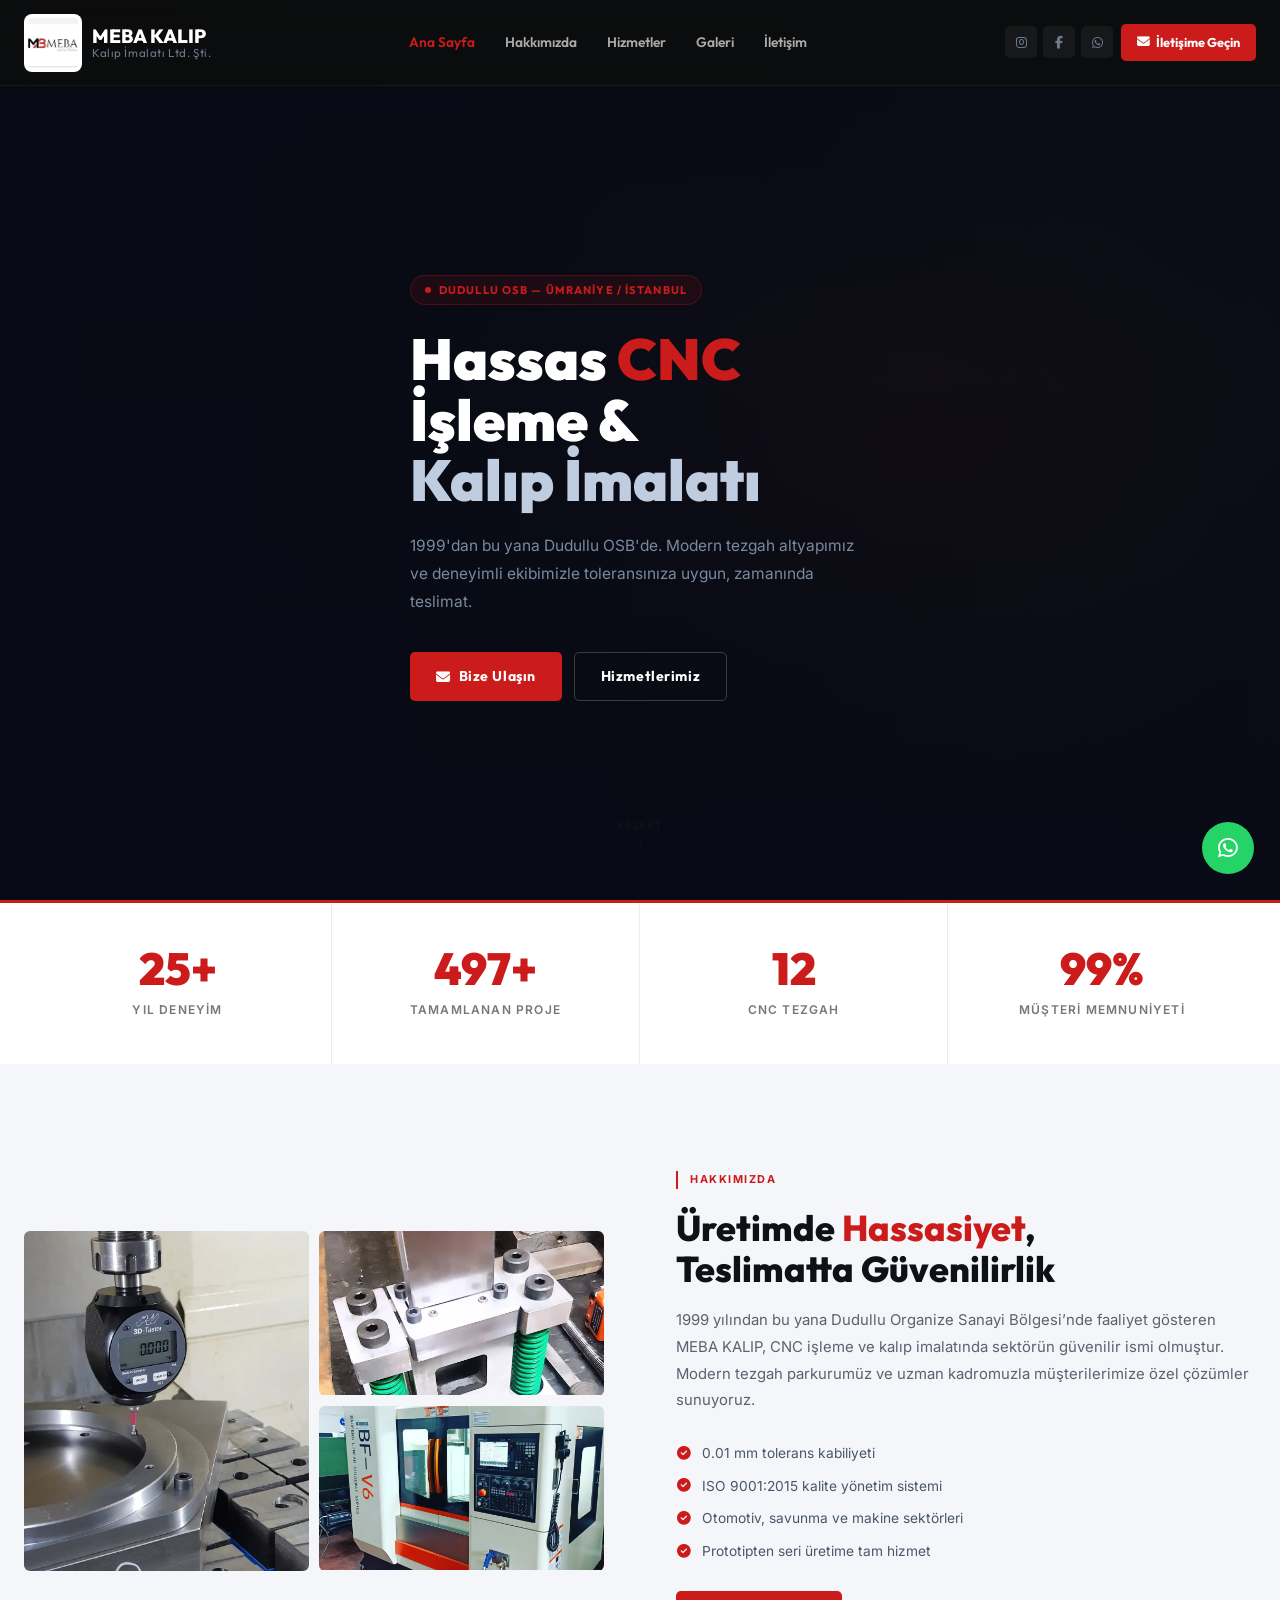
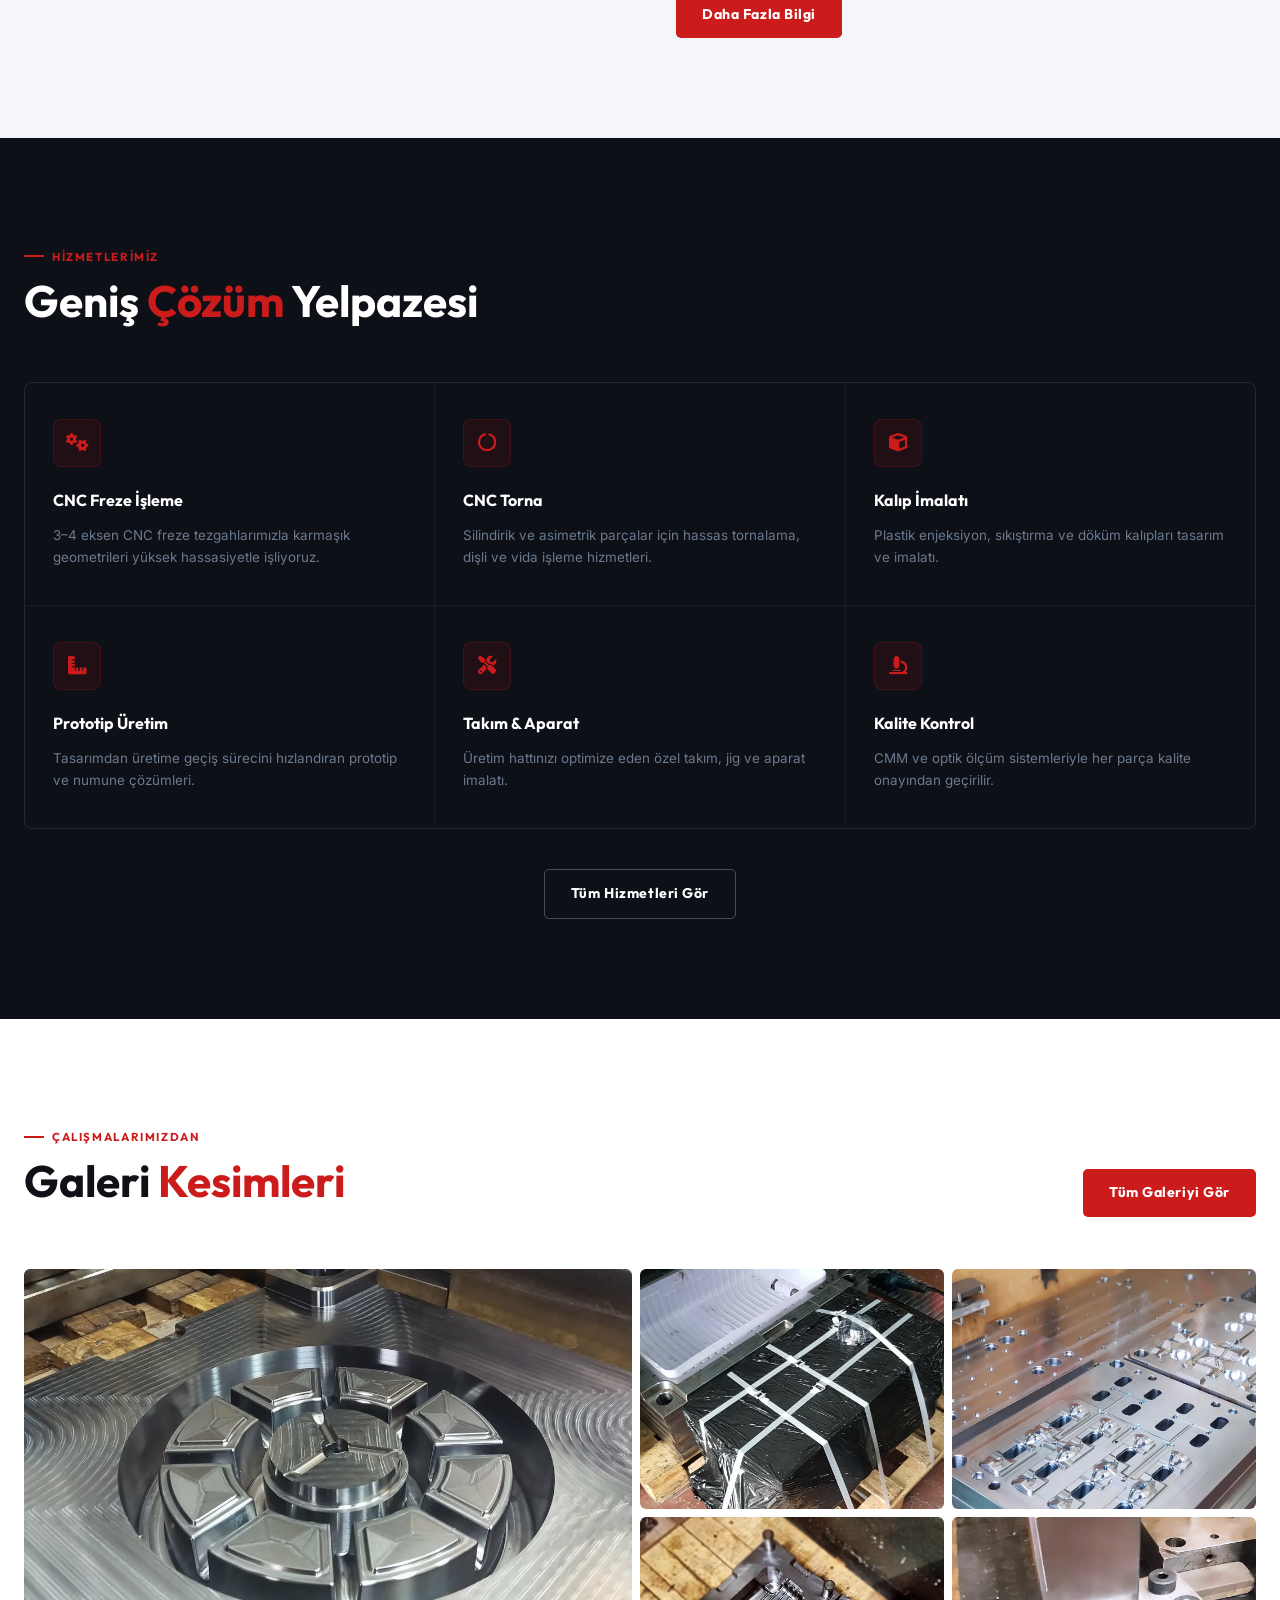
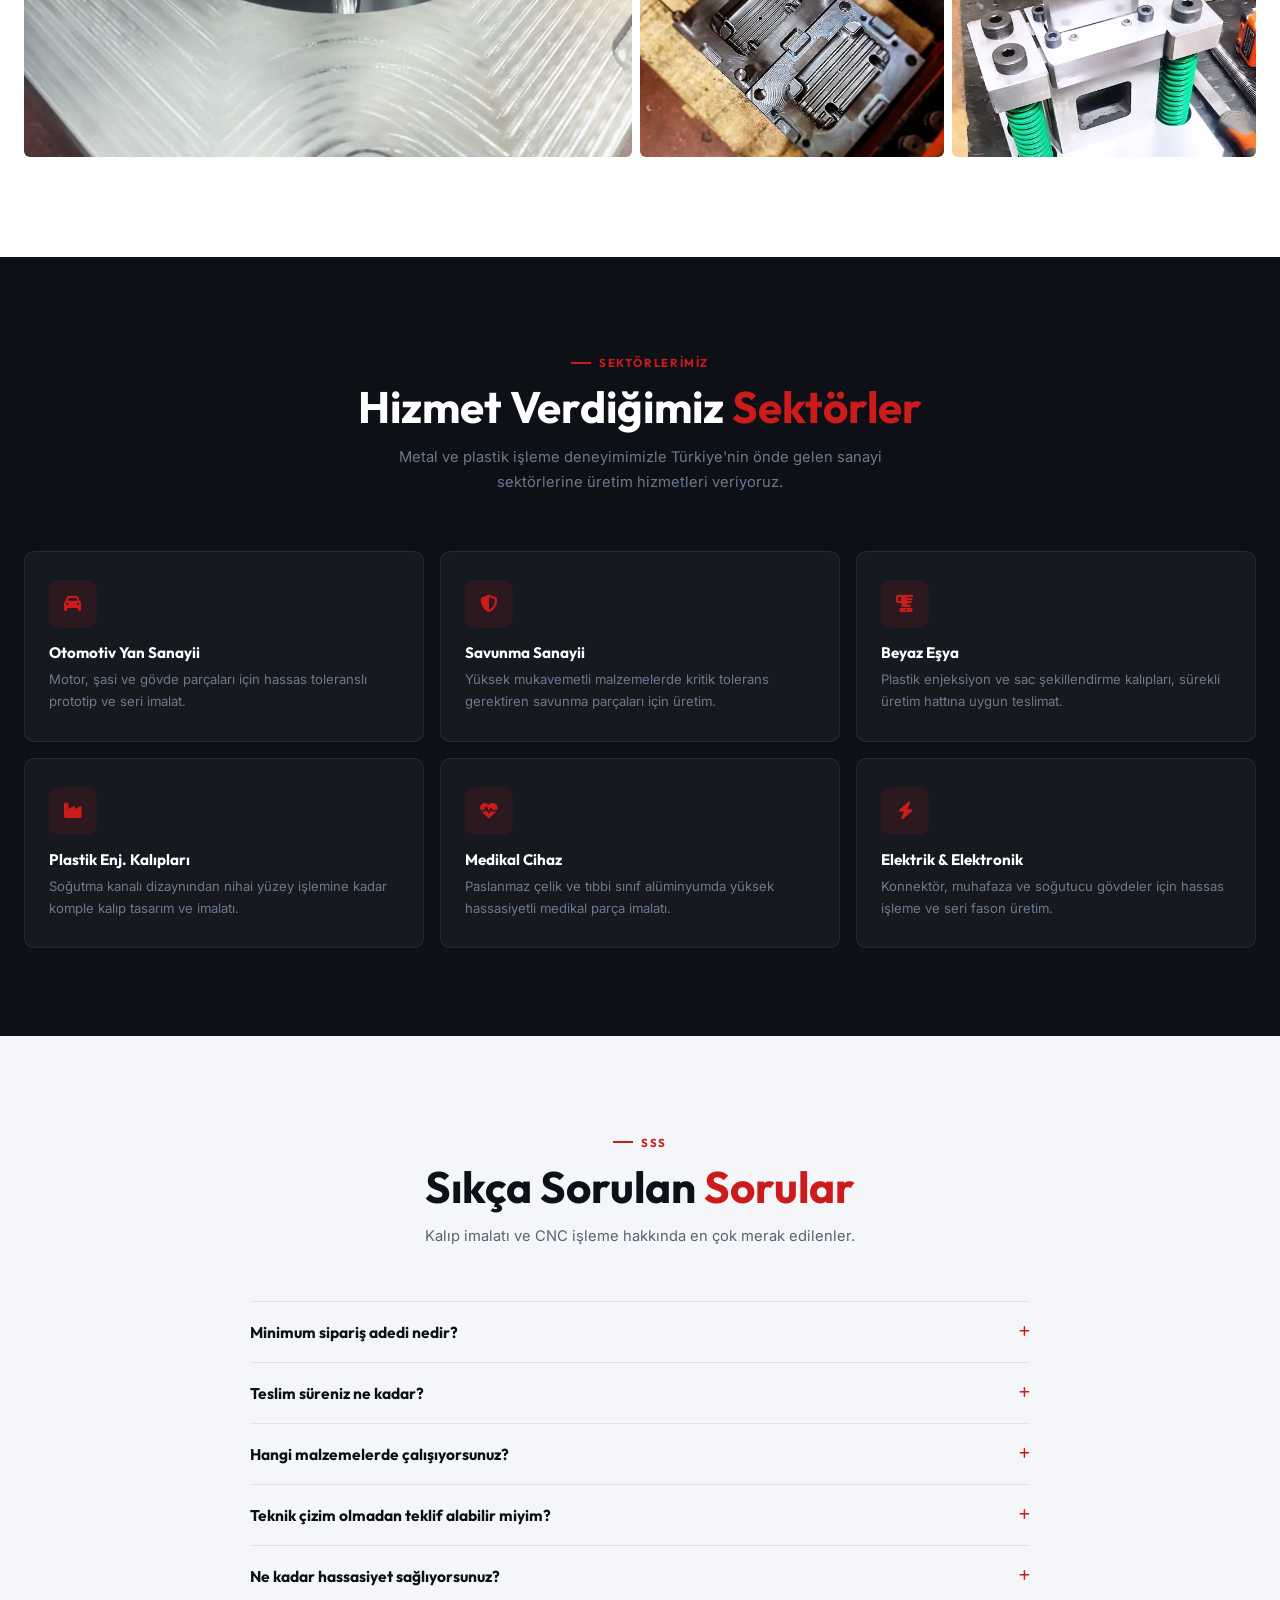
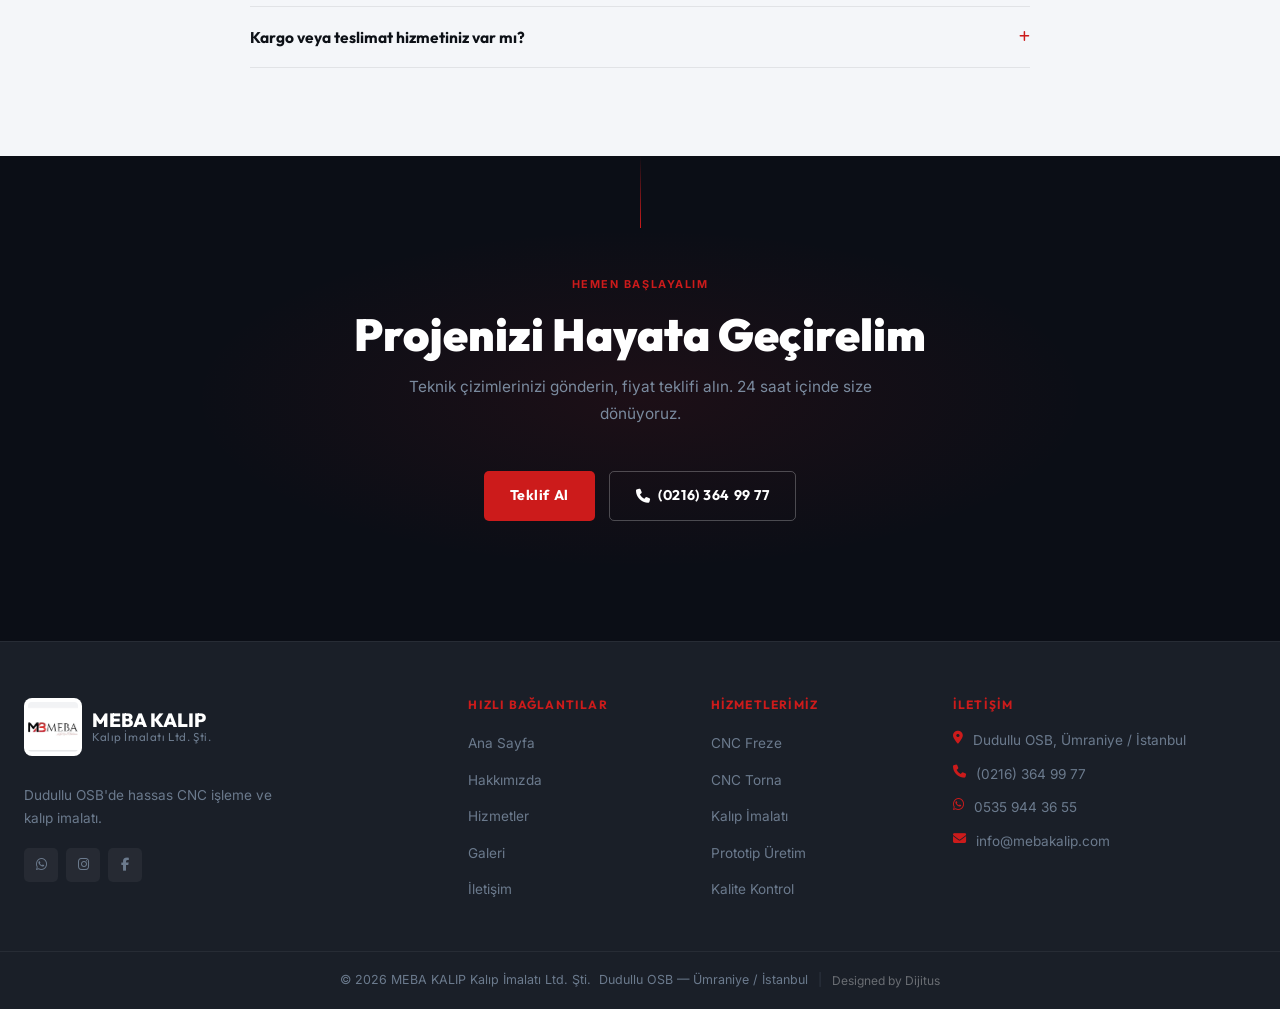
==== index.html @ a4644930 "CTA baslik: Hayata kelimesindeki em stili kaldirildi" ====
﻿<!DOCTYPE html>
<html lang="tr">
<head>
  <meta charset="UTF-8" />
  <meta name="viewport" content="width=device-width, initial-scale=1.0" />
  <title>MEBA KALIP &#8211; Kal&#305;p &#304;malat&#305; &amp; CNC &#304;&#351;leme</title>
  <meta name="description" content="İstanbul Dudullu OSB'de 1999'dan bu yana CNC frezeleme, kalıp imalatı, talaşlı imalat ve fason üretim. Mikron tolerans, hızlı teslimat. 0535 944 36 55" />
  <script type="application/ld+json">
  {
    "@context": "https://schema.org",
    "@type": "LocalBusiness",
    "name": "Meba Kalıp Makina İmalat San. ve Tic. Ltd. Şti.",
    "alternateName": "Meba Kalıp CNC",
    "url": "https://mebakalip.com",
    "telephone": ["+90-535-944-36-55", "+90-544-293-01-08", "+90-216-364-33-47"],
    "email": "teklif@mebakalip.com",
    "foundingDate": "1999",
    "description": "İstanbul Dudullu OSB'de 1999'dan bu yana CNC frezeleme, kalıp imalatı, talaşlı imalat ve fason üretim hizmetleri.",
    "address": {
      "@type": "PostalAddress",
      "streetAddress": "Dudullu O.S.B. Mh. İMES Sanayi Sitesi E Blok No:2/1",
      "addressLocality": "Ümraniye",
      "addressRegion": "İstanbul",
      "postalCode": "34775",
      "addressCountry": "TR"
    },
    "geo": {
      "@type": "GeoCoordinates",
      "latitude": 41.0010871,
      "longitude": 29.1585902
    },
    "openingHoursSpecification": [
      { "@type": "OpeningHoursSpecification", "dayOfWeek": ["Monday","Tuesday","Wednesday","Thursday","Friday"], "opens": "08:00", "closes": "18:00" },
      { "@type": "OpeningHoursSpecification", "dayOfWeek": "Saturday", "opens": "08:00", "closes": "13:00" }
    ],
    "sameAs": [
      "https://www.instagram.com/meba_kalip_cnc",
      "https://www.facebook.com/mebakalip"
    ],
    "hasMap": "https://www.google.com/maps?cid=8016668577839176922"
  }
  </script>
  <link rel="stylesheet" href="assets/style.css" />
  <link rel="stylesheet" href="https://cdnjs.cloudflare.com/ajax/libs/font-awesome/6.5.0/css/all.min.css" />
  <style>
    /* ===== HERO ===== */
    .hero {
      min-height: 100dvh;
      background: #0b0e16;
      display: flex; align-items: center;
      padding-top: var(--nav-h);
      position: relative; overflow: hidden;
    }
    .hero::before {
      content:''; position:absolute; inset:0;
      background: radial-gradient(ellipse 55% 60% at 70% 50%, rgba(204,27,27,0.07) 0%, transparent 65%);
      pointer-events: none;
    }
    .hero-inner {
      display: flex; flex-direction: column; align-items: flex-start;
      padding: 100px 0 110px;
      max-width: 680px;
    }
    .hero-badge {
      display: inline-flex; align-items: center; gap: 8px;
      padding: 5px 14px;
      background: rgba(204,27,27,0.1); border: 1px solid rgba(204,27,27,0.28);
      border-radius: 20px;
      font-family:'Outfit',sans-serif; font-size: 0.7rem; font-weight: 700;
      letter-spacing: 0.1em; text-transform: uppercase; color: var(--red);
      margin-bottom: 24px;
    }
    .hero-badge .dot {
      width: 6px; height: 6px; border-radius: 50%; background: var(--red);
      animation: pulse-dot 2s ease-in-out infinite;
    }
    @keyframes pulse-dot { 0%,100%{opacity:1;transform:scale(1);}50%{opacity:.4;transform:scale(.65);} }
    .hero-headline {
      font-family:'Outfit',sans-serif;
      font-size: clamp(2.5rem, 4.5vw, 3.8rem);
      font-weight: 900; line-height: 1.05;
      color: #fff; margin-bottom: 22px;
    }
    .hero-headline .hl { color: var(--red); }
    .hero-headline .hl2 { color: #c0cce0; }
    .hero-sub {
      color: #7a8a9e; font-size: 0.97rem; line-height: 1.8;
      max-width: 460px; margin-bottom: 36px;
    }
    .hero-actions { display: flex; gap: 12px; flex-wrap: wrap; }
    .hero-scroll {
      position:absolute; bottom:28px; left:50%; transform:translateX(-50%);
      display:flex; flex-direction:column; align-items:center; gap:6px;
      color: rgba(255,255,255,0.22); font-size:0.65rem; letter-spacing:.12em; text-transform:uppercase;
    }
    .hero-scroll::after {
      content:''; width:1px; height:32px;
      background:linear-gradient(to bottom, rgba(204,27,27,0.5), transparent);
      animation: grow-line 1.8s ease-in-out infinite;
    }
    @keyframes grow-line { 0%,100%{transform:scaleY(0);opacity:0;}50%{transform:scaleY(1);opacity:1;} }

    /* ===== VIDEO BACKGROUND ===== */
    .hero-video-bg {
      position: absolute; inset: 0; width: 100%; height: 100%;
      overflow: hidden; z-index: 0;
    }
    .hero-video-bg video {
      width: 100%; height: 100%; object-fit: cover; object-position: center;
      opacity: 0.38;
    }
    .hero-video-overlay {
      position: absolute; inset: 0; z-index: 1;
      background:
        linear-gradient(to right, rgba(7,10,20,0.82) 0%, rgba(7,10,20,0.55) 55%, rgba(7,10,20,0.25) 100%),
        linear-gradient(to bottom, rgba(7,10,20,0.4) 0%, transparent 40%, rgba(7,10,20,0.65) 100%);
    }
    .hero-inner {
      position: relative; z-index: 2;
    }

    /* ===== STATS (white bg) ===== */
    .stats-section {
      background: #fff;
      border-top: 3px solid var(--red);
      padding: 0;
    }
    .stats-row {
      display: grid; grid-template-columns: repeat(4,1fr);
    }
    .stat-box {
      padding: 44px 28px;
      border-right: 1px solid rgba(0,0,0,0.07);
      text-align: center; position: relative;
      transition: background 0.25s;
    }
    .stat-box:last-child { border-right: none; }
    .stat-box:hover { background: #fafafa; }
    .stat-box-num {
      font-family:'Outfit',sans-serif; font-size: 2.8rem; font-weight: 900;
      color: var(--red); line-height: 1; margin-bottom: 8px;
    }
    .stat-box-label { font-size: 0.75rem; text-transform: uppercase; letter-spacing: 0.1em; color: #777; font-weight: 600; }

    /* ===== ABOUT (light bg) ===== */
    .about-section { padding: 100px 0; background: #f4f6f9; }
    .about-grid {
      display: grid; grid-template-columns: 1fr 1fr;
      gap: 72px; align-items: center;
    }
    .about-photos {
      display: grid; grid-template-columns: 1fr 1fr; gap: 10px;
    }
    .about-photo-tall { grid-row: 1/3; border-radius: 6px; overflow: hidden; }
    .about-photo-sm   { border-radius: 6px; overflow: hidden; }
    .about-photos img { width:100%; height:100%; object-fit:cover; display:block; transition: transform 0.6s ease; }
    .about-photo-tall img { height: 340px; }
    .about-photo-sm   img { height: 164px; }
    .about-photos img:hover { transform: scale(1.04); }
    .about-tag {
      display: inline-block; font-size:.68rem; font-weight:700;
      letter-spacing:.14em; text-transform:uppercase; color:var(--red);
      border-left: 2px solid var(--red); padding-left:12px; margin-bottom:18px;
    }
    .about-h2 {
      font-family:'Outfit',sans-serif; font-size: clamp(1.7rem,2.8vw,2.4rem);
      font-weight:800; color:#0f1117; line-height:1.15; margin-bottom:18px;
    }
    .about-h2 em { color:var(--red); font-style:normal; }
    .about-desc { color:#5a6270; line-height:1.8; margin-bottom:28px; font-size:.93rem; }
    .about-facts { display:flex; flex-direction:column; gap:10px; }
    .about-fact {
      display:flex; align-items:center; gap:10px;
      font-size:.86rem; color:#4a5568;
    }
    .about-fact i { color:var(--red); width:16px; text-align:center; flex-shrink:0; }

    /* ===== SERVICES (dark) ===== */
    .services-section { padding: 100px 0; background: #0d1017; }
    .services-h { margin-bottom:56px; }
    .svc-grid {
      display: grid; grid-template-columns: repeat(3,1fr);
      gap: 1px; background: rgba(255,255,255,0.05);
      border: 1px solid rgba(255,255,255,0.05);
      border-radius: 8px; overflow: hidden;
    }
    .svc-card {
      background: #0d1017; padding: 36px 28px;
      transition: background 0.25s;
      position: relative; overflow: hidden;
    }
    .svc-card::after {
      content:''; position:absolute; bottom:0; left:0; right:0; height:2px;
      background: linear-gradient(90deg, var(--red), transparent);
      transform: scaleX(0); transform-origin:left; transition: transform 0.35s ease;
    }
    .svc-card:hover { background: #111520; }
    .svc-card:hover::after { transform: scaleX(1); }
    .svc-icon {
      width:48px; height:48px; border-radius:8px;
      background:rgba(204,27,27,0.1); border:1px solid rgba(204,27,27,0.2);
      display:flex; align-items:center; justify-content:center;
      color:var(--red); font-size:1.15rem; margin-bottom:20px;
      transition: background 0.25s, transform 0.25s;
    }
    .svc-card:hover .svc-icon { background:rgba(204,27,27,0.2); transform:scale(1.08); }
    .svc-title {
      font-family:'Outfit',sans-serif; font-size:1rem; font-weight:700;
      color:#fff; margin-bottom:10px;
    }
    .svc-desc { font-size:.84rem; color:#6b7a8d; line-height:1.7; }

    /* ===== GALLERY TEASER (white bg) ===== */
    .gallery-teaser { padding: 100px 0; background: #fff; }
    .gt-header {
      display:flex; justify-content:space-between; align-items:flex-end;
      flex-wrap:wrap; gap:16px; margin-bottom:48px;
    }
    .gt-grid {
      display: grid;
      grid-template-columns: 2fr 1fr 1fr;
      grid-template-rows: 240px 240px;
      gap: 8px;
    }
    .gt-item { overflow:hidden; border-radius:6px; cursor:pointer; position:relative; }
    .gt-item:first-child { grid-row: 1 / 3; }
    .gt-item img { width:100%; height:100%; object-fit:cover; display:block; transition: transform 0.6s cubic-bezier(.16,1,.3,1); }
    .gt-item:hover img { transform: scale(1.06); }
    .gt-overlay {
      position:absolute; inset:0;
      background:linear-gradient(to top, rgba(0,0,0,0.5) 0%, transparent 55%);
      opacity:0; transition:opacity .3s;
      display:flex; align-items:flex-end; padding:14px;
    }
    .gt-item:hover .gt-overlay { opacity:1; }
    .gt-overlay span { color:#fff; font-size:.76rem; font-weight:700; letter-spacing:.07em; text-transform:uppercase; }

    /* Lightbox */
    #lb { position:fixed; inset:0; background:rgba(0,0,0,0.93); z-index:9999; display:none; align-items:center; justify-content:center; }
    #lb.open { display:flex; }
    #lb img { max-width:90vw; max-height:88vh; border-radius:6px; box-shadow:0 24px 80px rgba(0,0,0,0.7); }
    #lb .lb-x { position:fixed; top:22px; right:26px; font-size:1.8rem; color:#fff; cursor:pointer; opacity:.7; line-height:1; transition:opacity .2s; }
    #lb .lb-x:hover { opacity:1; }

    /* ===== CTA ===== */
    .cta-section {
      padding: 120px 0;
      background: #0b0e16;
      text-align: center; position: relative; overflow: hidden;
    }
    .cta-section::before {
      content:''; position:absolute; inset:0;
      background: radial-gradient(ellipse 50% 50% at 50% 50%, rgba(204,27,27,0.09) 0%, transparent 70%);
    }
    .cta-line { position:absolute; top:0; left:50%; width:1px; height:72px; background:linear-gradient(to bottom, transparent, var(--red)); }
    .cta-inner { position:relative; z-index:2; }
    .cta-tag { font-size:.68rem; font-weight:700; letter-spacing:.14em; text-transform:uppercase; color:var(--red); display:block; margin-bottom:16px; }
    .cta-h2 { font-family:'Outfit',sans-serif; font-size:clamp(1.9rem,3.5vw,3rem); font-weight:900; color:#fff; line-height:1.1; margin-bottom:14px; }
    .cta-h2 em { color:#adbdcc; font-style:normal; }
    .cta-sub { color:#7a8a9e; font-size:.96rem; line-height:1.75; max-width:500px; margin:0 auto 44px; }
    .cta-btns { display:flex; gap:14px; justify-content:center; flex-wrap:wrap; }

    /* ===== SEKTÖRLER ===== */
    .sector-card {
      background: rgba(255,255,255,0.04); border: 1px solid rgba(255,255,255,0.07);
      border-radius: 10px; padding: 28px 24px; transition: all 0.25s;
    }
    .sector-card:hover { border-color: rgba(204,27,27,0.35); background: rgba(204,27,27,0.05); transform: translateY(-3px); }
    .sector-icon {
      width: 48px; height: 48px; border-radius: 10px;
      background: rgba(204,27,27,0.12); color: var(--red);
      display: flex; align-items: center; justify-content: center;
      font-size: 1.1rem; margin-bottom: 16px;
    }
    .sector-card h3 { font-family:'Outfit',sans-serif; font-size: 0.95rem; font-weight: 700; color: var(--white); margin-bottom: 8px; }
    .sector-card p { font-size: 0.82rem; color: var(--muted); line-height: 1.65; }

    /* ===== FAQ ===== */
    .faq-item { border-bottom: 1px solid rgba(0,0,0,0.08); }
    .faq-item:first-child { border-top: 1px solid rgba(0,0,0,0.08); }
    .faq-q {
      width: 100%; display: flex; justify-content: space-between; align-items: center;
      gap: 16px; padding: 20px 0; background: none; border: none; cursor: pointer;
      font-family:'Outfit',sans-serif; font-size: 0.97rem; font-weight: 700;
      color: #0d1117; text-align: left; transition: color 0.2s;
    }
    .faq-q:hover { color: var(--red); }
    .faq-q i { color: var(--red); font-size: 0.75rem; flex-shrink:0; transition: transform 0.25s; }
    .faq-q.open i { transform: rotate(45deg); }
    .faq-a { max-height: 0; overflow: hidden; transition: max-height 0.35s ease, padding 0.25s; }
    .faq-a.open { max-height: 200px; padding-bottom: 18px; }
    .faq-a p { font-size: 0.88rem; color: #5a6270; line-height: 1.75; margin: 0; }

    /* ===== RESPONSIVE ===== */
    @media (max-width: 1024px) {
      .hero-inner { grid-template-columns: 1fr; text-align:center; }
      .hero-sub { max-width:100%; }
      .hero-actions { justify-content:center; }
      .stats-row { grid-template-columns: repeat(2,1fr); }
      .stat-box:nth-child(2) { border-right: none; }
      .about-grid { grid-template-columns:1fr; gap:40px; }
      .svc-grid { grid-template-columns: repeat(2,1fr); }
      .gt-grid { grid-template-columns: 1fr 1fr; grid-template-rows: auto; }
      .gt-item:first-child { grid-row:auto; }
      .gt-item { height: 200px; }
      .sectors-grid { grid-template-columns: repeat(2,1fr) !important; }
    }
    @media (max-width: 640px) {
      .stats-row { grid-template-columns: 1fr 1fr; }
      .svc-grid { grid-template-columns:1fr; }
      .gt-grid { grid-template-columns:1fr; }
      .sectors-grid { grid-template-columns: 1fr !important; }
    }
  </style>
</head>
<body>

<!-- ===== NAVBAR ===== -->
<nav class="navbar" id="navbar">
  <div class="nav-inner">
    <a href="index.html" class="nav-logo">
      <img src="assets/logo.jpg" alt="MEBA KALIP" />
      <div class="nav-logo-text">MEBA KALIP<small>Kal&#305;p &#304;malat&#305; Ltd. &#350;ti.</small></div>
    </a>
    <div class="nav-menu">
      <a href="index.html" class="active">Ana Sayfa</a>
      <a href="hakkimizda.html">Hakk&#305;m&#305;zda</a>
      <a href="hizmetler.html">Hizmetler</a>
      <a href="galeri.html">Galeri</a>
      <a href="iletisim.html">&#304;leti&#351;im</a>
    </div>
    <div class="nav-right">
      <div class="nav-social">
        <a href="https://www.instagram.com/meba_kalip_cnc" target="_blank" rel="noopener"><i class="fab fa-instagram"></i></a>
        <a href="https://www.facebook.com/mebakalip" target="_blank" rel="noopener"><i class="fab fa-facebook-f"></i></a>
        <a href="https://wa.me/905359443655" target="_blank" rel="noopener"><i class="fab fa-whatsapp"></i></a>
      </div>
      <div class="nav-cta"><a href="iletisim.html"><i class="fas fa-envelope"></i> &#304;leti&#351;ime Ge&#231;in</a></div>
    </div>
    <button class="nav-hamburger" id="navHamburger"><span></span><span></span><span></span></button>
  </div>
</nav>
<nav class="nav-mobile" id="navMobile">
  <a href="index.html">Ana Sayfa</a>
  <a href="hakkimizda.html">Hakk&#305;m&#305;zda</a>
  <a href="hizmetler.html">Hizmetler</a>
  <a href="galeri.html">Galeri</a>
  <a href="iletisim.html">&#304;leti&#351;im</a>
  <a href="tel:+905359443655" style="color:var(--red);margin-top:8px;"><i class="fas fa-phone"></i> 0535 944 36 55</a>
</nav>

<!-- ===== HERO ===== -->
<section class="hero">
  <!-- Video background -->
  <div class="hero-video-bg">
    <video autoplay muted loop playsinline preload="auto">
      <source src="img/cnc_video.mp4" type="video/mp4">
    </video>
  </div>
  <div class="hero-video-overlay"></div>

  <div class="container">
    <div class="hero-inner fade-in">
      <div class="hero-badge"><span class="dot"></span> Dudullu OSB &mdash; &#220;mraniye / &#304;stanbul</div>
      <h1 class="hero-headline">
        Hassas <span class="hl">CNC</span><br>
        &#304;&#351;leme &amp;<br>
        <span class="hl2">Kal&#305;p &#304;malat&#305;</span>
      </h1>
      <p class="hero-sub">
        1999&apos;dan bu yana Dudullu OSB&apos;de. Modern tezgah altyap&#305;m&#305;z ve
        deneyimli ekibimizle tolerans&#305;n&#305;za uygun, zaman&#305;nda teslimat.
      </p>
      <div class="hero-actions">
        <a href="iletisim.html" class="btn btn-primary"><i class="fas fa-envelope"></i> Bize Ula&#351;&#305;n</a>
        <a href="hizmetler.html" class="btn btn-outline">Hizmetlerimiz</a>
      </div>
    </div>
  </div>
  <div class="hero-scroll">Ke&#351;fet</div>
</section>

<!-- ===== STATS ===== -->
<section class="stats-section">
  <div class="stats-row container" style="padding:0 24px;">
    <div class="stat-box fade-in">
      <div class="stat-box-num" data-target="25" data-suffix="+">25+</div>
      <div class="stat-box-label">Y&#305;l Deneyim</div>
    </div>
    <div class="stat-box fade-in stagger-1">
      <div class="stat-box-num" data-target="500" data-suffix="+">500+</div>
      <div class="stat-box-label">Tamamlanan Proje</div>
    </div>
    <div class="stat-box fade-in stagger-2">
      <div class="stat-box-num" data-target="12">12</div>
      <div class="stat-box-label">CNC Tezgah</div>
    </div>
    <div class="stat-box fade-in stagger-3">
      <div class="stat-box-num" data-target="100" data-suffix="%">100%</div>
      <div class="stat-box-label">M&#252;&#351;teri Memnuniyeti</div>
    </div>
  </div>
</section>

<!-- ===== ABOUT ===== -->
<section class="about-section">
  <div class="container">
    <div class="about-grid">
      <div class="about-photos slide-left">
        <div class="about-photo-tall">
          <img src="img/galeri/ig_2.webp" alt="MEBA KALIP Atölye" loading="lazy" />
        </div>
        <div class="about-photo-sm">
          <img src="img/galeri/ig_10.webp" alt="CNC Tezgah" loading="lazy" />
        </div>
        <div class="about-photo-sm">
          <img src="img/galeri/ig_25.webp" alt="Kalıp İmalatı" loading="lazy" />
        </div>
      </div>
      <div class="about-text slide-right">
        <span class="about-tag">Hakk&#305;m&#305;zda</span>
        <h2 class="about-h2">&#220;retimde <em>Hassasiyet</em>,<br>Teslimatta G&#252;venilirlik</h2>
        <p class="about-desc">
          1999 y&#305;l&#305;ndan bu yana Dudullu Organize Sanayi B&#246;lgesi&#8217;nde faaliyet g&#246;steren MEBA KALIP,
          CNC i&#351;leme ve kal&#305;p imalat&#305;nda sekt&#246;r&#252;n g&#252;venilir ismi olmu&#351;tur.
          Modern tezgah parkurum&#252;z ve uzman kadromuzla m&#252;&#351;terilerimize &#246;zel &#231;&#246;z&#252;mler sunuyoruz.
        </p>
        <div class="about-facts">
          <div class="about-fact"><i class="fa fa-check-circle"></i> 0.01 mm tolerans kabiliyeti</div>
          <div class="about-fact"><i class="fa fa-check-circle"></i> ISO 9001:2015 kalite y&#246;netim sistemi</div>
          <div class="about-fact"><i class="fa fa-check-circle"></i> Otomotiv, savunma ve makine sekt&#246;rleri</div>
          <div class="about-fact"><i class="fa fa-check-circle"></i> Prototipten seri &#252;retime tam hizmet</div>
        </div>
        <div style="margin-top:28px;">
          <a href="hakkimizda.html" class="btn btn-primary">Daha Fazla Bilgi</a>
        </div>
      </div>
    </div>
  </div>
</section>

<!-- ===== SERVICES ===== -->
<section class="services-section">
  <div class="container">
    <div class="services-h">
      <div class="section-label">Hizmetlerimiz</div>
      <h2 class="section-title">Geni&#351; <span>&#199;&#246;z&#252;m</span> Yelpazesi</h2>
    </div>
    <div class="svc-grid">
      <div class="svc-card slide-up">
        <div class="svc-icon"><i class="fa fa-cogs"></i></div>
        <div class="svc-title">CNC Freze &#304;&#351;leme</div>
        <p class="svc-desc">3&#8211;4 eksen CNC freze tezgahlar&#305;m&#305;zla karma&#351;&#305;k geometrileri y&#252;ksek hassasiyetle i&#351;liyoruz.</p>
      </div>
      <div class="svc-card slide-up stagger-1">
        <div class="svc-icon"><i class="fa fa-circle-notch"></i></div>
        <div class="svc-title">CNC Torna</div>
        <p class="svc-desc">Silindirik ve asimetrik par&#231;alar i&#231;in hassas tornalama, di&#351;li ve vida i&#351;leme hizmetleri.</p>
      </div>
      <div class="svc-card slide-up stagger-2">
        <div class="svc-icon"><i class="fa fa-cube"></i></div>
        <div class="svc-title">Kal&#305;p &#304;malat&#305;</div>
        <p class="svc-desc">Plastik enjeksiyon, s&#305;k&#305;&#351;t&#305;rma ve d&#246;k&#252;m kal&#305;plar&#305; tasar&#305;m ve imalat&#305;.</p>
      </div>
      <div class="svc-card slide-up stagger-3">
        <div class="svc-icon"><i class="fa fa-ruler-combined"></i></div>
        <div class="svc-title">Prototip &#220;retim</div>
        <p class="svc-desc">Tasar&#305;mdan &#252;retime ge&#231;i&#351; s&#252;recini h&#305;zland&#305;ran prototip ve numune &#231;&#246;z&#252;mleri.</p>
      </div>
      <div class="svc-card slide-up stagger-4">
        <div class="svc-icon"><i class="fa fa-tools"></i></div>
        <div class="svc-title">Tak&#305;m &amp; Aparat</div>
        <p class="svc-desc">&#220;retim hatt&#305;n&#305;z&#305; optimize eden &#246;zel tak&#305;m, jig ve aparat imalat&#305;.</p>
      </div>
      <div class="svc-card slide-up stagger-5">
        <div class="svc-icon"><i class="fa fa-microscope"></i></div>
        <div class="svc-title">Kalite Kontrol</div>
        <p class="svc-desc">CMM ve optik &#246;l&#231;&#252;m sistemleriyle her par&#231;a kalite onay&#305;ndan ge&#231;irilir.</p>
      </div>
    </div>
    <div style="margin-top:40px; text-align:center;">
      <a href="hizmetler.html" class="btn btn-outline" style="border-color:rgba(255,255,255,0.25);">T&#252;m Hizmetleri G&#246;r</a>
    </div>
  </div>
</section>

<!-- ===== GALLERY TEASER ===== -->
<section class="gallery-teaser">
  <div class="container">
    <div class="gt-header">
      <div class="slide-left">
        <div class="section-label" style="color:var(--red)">&#199;al&#305;&#351;malar&#305;m&#305;zdan</div>
        <h2 class="section-title" style="color:#0f1117;">Galeri <span>Kesimleri</span></h2>
      </div>
      <a href="galeri.html" class="btn btn-primary slide-right" style="margin-bottom:4px;">T&#252;m Galeriyi G&#246;r</a>
    </div>
    <div class="gt-grid">
      <div class="gt-item fade-in" onclick="openLb('img/galeri/ig_9.webp','CNC &#304;&#351;leme')">
        <img src="img/galeri/ig_9.webp" alt="CNC İşleme" loading="lazy" />
        <div class="gt-overlay"><span>CNC &#304;&#351;leme</span></div>
      </div>
      <div class="gt-item fade-in stagger-1" onclick="openLb('img/galeri/ig_4.webp','Kal&#305;p &#304;malat&#305;')">
        <img src="img/galeri/ig_4.webp" alt="Kalıp İmalatı" loading="lazy" />
        <div class="gt-overlay"><span>Kal&#305;p &#304;malat&#305;</span></div>
      </div>
      <div class="gt-item fade-in stagger-2" onclick="openLb('img/galeri/ig_6.webp','Torna')">
        <img src="img/galeri/ig_6.webp" alt="Torna" loading="lazy" />
        <div class="gt-overlay"><span>Torna &#304;&#351;leme</span></div>
      </div>
      <div class="gt-item fade-in stagger-3" onclick="openLb('img/galeri/ig_8.webp','Freze')">
        <img src="img/galeri/ig_8.webp" alt="Freze İşleme" loading="lazy" />
        <div class="gt-overlay"><span>Freze &#304;&#351;leme</span></div>
      </div>
      <div class="gt-item fade-in stagger-4" onclick="openLb('img/galeri/ig_10.webp','&#220;retim')">
        <img src="img/galeri/ig_10.webp" alt="Üretim" loading="lazy" />
        <div class="gt-overlay"><span>&#220;retim</span></div>
      </div>
    </div>
  </div>
</section>

<!-- Lightbox -->
<div id="lb" onclick="if(event.target===this)closeLb()">
  <span class="lb-x" onclick="closeLb()">&times;</span>
  <img id="lbImg" src="" alt="" />
</div>

<!-- ===== HİZMET VERDİĞİMİZ SEKTÖRLER ===== -->
<section style="padding:88px 0;background:#0d1017;">
  <div class="container">
    <div style="text-align:center;margin-bottom:56px;">
      <div class="section-label" style="justify-content:center;">Sektörlerimiz</div>
      <h2 class="section-title" style="margin-bottom:12px;">Hizmet Verdi&#287;imiz <span>Sekt&#246;rler</span></h2>
      <p style="color:var(--muted);max-width:520px;margin:0 auto;font-size:0.92rem;line-height:1.7;">Metal ve plastik i&#351;leme deneyimimizle Türkiye'nin önde gelen sanayi sektörlerine üretim hizmetleri veriyoruz.</p>
    </div>
    <div style="display:grid;grid-template-columns:repeat(3,1fr);gap:16px;" class="sectors-grid">
      <div class="sector-card slide-up">
        <div class="sector-icon"><i class="fas fa-car"></i></div>
        <h3>Otomotiv Yan Sanayii</h3>
        <p>Motor, &#351;asi ve g&#246;vde par&#231;alar&#305; i&#231;in hassas tole&shy;ransl&#305; prototip ve seri imalat.</p>
      </div>
      <div class="sector-card slide-up stagger-1">
        <div class="sector-icon"><i class="fas fa-shield-alt"></i></div>
        <h3>Savunma Sanayii</h3>
        <p>Y&#252;ksek mukavemetli malzemelerde kritik tolerans gerektiren savunma par&#231;alar&#305; i&#231;in &#252;retim.</p>
      </div>
      <div class="sector-card slide-up stagger-2">
        <div class="sector-icon"><i class="fas fa-blender"></i></div>
        <h3>Beyaz E&#351;ya</h3>
        <p>Plastik enjeksiyon ve sac &#351;ekillendirme kal&#305;plar&#305;, s&#252;rekli &#252;retim hatt&#305;na uygun teslimat.</p>
      </div>
      <div class="sector-card slide-up stagger-1">
        <div class="sector-icon"><i class="fas fa-industry"></i></div>
        <h3>Plastik Enj. Kal&#305;plar&#305;</h3>
        <p>So&#287;utma kanal&#305; dizayn&#305;ndan nihai y&#252;zey i&#351;lemine kadar komple kal&#305;p tasar&#305;m ve imalat&#305;.</p>
      </div>
      <div class="sector-card slide-up stagger-2">
        <div class="sector-icon"><i class="fas fa-heartbeat"></i></div>
        <h3>Medikal Cihaz</h3>
        <p>Paslanmaz &#231;elik ve t&#305;bbi s&#305;n&#305;f alüminyumda y&#252;ksek hassasiyetli medikal par&#231;a imalat&#305;.</p>
      </div>
      <div class="sector-card slide-up stagger-3">
        <div class="sector-icon"><i class="fas fa-bolt"></i></div>
        <h3>Elektrik &amp; Elektronik</h3>
        <p>Konnekt&#246;r, muhafaza ve so&#287;utucu g&#246;vdeler i&#231;in hassas i&#351;leme ve seri fason &#252;retim.</p>
      </div>
    </div>
  </div>
</section>

<!-- ===== SSS ===== -->
<section id="sss" style="padding:88px 0;background:#f4f6f9;">
  <div class="container">
    <div style="text-align:center;margin-bottom:52px;">
      <div class="section-label" style="justify-content:center;color:var(--red);">SSS</div>
      <h2 class="section-title" style="margin-bottom:12px;color:#0d1117;">S&#305;k&#231;a Sorulan <span>Sorular</span></h2>
      <p style="color:#5a6270;max-width:500px;margin:0 auto;font-size:0.92rem;line-height:1.7;">Kalıp imalatı ve CNC işleme hakkında en çok merak edilenler.</p>
    </div>
    <div style="max-width:780px;margin:0 auto;" class="faq-list">
      <div class="faq-item slide-up">
        <button class="faq-q" onclick="toggleFaq(this)">
          <span>Minimum sipari&#351; adedi nedir?</span>
          <i class="fas fa-plus"></i>
        </button>
        <div class="faq-a">
          <p>Minimum sipari&#351; adedimiz yoktur. Tek parça prototip siparişlerinden binlerce adetlik seri üretime kadar her hacimde hizmet veriyoruz. Küçük partilerde birim maliyet farklılık gösterebilir; fiyat teklifi için bizimle iletişime geçin.</p>
        </div>
      </div>
      <div class="faq-item slide-up stagger-1">
        <button class="faq-q" onclick="toggleFaq(this)">
          <span>Teslim s&#252;reniz ne kadar?</span>
          <i class="fas fa-plus"></i>
        </button>
        <div class="faq-a">
          <p>Teslim süresi parça karmaşıklığına ve miktarına göre değişir. Prototip ve tekil parçalarda genellikle 3–7 iş günü, seri üretimde 2–4 hafta hedefliyoruz. Acil siparişler için öncelikli üretim imkânımız mevcuttur.</p>
        </div>
      </div>
      <div class="faq-item slide-up stagger-2">
        <button class="faq-q" onclick="toggleFaq(this)">
          <span>Hangi malzemelerde &#231;al&#305;&#351;&#305;yorsunuz?</span>
          <i class="fas fa-plus"></i>
        </button>
        <div class="faq-a">
          <p>Başta çelik (C45, 1.2343, 1.2379), paslanmaz çelik (304, 316L), alüminyum alaşımları (6061, 7075) ve çeşitli plastikler (POM, PA66, PEEK) olmak üzere geniş bir malzeme yelpazesinde işleme yapabiliyoruz.</p>
        </div>
      </div>
      <div class="faq-item slide-up stagger-1">
        <button class="faq-q" onclick="toggleFaq(this)">
          <span>Teknik &#231;izim olmadan teklif alabilir miyim?</span>
          <i class="fas fa-plus"></i>
        </button>
        <div class="faq-a">
          <p>Evet. Numune, eskiz veya sözlü tanımlama ile de fiyat teklifi hazırlayabiliriz. Teknik resim isterseniz tasarım danışmanlığı da sunuyoruz. WhatsApp üzerinden fotoğraf veya taslak göndererek başlayabilirsiniz.</p>
        </div>
      </div>
      <div class="faq-item slide-up stagger-2">
        <button class="faq-q" onclick="toggleFaq(this)">
          <span>Ne kadar hassasiyet sa&#287;l&#305;yorsunuz?</span>
          <i class="fas fa-plus"></i>
        </button>
        <div class="faq-a">
          <p>CNC freze tezgâhlarımızda ±0,01 mm, hassas taşlama işlemlerinde ±0,005 mm tolerans sağlayabiliyoruz. Özel hassasiyet gerektiren uygulamalar için kalite kontrol süreci ve ölçüm raporu da sunulabilir.</p>
        </div>
      </div>
      <div class="faq-item slide-up stagger-3">
        <button class="faq-q" onclick="toggleFaq(this)">
          <span>Kargo veya teslimat hizmetiniz var m&#305;?</span>
          <i class="fas fa-plus"></i>
        </button>
        <div class="faq-a">
          <p>Türkiye genelinde kargo ile teslimat yapıyoruz. İstanbul içi büyük hacimli veya hassas parçalar için araçlı teslimat da organize edebiliyoruz. Fabrikamızdan elden teslim de mümkündür.</p>
        </div>
      </div>
    </div>
  </div>
</section>

<!-- ===== CTA ===== -->
<section class="cta-section">
  <div class="cta-line"></div>
  <div class="cta-inner container">
    <span class="cta-tag fade-in">Hemen Ba&#351;layal&#305;m</span>
    <h2 class="cta-h2 fade-in stagger-1">Projenizi Hayata Ge&#231;irelim</h2>
    <p class="cta-sub fade-in stagger-2">
      Teknik &#231;izimlerinizi g&#246;nderin, fiyat teklifi al&#305;n.
      24 saat i&#231;inde size d&#246;n&#252;yoruz.
    </p>
    <div class="cta-btns fade-in stagger-3">
      <a href="iletisim.html" class="btn btn-primary">Teklif Al</a>
      <a href="tel:+902163649977" class="btn btn-outline" style="border-color:rgba(255,255,255,0.25);">
        <i class="fas fa-phone"></i> (0216) 364 99 77
      </a>
    </div>
  </div>
</section>

<!-- ===== FOOTER ===== -->
<footer>
  <div class="container footer-grid">
    <div class="footer-brand">
      <a href="index.html" class="nav-logo" style="margin-bottom:14px; display:inline-flex;">
        <img src="assets/logo.jpg" alt="MEBA KALIP" />
        <div class="nav-logo-text">MEBA KALIP<small>Kal&#305;p &#304;malat&#305; Ltd. &#350;ti.</small></div>
      </a>
      <p>Dudullu OSB&apos;de hassas CNC i&#351;leme ve kal&#305;p imalat&#305;.</p>
      <div class="footer-social">
        <a href="https://wa.me/905359443655" target="_blank"><i class="fab fa-whatsapp"></i></a>
        <a href="https://www.instagram.com/meba_kalip_cnc" target="_blank"><i class="fab fa-instagram"></i></a>
        <a href="https://www.facebook.com/mebakalip" target="_blank"><i class="fab fa-facebook-f"></i></a>
      </div>
    </div>
    <div class="footer-col">
      <h4>H&#305;zl&#305; Ba&#287;lant&#305;lar</h4>
      <ul>
        <li><a href="index.html">Ana Sayfa</a></li>
        <li><a href="hakkimizda.html">Hakk&#305;m&#305;zda</a></li>
        <li><a href="hizmetler.html">Hizmetler</a></li>
        <li><a href="galeri.html">Galeri</a></li>
        <li><a href="iletisim.html">&#304;leti&#351;im</a></li>
      </ul>
    </div>
    <div class="footer-col">
      <h4>Hizmetlerimiz</h4>
      <ul>
        <li><a href="hizmetler.html">CNC Freze</a></li>
        <li><a href="hizmetler.html">CNC Torna</a></li>
        <li><a href="hizmetler.html">Kal&#305;p &#304;malat&#305;</a></li>
        <li><a href="hizmetler.html">Prototip &#220;retim</a></li>
        <li><a href="hizmetler.html">Kalite Kontrol</a></li>
      </ul>
    </div>
    <div class="footer-col">
      <h4>&#304;leti&#351;im</h4>
      <ul>
        <li>
          <div class="footer-contact-item">
            <i class="fas fa-map-marker-alt"></i>
            <span>Dudullu OSB, &#220;mraniye / &#304;stanbul</span>
          </div>
        </li>
        <li>
          <div class="footer-contact-item">
            <i class="fas fa-phone"></i>
            <span><a href="tel:+902163649977" style="color:inherit;">(0216) 364 99 77</a></span>
          </div>
        </li>
        <li>
          <div class="footer-contact-item">
            <i class="fab fa-whatsapp"></i>
            <span><a href="https://wa.me/905359443655" style="color:inherit;">0535 944 36 55</a></span>
          </div>
        </li>
        <li>
          <div class="footer-contact-item">
            <i class="fas fa-envelope"></i>
            <span><a href="mailto:info@mebakalip.com" style="color:inherit;">info@mebakalip.com</a></span>
          </div>
        </li>
      </ul>
    </div>
  </div>
  <div class="footer-bottom">
    <div class="container" style="display:flex;justify-content:space-between;align-items:center;flex-wrap:wrap;gap:8px;">
      <p>&copy; 2026 MEBA KALIP Kal&#305;p &#304;malat&#305; Ltd. &#350;ti.</p>
      <p style="display:flex;align-items:center;gap:10px;">
        <span>Dudullu OSB &#8212; &#220;mraniye / &#304;stanbul</span>
        <span style="opacity:0.25;">|</span>
        <a href="https://www.dijitus.com/" target="_blank" rel="noopener" style="color:rgba(255,255,255,0.35);font-size:0.75rem;transition:color 0.2s;" onmouseover="this.style.color='rgba(255,255,255,0.7)'" onmouseout="this.style.color='rgba(255,255,255,0.35)'">Designed by Dijitus</a>
      </p>
    </div>
  </div>
</footer>

<!-- WhatsApp float -->
<a href="https://wa.me/905359443655" target="_blank" class="whatsapp-float" aria-label="WhatsApp">
  <i class="fab fa-whatsapp"></i>
</a>

<script src="assets/script.js"></script>
<script>
  // Lightbox
  function openLb(src, alt) {
    document.getElementById('lbImg').src = src;
    document.getElementById('lbImg').alt = alt;
    document.getElementById('lb').classList.add('open');
    document.body.style.overflow = 'hidden';
  }
  function closeLb() {
    document.getElementById('lb').classList.remove('open');
    document.body.style.overflow = '';
  }
  document.addEventListener('keydown', e => { if(e.key==='Escape') closeLb(); });

  function toggleFaq(btn) {
    const item = btn.closest('.faq-item');
    const answer = item.querySelector('.faq-a');
    const isOpen = btn.classList.contains('open');
    // close all
    document.querySelectorAll('.faq-q.open').forEach(b => {
      b.classList.remove('open');
      b.closest('.faq-item').querySelector('.faq-a').classList.remove('open');
    });
    if (!isOpen) { btn.classList.add('open'); answer.classList.add('open'); }
  }
</script>

</body>
</html>
---- assets/style.css ----
/* ============================================================
   MEBA KALIP – Shared Styles
   Brand: Red #CC1B1B | Black #111111 | Steel #1E2530
   ============================================================ */

@import url('https://fonts.googleapis.com/css2?family=Outfit:wght@300;400;500;600;700;800;900&family=Inter:wght@400;500;600&display=swap');

*, *::before, *::after { box-sizing: border-box; margin: 0; padding: 0; }

:root {
  --red:       #CC1B1B;
  --red-dk:    #AA1414;
  --red-glow:  rgba(204,27,27,0.25);
  --black:     #0D0D0D;
  --steel:     #1A1F28;
  --steel2:    #222832;
  --steel3:    #2A3040;
  --muted:     #6B7A8D;
  --light:     #CBD5E1;
  --white:     #FFFFFF;
  --radius:    5px;
  --nav-h:     86px;
  --transition: 0.25s ease;
}

html { scroll-behavior: smooth; font-size: 16px; }
body { font-family: 'Inter', sans-serif; background: var(--black); color: var(--light); line-height: 1.65; -webkit-font-smoothing: antialiased; }
h1,h2,h3,h4,h5 { font-family: 'Outfit', sans-serif; font-weight: 700; line-height: 1.15; color: var(--white); }
a { color: inherit; text-decoration: none; }
img { display: block; max-width: 100%; }
ul { list-style: none; }

::-webkit-scrollbar { width: 4px; }
::-webkit-scrollbar-track { background: var(--black); }
::-webkit-scrollbar-thumb { background: var(--red); border-radius: 2px; }

/* ── Utils ── */
.container { max-width: 1280px; margin: 0 auto; padding: 0 24px; }
.section-label {
  display: inline-flex; align-items: center; gap: 8px;
  font-family: 'Outfit', sans-serif; font-size: 0.72rem; font-weight: 700;
  letter-spacing: 0.14em; text-transform: uppercase; color: var(--red); margin-bottom: 10px;
}
.section-label::before { content: ''; display: block; width: 20px; height: 2px; background: var(--red); }
.section-title { font-size: clamp(1.75rem, 4vw, 2.75rem); margin-bottom: 14px; }
.section-title span { color: var(--red); }
.section-desc { font-size: 1rem; color: var(--muted); max-width: 600px; line-height: 1.75; }
.divider { width: 40px; height: 3px; background: var(--red); margin: 16px 0 24px; }

.btn {
  display: inline-flex; align-items: center; gap: 8px;
  padding: 12px 26px; border-radius: var(--radius);
  font-family: 'Outfit', sans-serif; font-size: 0.88rem; font-weight: 700;
  letter-spacing: 0.04em; cursor: pointer; transition: all var(--transition); border: none;
}
.btn-primary { background: var(--red); color: var(--white); }
.btn-primary:hover { background: var(--red-dk); transform: translateY(-1px); box-shadow: 0 8px 24px var(--red-glow); }
.btn-outline { background: transparent; color: var(--white); border: 1.5px solid rgba(255,255,255,0.2); }
.btn-outline:hover { border-color: var(--red); color: var(--red); }

/* ── NAVBAR ── */
.navbar {
  position: fixed; top: 0; left: 0; right: 0; z-index: 1000;
  height: var(--nav-h); display: flex; align-items: center;
  background: rgba(13,13,13,0.9); backdrop-filter: blur(16px);
  border-bottom: 1px solid rgba(255,255,255,0.05);
  transition: box-shadow 0.3s;
}
.navbar.scrolled { box-shadow: 0 4px 32px rgba(0,0,0,0.7); border-bottom-color: rgba(204,27,27,0.2); }
.nav-inner { max-width: 1280px; margin: 0 auto; padding: 0 24px; width: 100%; display: flex; align-items: center; gap: 20px; }
.nav-logo { display: flex; align-items: center; gap: 10px; flex-shrink: 0; }
.nav-logo img { height: 58px; width: 58px; object-fit: contain; background: #fff; border-radius: 8px; padding: 4px;
}
.nav-logo-text { font-family: 'Outfit', sans-serif; font-weight: 800; font-size: 1.2rem; line-height: 1.1; color: var(--white); }
.nav-logo-text small { font-size: 0.72rem; font-weight: 400; color: var(--muted); letter-spacing: 0.05em; display: block; }
.nav-menu { display: flex; align-items: center; gap: 2px; margin: 0 auto; }
.nav-menu a {
  padding: 8px 14px; border-radius: var(--radius);
  font-family: 'Outfit', sans-serif; font-size: 0.86rem; font-weight: 600;
  color: rgba(255,255,255,0.65); transition: all var(--transition);
}
.nav-menu a:hover, .nav-menu a.active { color: var(--white); }
.nav-menu a.active { color: var(--red); }
.nav-right { display: flex; align-items: center; gap: 8px; flex-shrink: 0; }
.nav-social { display: flex; gap: 6px; }
.nav-social a {
  width: 32px; height: 32px; border-radius: var(--radius);
  display: flex; align-items: center; justify-content: center;
  background: rgba(255,255,255,0.05); color: var(--muted); font-size: 0.8rem;
  transition: all var(--transition);
}
.nav-social a:hover { background: var(--red); color: var(--white); }
.nav-cta a {
  display: inline-flex; align-items: center; gap: 6px;
  padding: 8px 16px; border-radius: var(--radius);
  font-family: 'Outfit', sans-serif; font-size: 0.8rem; font-weight: 700;
  background: var(--red); color: var(--white); transition: all var(--transition);
}
.nav-cta a:hover { background: var(--red-dk); }
.nav-hamburger { display: none; flex-direction: column; gap: 5px; cursor: pointer; padding: 6px; background: none; border: none; }
.nav-hamburger span { display: block; width: 22px; height: 2px; background: var(--white); border-radius: 2px; transition: all 0.3s; }
.nav-mobile {
  display: none; flex-direction: column;
  position: fixed; top: var(--nav-h); left: 0; right: 0;
  background: var(--steel); border-bottom: 1px solid rgba(255,255,255,0.06);
  padding: 16px 24px 24px; z-index: 999;
}
.nav-mobile.open { display: flex; }
.nav-mobile a { padding: 12px 0; font-family: 'Outfit', sans-serif; font-size: 1rem; font-weight: 600; color: rgba(255,255,255,0.8); border-bottom: 1px solid rgba(255,255,255,0.06); transition: color var(--transition); }
.nav-mobile a:last-child { border-bottom: none; }
.nav-mobile a:hover { color: var(--red); }

/* ── PAGE HEADER ── */
.page-header {
  padding-top: calc(var(--nav-h) + 56px); padding-bottom: 56px;
  background: #ffffff; position: relative; overflow: hidden;
  border-bottom: 3px solid var(--red);
}
.page-header::before {
  content: ''; position: absolute; inset: 0;
  background: radial-gradient(ellipse 50% 80% at 80% 50%, rgba(204,27,27,0.04) 0%, transparent 65%);
}
.breadcrumb { display: flex; align-items: center; gap: 8px; font-size: 0.78rem; color: #888; margin-bottom: 16px; }
.breadcrumb a { color: #666; }
.breadcrumb a:hover { color: var(--red); }
.breadcrumb span { color: var(--red); }
.page-header h1 { font-size: clamp(2rem, 5vw, 3.25rem); margin-bottom: 10px; color: #0d1117; }
.page-header p { font-size: 1rem; color: #5a6270; max-width: 540px; }

/* ── SECTION-LIGHT overrides for inner pages ── */
.section-light .cert-badge { background: #fff; border-color: rgba(0,0,0,0.08); color: #555; }
.section-light .cert-badge i { color: var(--red); }
.section-light .value-card { background: #fff; border-color: rgba(0,0,0,0.08); }
.section-light .value-card h3 { color: #0f1117; }
.section-light .value-card p { color: #5a6270; }
.section-light .value-icon { background: rgba(204,27,27,0.07); color: var(--red); }
.section-light .stats-bar { background: #f0f2f5; border-color: rgba(0,0,0,0.06); }
.section-light .stat-num { color: var(--red); }
.section-light .stat-item:not(:last-child)::after { background: rgba(0,0,0,0.08); }
.section-light .service-img { border-color: rgba(0,0,0,0.08); }
.section-light .service-block { border-color: rgba(0,0,0,0.06); }
.section-light .service-content h2 { color: #0f1117; }
.section-light .service-content h2 span { color: var(--red); }
.section-light .service-content p { color: #5a6270; }
.section-light .service-features li { color: #5a6270; }
.section-light .contact-card { background: #fff; border-color: rgba(0,0,0,0.08); }
.section-light .contact-card-label { color: #888; }
.section-light .contact-card-value { color: #0d1117; }
.section-light .contact-card-value a { color: #0d1117; }
.section-light .hours-box { background: #fff; border-color: rgba(0,0,0,0.08); }
.section-light .hours-box h4 { color: var(--red); }
.section-light .hours-row { border-color: rgba(0,0,0,0.06); }
.section-light .hours-day { color: #666; }
.section-light .hours-time { color: #0d1117; }
.section-light .social-btn { background: #fff; border-color: rgba(0,0,0,0.08); color: #555; }
.section-light .phone-btn { background: #fff; border-color: rgba(0,0,0,0.08); color: #0d1117; }
.section-light .map-box { border-color: rgba(0,0,0,0.1); }
.section-light .gallery-item { background: #f0f2f5; border-color: rgba(0,0,0,0.08); }
.section-light .gallery-item-overlay { background: linear-gradient(180deg, transparent 40%, rgba(0,0,0,0.7) 100%); }

/* ── STATS BAR ── */
.stats-bar { background: var(--steel); border-top: 1px solid rgba(255,255,255,0.06); padding: 28px 0; }
.stats-grid { display: grid; grid-template-columns: repeat(4, 1fr); text-align: center; }
.stat-item { padding: 0 20px; position: relative; }
.stat-item:not(:last-child)::after { content: ''; position: absolute; right: 0; top: 10%; height: 80%; width: 1px; background: rgba(255,255,255,0.08); }
.stat-num { font-family: 'Outfit', sans-serif; font-size: 2rem; font-weight: 800; color: var(--red); line-height: 1; }
.stat-label { font-size: 0.78rem; color: var(--muted); margin-top: 5px; }

/* ── CARD ── */
.card { background: var(--steel2); border: 1px solid rgba(255,255,255,0.06); border-radius: 8px; overflow: hidden; transition: all var(--transition); }
.card:hover { transform: translateY(-4px); border-color: rgba(204,27,27,0.3); box-shadow: 0 12px 40px rgba(0,0,0,0.4); }

/* ── FOOTER ── */
footer { background: var(--steel); border-top: 1px solid rgba(255,255,255,0.06); padding: 56px 0 0; }
.footer-grid { display: grid; grid-template-columns: 2fr 1fr 1fr 1.5fr; gap: 40px; padding-bottom: 40px; }
.footer-brand p { font-size: 0.85rem; color: var(--muted); line-height: 1.7; max-width: 280px; margin-top: 14px; }
.footer-social { display: flex; gap: 8px; margin-top: 18px; }
.footer-social a { width: 34px; height: 34px; border-radius: var(--radius); background: rgba(255,255,255,0.05); color: var(--muted); display: flex; align-items: center; justify-content: center; font-size: 0.82rem; transition: all var(--transition); }
.footer-social a:hover { background: var(--red); color: var(--white); }
.footer-col h4 { font-family: 'Outfit', sans-serif; font-size: 0.75rem; font-weight: 700; letter-spacing: 0.1em; text-transform: uppercase; color: var(--red); margin-bottom: 18px; }
.footer-col ul li { margin-bottom: 10px; }
.footer-col ul li a { font-size: 0.85rem; color: var(--muted); transition: color var(--transition); }
.footer-col ul li a:hover { color: var(--white); }
.footer-contact-item { display: flex; gap: 10px; align-items: flex-start; margin-bottom: 11px; }
.footer-contact-item i { color: var(--red); margin-top: 2px; font-size: 0.82rem; flex-shrink: 0; }
.footer-contact-item span { font-size: 0.85rem; color: var(--muted); }
.footer-bottom { border-top: 1px solid rgba(255,255,255,0.06); padding: 18px 0; display: flex; align-items: center; justify-content: space-between; font-size: 0.78rem; color: var(--muted); }

/* ── WHATSAPP FLOAT ── */
.whatsapp-float { position: fixed; bottom: 26px; right: 26px; z-index: 900; width: 52px; height: 52px; border-radius: 50%; background: #25D366; color: var(--white); display: flex; align-items: center; justify-content: center; font-size: 1.4rem; box-shadow: none; transition: all var(--transition); }
.whatsapp-float:hover { transform: scale(1.1); }

/* ── SCROLL ANIMATIONS ── */
.fade-in  { opacity: 0; transform: translateY(24px); transition: opacity 0.65s ease, transform 0.65s ease; }
.fade-in.visible  { opacity: 1; transform: none; }
.slide-left  { opacity: 0; transform: translateX(-36px); transition: opacity 0.65s ease, transform 0.65s ease; }
.slide-left.visible  { opacity: 1; transform: none; }
.slide-right { opacity: 0; transform: translateX(36px); transition: opacity 0.65s ease, transform 0.65s ease; }
.slide-right.visible { opacity: 1; transform: none; }
.slide-up { opacity: 0; transform: translateY(36px); transition: opacity 0.65s ease, transform 0.65s ease; }
.slide-up.visible { opacity: 1; transform: none; }
.stagger-1 { transition-delay: 0.1s; }
.stagger-2 { transition-delay: 0.2s; }
.stagger-3 { transition-delay: 0.3s; }
.stagger-4 { transition-delay: 0.4s; }
.stagger-5 { transition-delay: 0.5s; }
.stagger-6 { transition-delay: 0.6s; }

/* ── LIGHT / WHITE SECTIONS ── */
.section-light { background: #f4f6f9; }
.section-white { background: #ffffff; }
.section-light h1,.section-light h2,.section-light h3,.section-light h4,
.section-white h1,.section-white h2,.section-white h3,.section-white h4 { color: #0f1117; }
.section-light p,.section-light li,.section-white p,.section-white li { color: #555e6e; }
.section-light .section-desc,.section-white .section-desc { color: #5a6270; }
.section-light .section-label,.section-white .section-label { color: var(--red); }
.section-light .section-label::before,.section-white .section-label::before { background: var(--red); }
.section-light .stat-label,.section-white .stat-label { color: #666; }
.section-light .card,.section-white .card { background: #fff; border-color: rgba(0,0,0,0.07); }
.section-light .card:hover,.section-white .card:hover { border-color: rgba(204,27,27,0.25); }
.section-light .section-title span,.section-white .section-title span { color: var(--red); }
.section-light .muted,.section-white .muted { color: #666; }

/* ── RESPONSIVE ── */
@media (max-width: 1024px) {
  .footer-grid { grid-template-columns: 1fr 1fr; }
  .nav-menu, .nav-cta { display: none; }
  .nav-hamburger { display: flex; }
}
@media (max-width: 768px) {
  .stats-grid { grid-template-columns: repeat(2, 1fr); gap: 20px 0; }
  .stat-item:nth-child(2)::after { display: none; }
  .footer-grid { grid-template-columns: 1fr; gap: 28px; }
  .footer-bottom { flex-direction: column; gap: 6px; text-align: center; }
  .nav-social { display: none; }
}
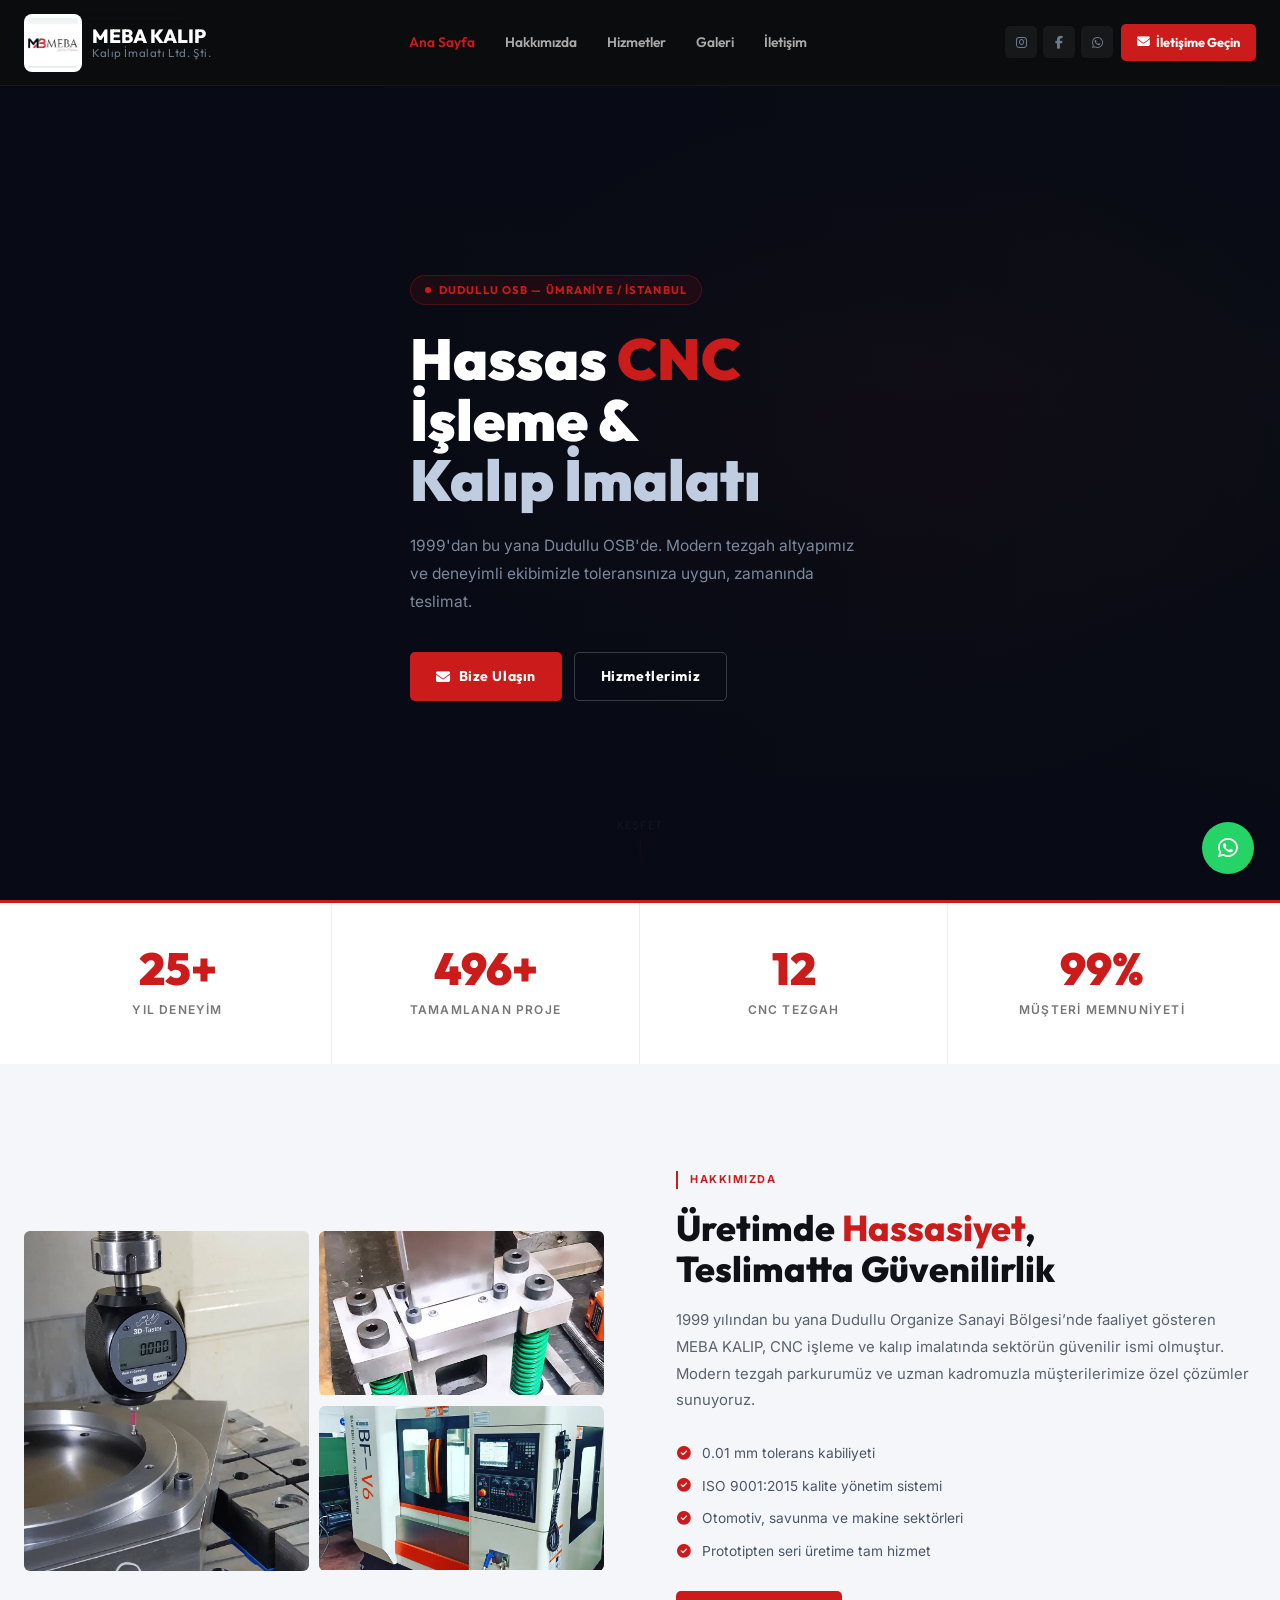
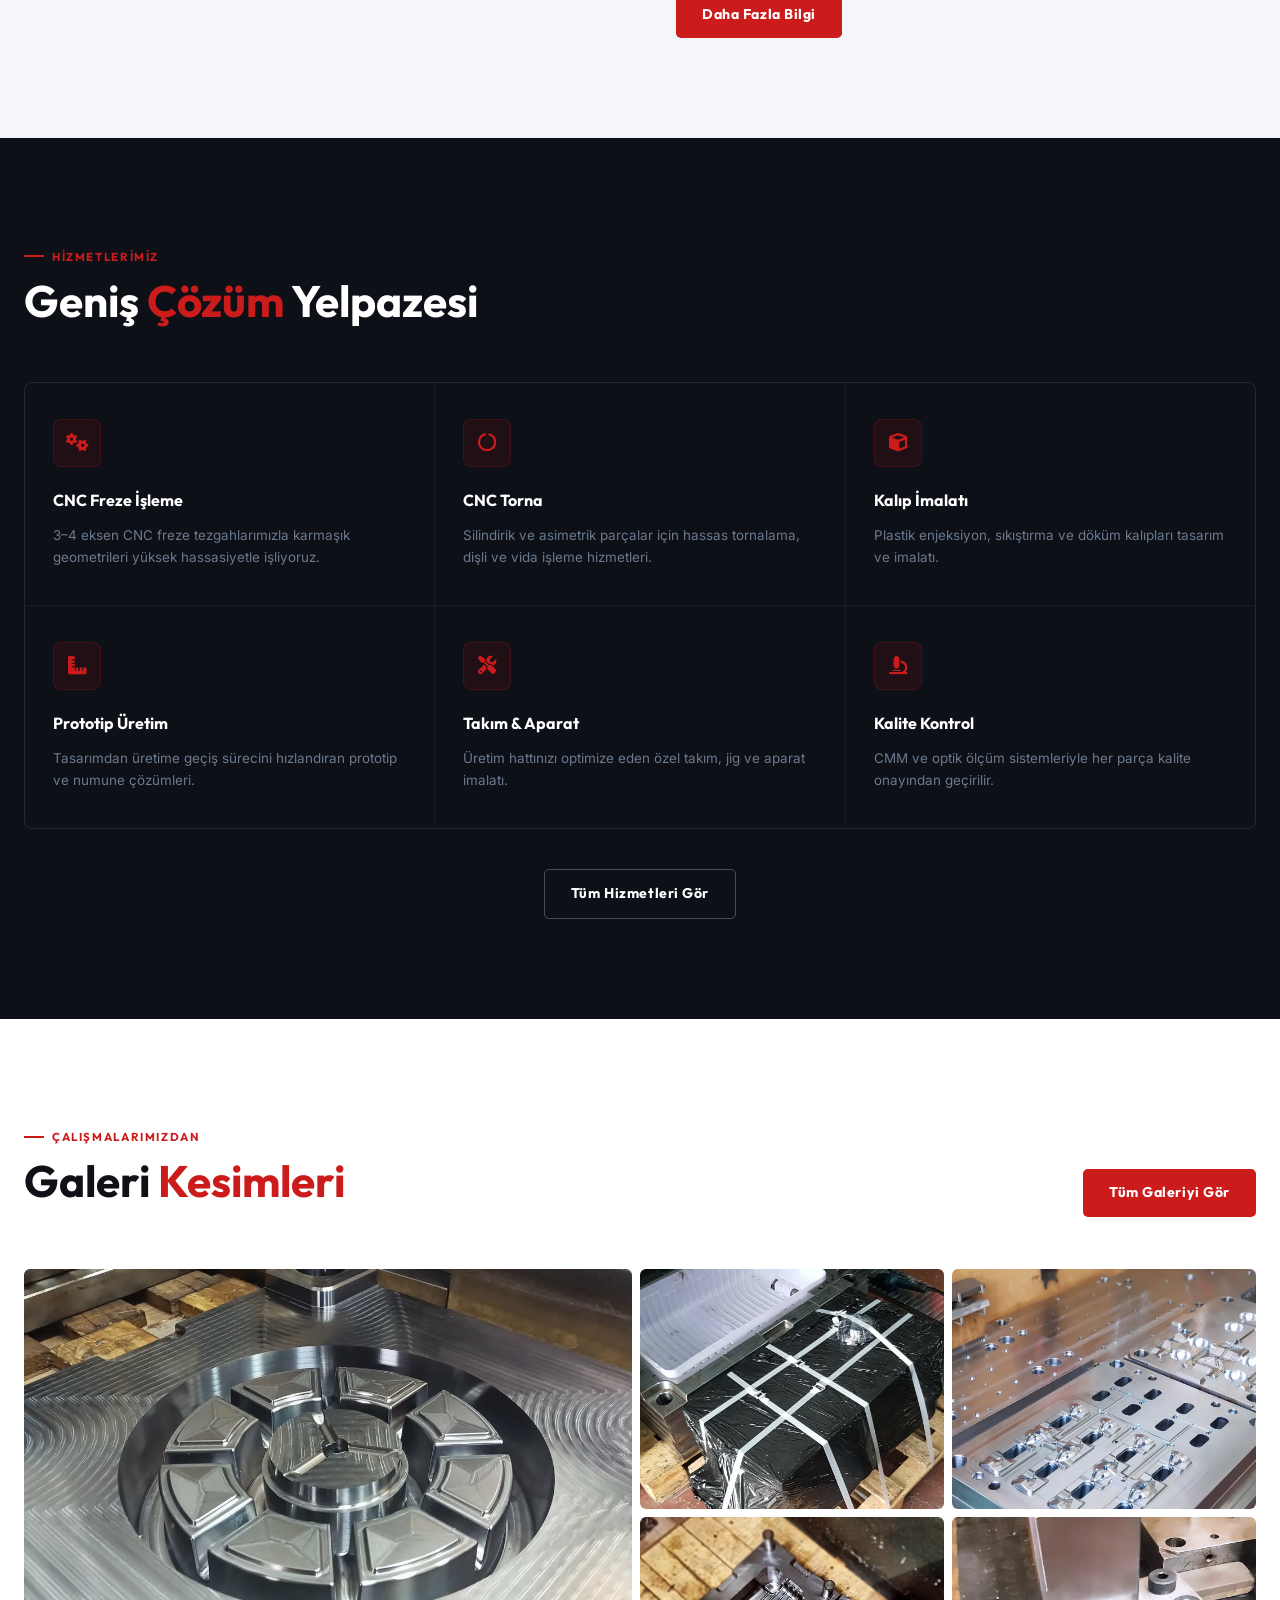
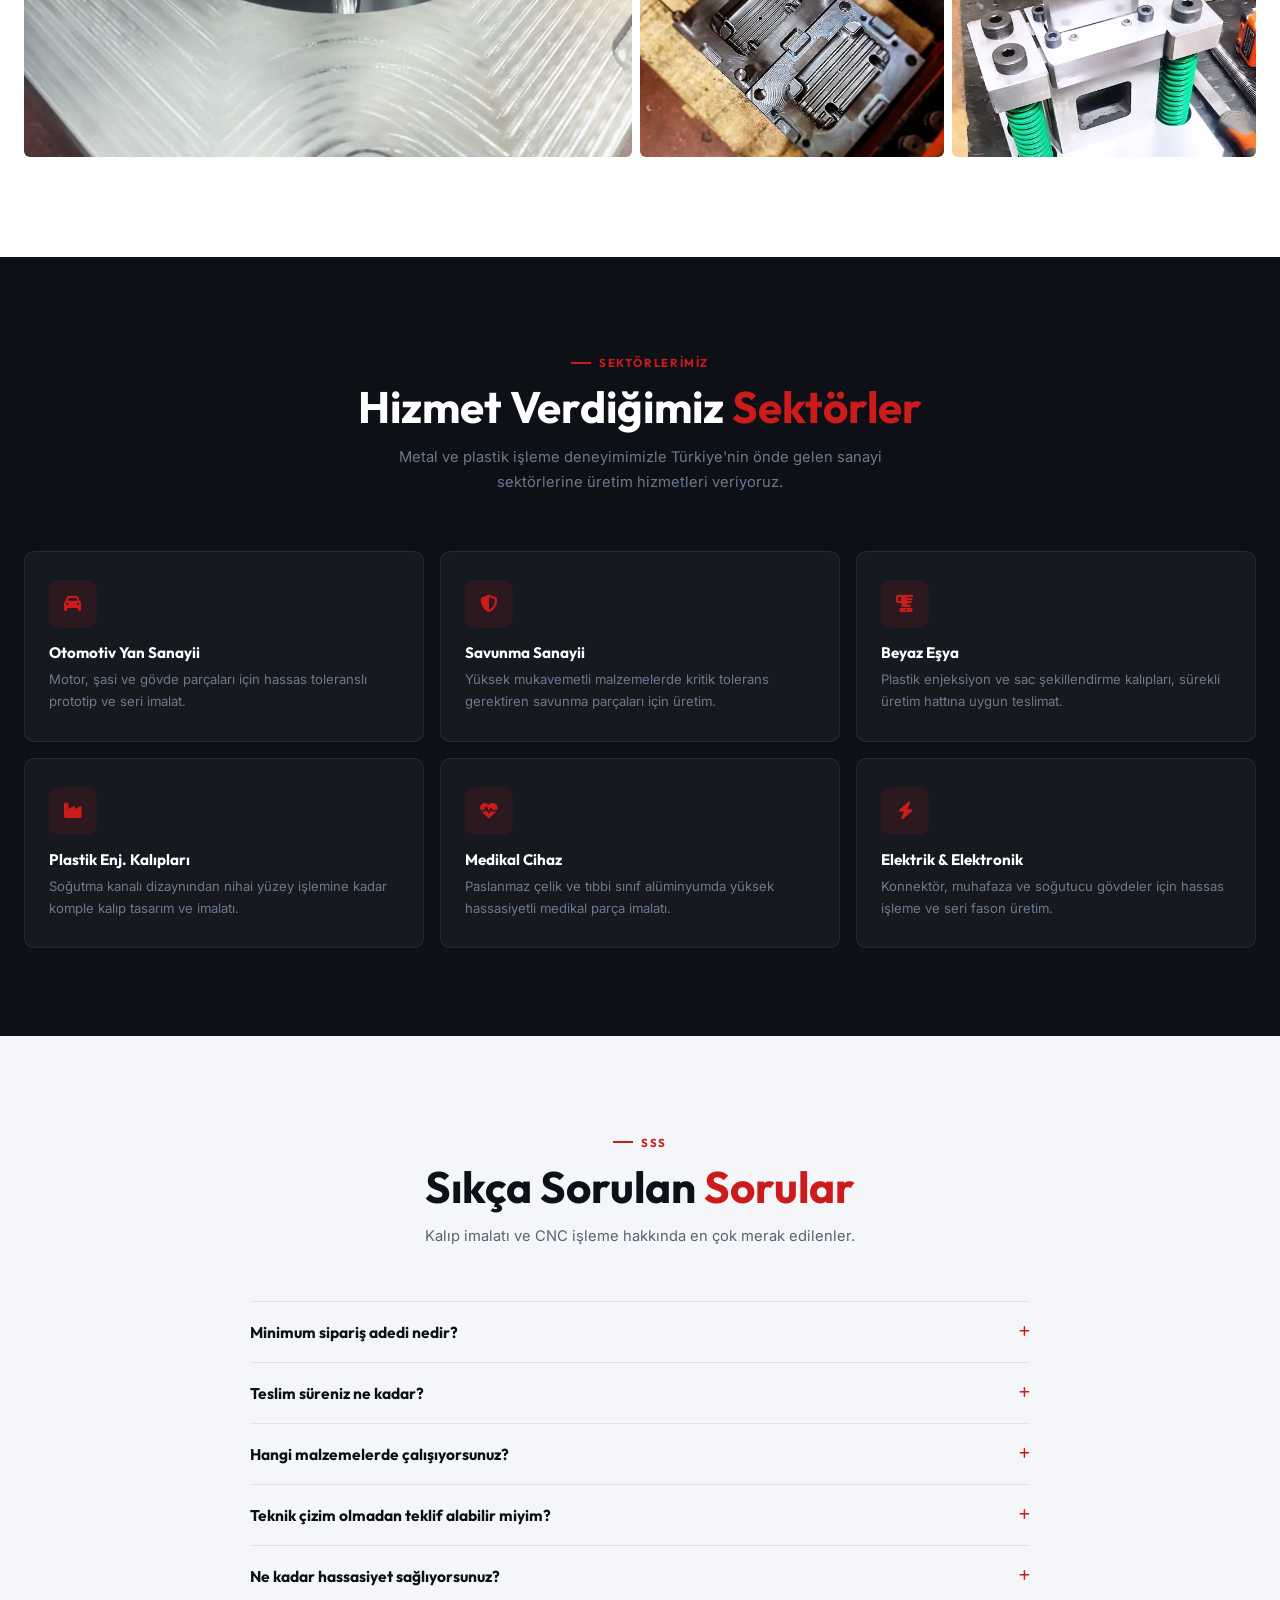
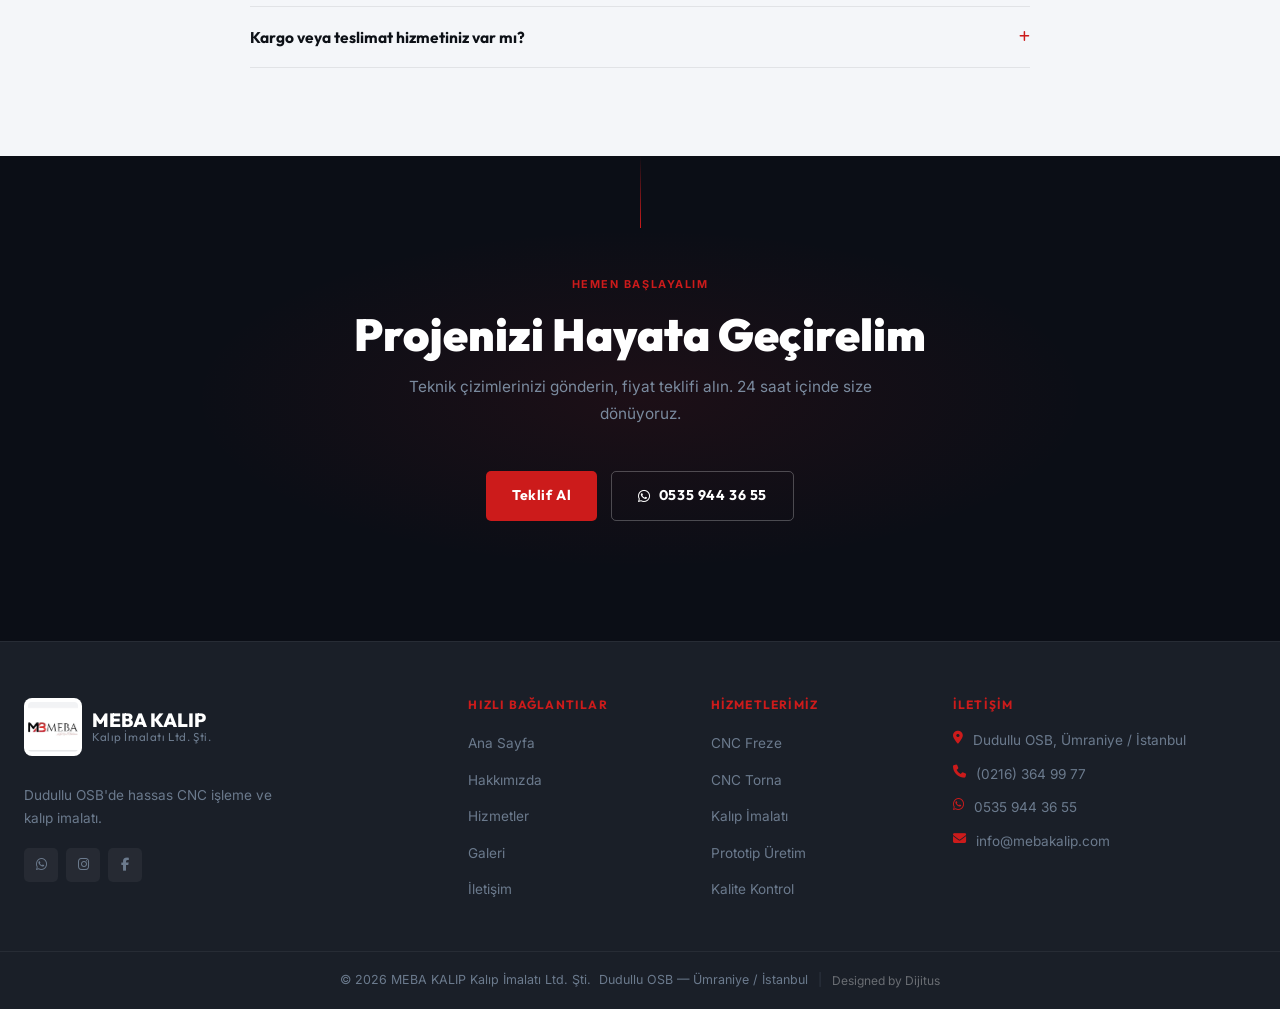
==== commit 2d4ba373: "CTA buton: telefon yerine WhatsApp butonu konuldu" ====
--- a/index.html
+++ b/index.html
@@ -647,8 +647,8 @@
     </p>
     <div class="cta-btns fade-in stagger-3">
       <a href="iletisim.html" class="btn btn-primary">Teklif Al</a>
-      <a href="tel:+902163649977" class="btn btn-outline" style="border-color:rgba(255,255,255,0.25);">
-        <i class="fas fa-phone"></i> (0216) 364 99 77
+      <a href="https://wa.me/905359443655" target="_blank" class="btn btn-outline" style="border-color:rgba(255,255,255,0.25);">
+        <i class="fab fa-whatsapp"></i> 0535 944 36 55
       </a>
     </div>
   </div>
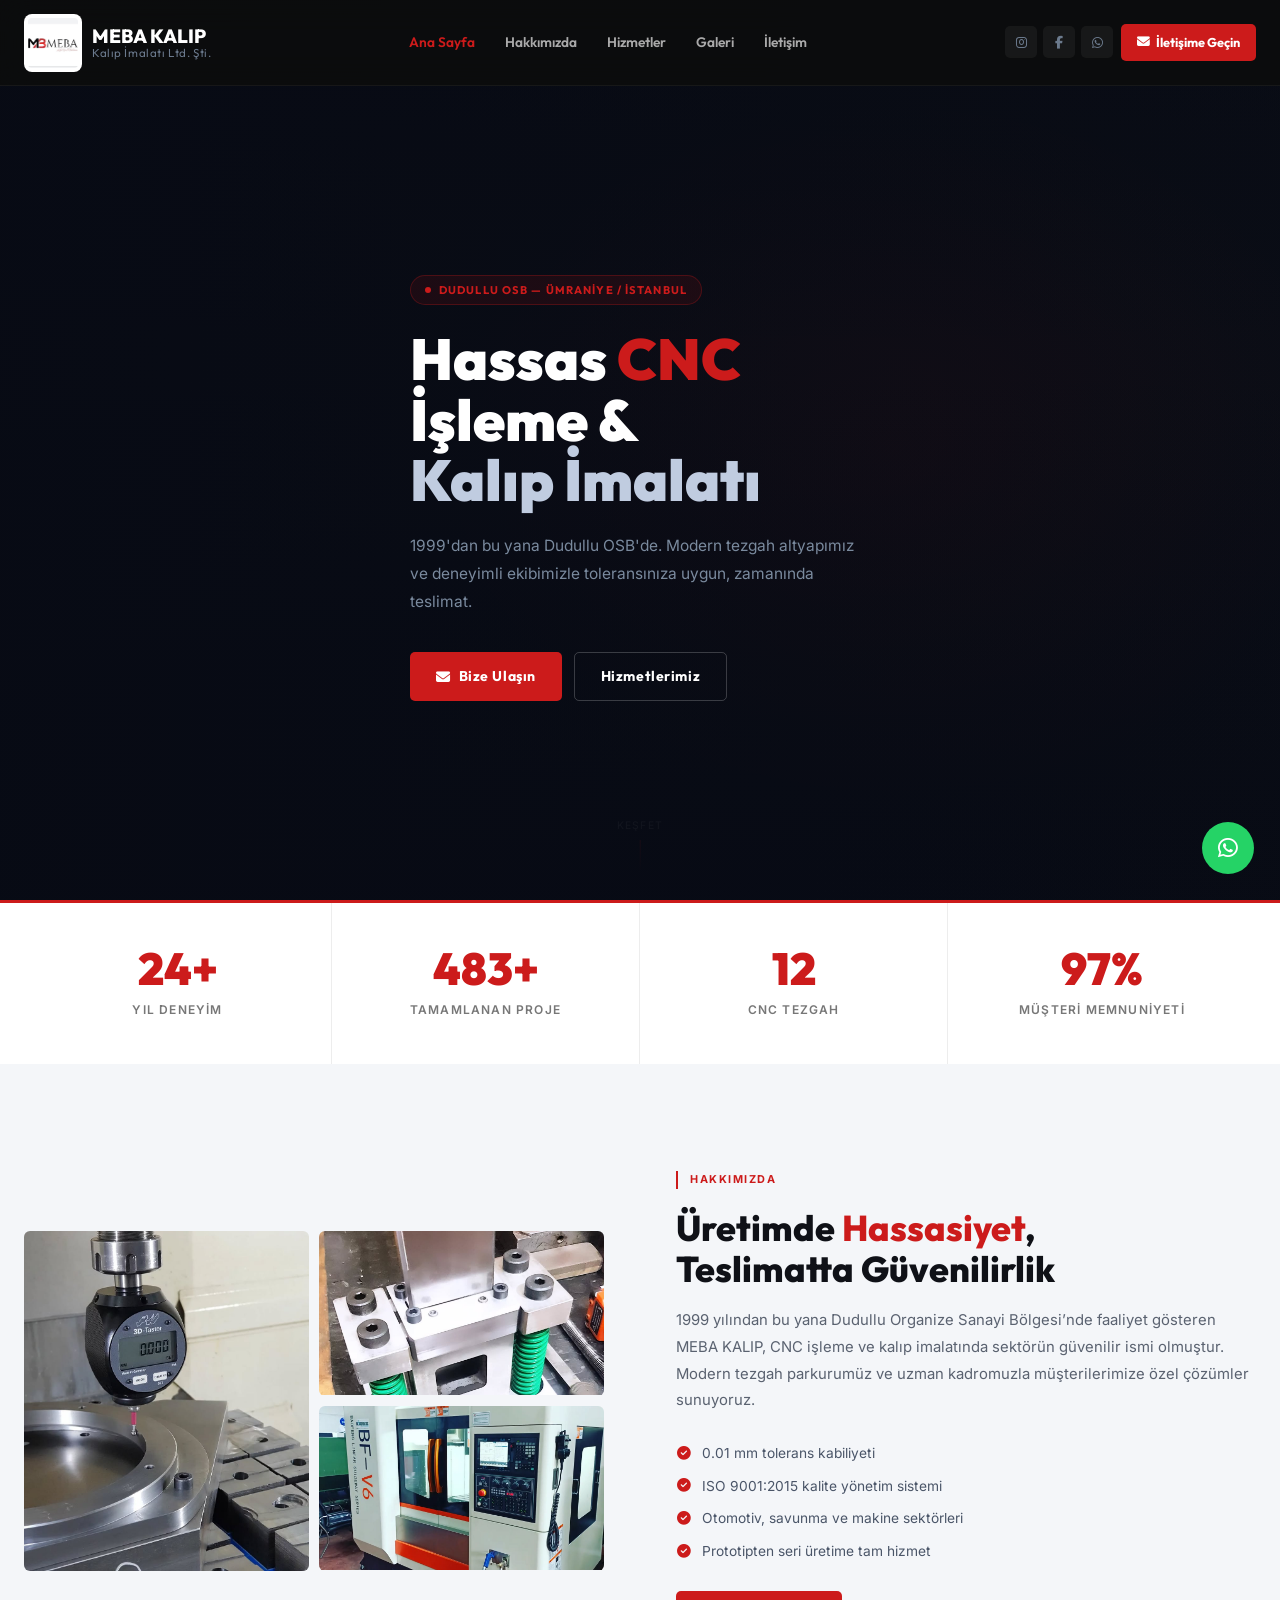
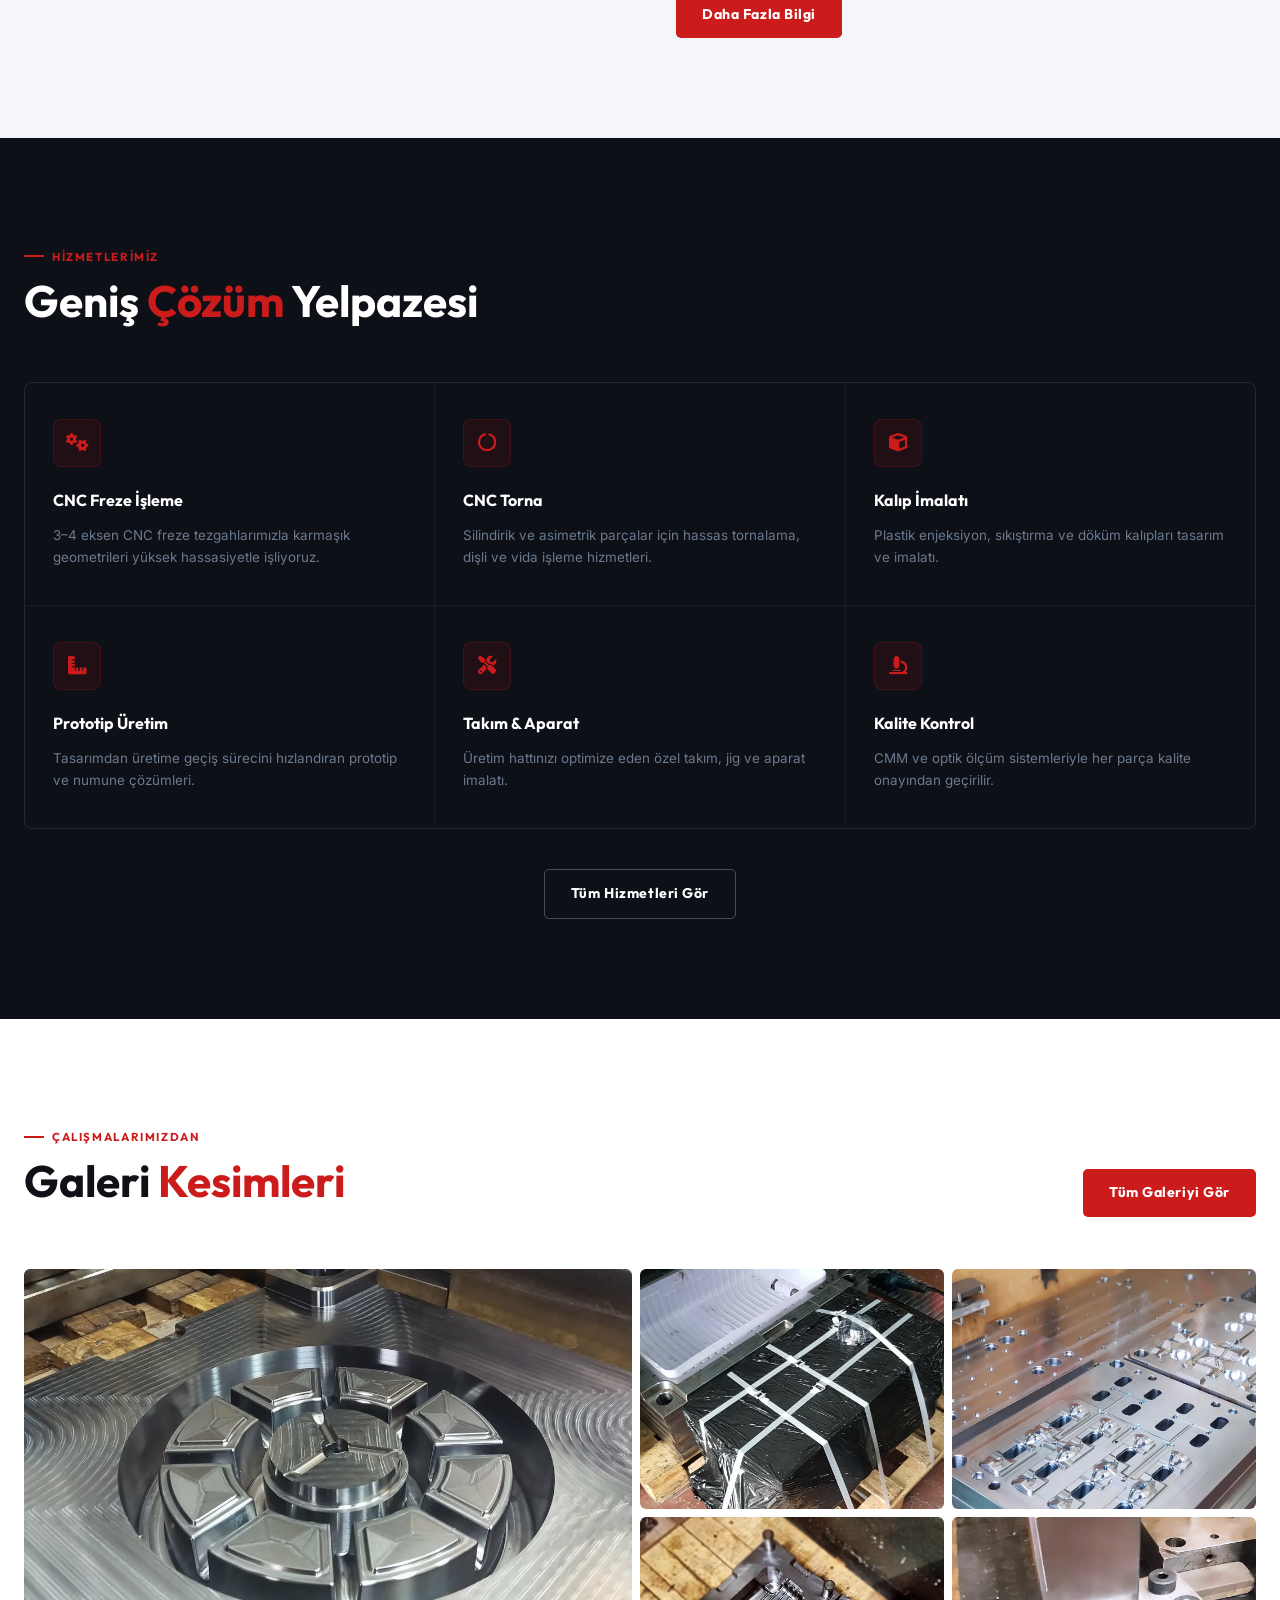
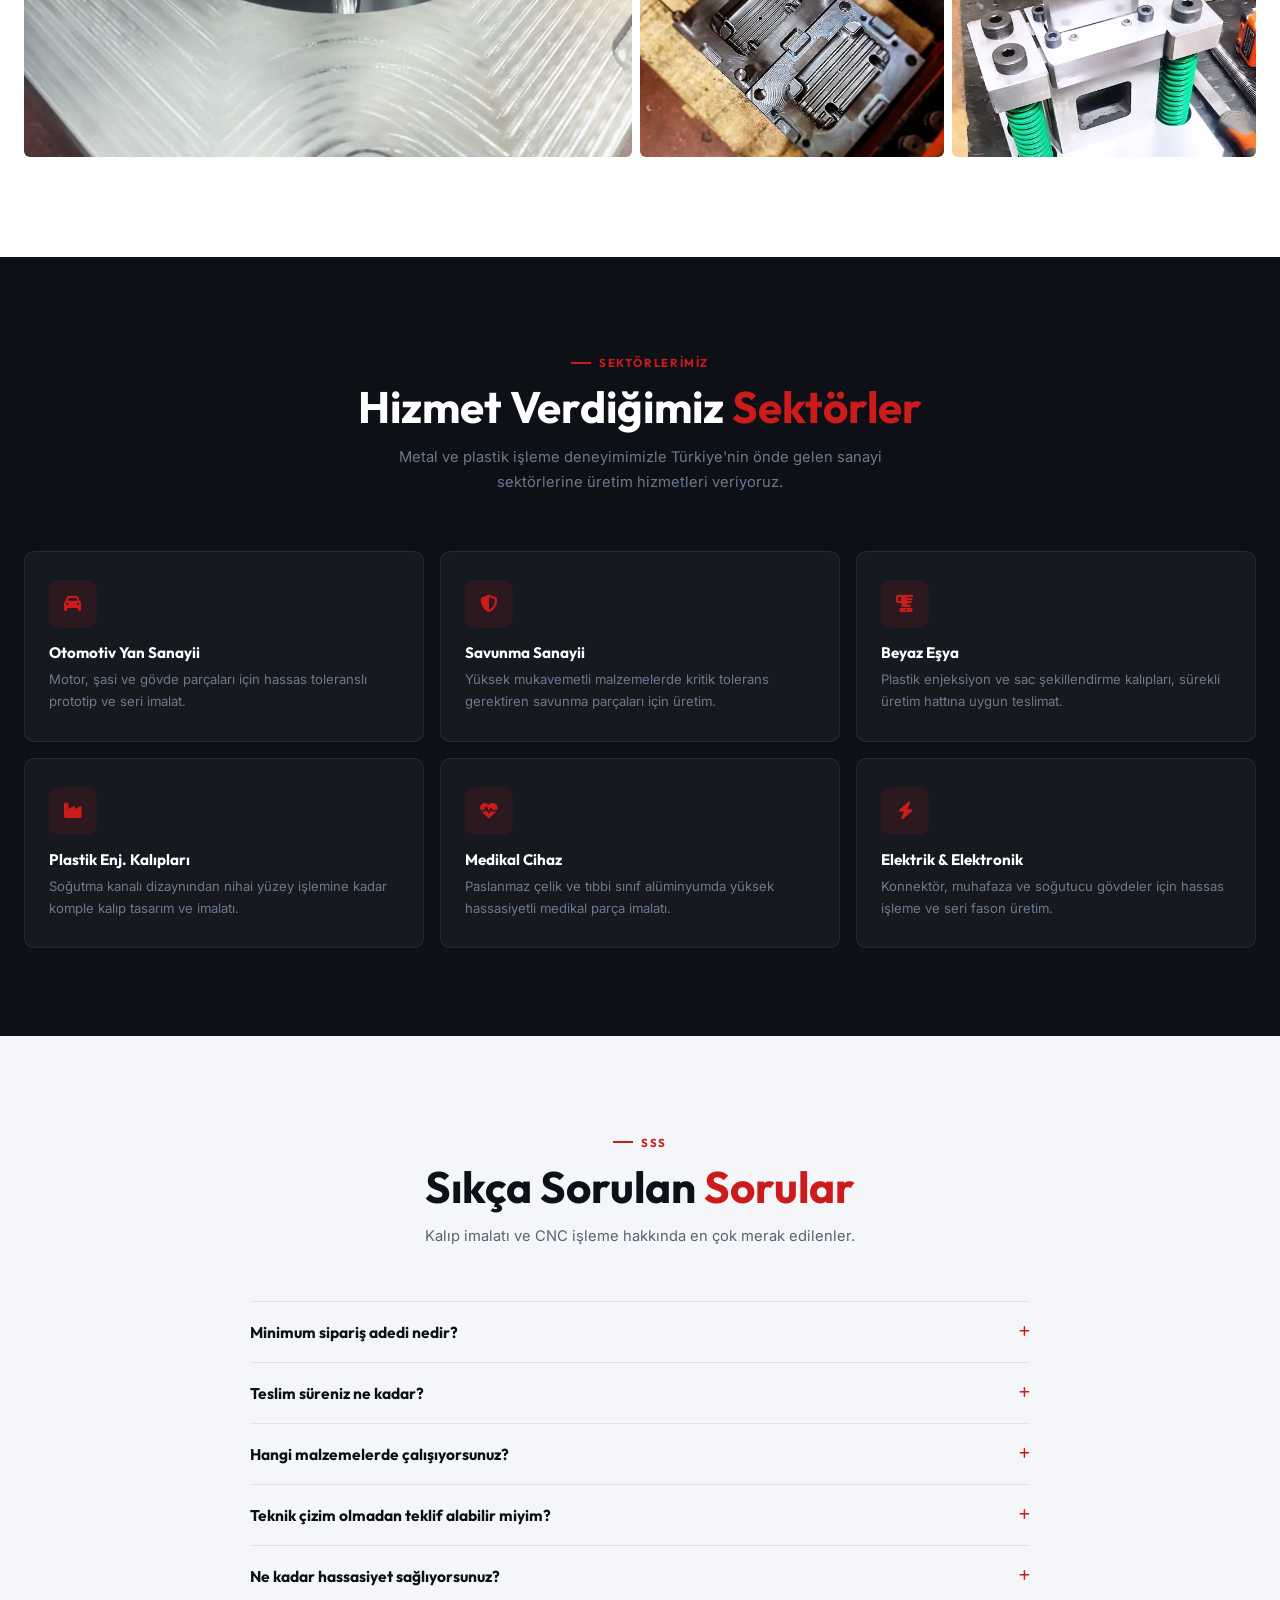
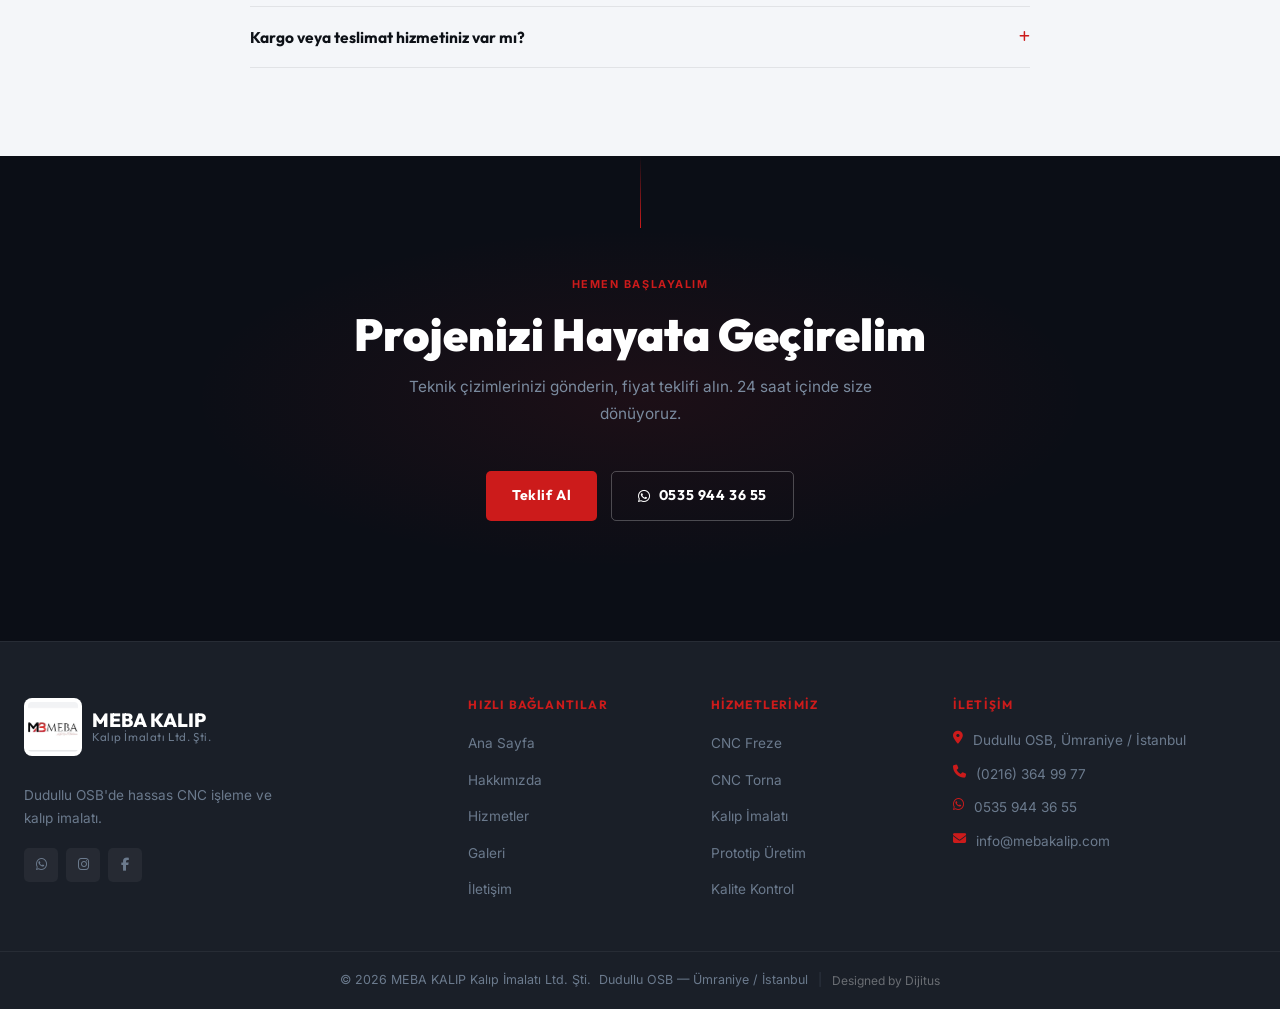
==== commit 7db32933: "SEO+Perf: sitemap, robots, 404, breadcrumb schema, Google Fonts preconnect, @import kaldirildi" ====
--- a/index.html
+++ b/index.html
@@ -40,8 +40,11 @@
     "hasMap": "https://www.google.com/maps?cid=8016668577839176922"
   }
   </script>
+  <link rel="preconnect" href="https://fonts.googleapis.com" />
+  <link rel="preconnect" href="https://fonts.gstatic.com" crossorigin />
+  <link rel="stylesheet" href="https://fonts.googleapis.com/css2?family=Outfit:wght@300;400;500;600;700;800;900&family=Inter:wght@400;500;600&display=swap" />
   <link rel="stylesheet" href="assets/style.css" />
-  <link rel="stylesheet" href="https://cdnjs.cloudflare.com/ajax/libs/font-awesome/6.5.0/css/all.min.css" />
+  <link rel="stylesheet" href="https://cdnjs.cloudflare.com/ajax/libs/font-awesome/6.5.0/css/all.min.css" integrity="sha512-Avb2QiuDEEvB4bZJYdft2mNjVShBftLdPG8FJ0V7irTLQ8Uo0qcPxh4Plq7G5tGm0rU+1SPhVotteLpBERwTkw==" crossorigin="anonymous" referrerpolicy="no-referrer" />
   <style>
     /* ===== HERO ===== */
     .hero {
--- a/assets/style.css
+++ b/assets/style.css
@@ -3,7 +3,7 @@
    Brand: Red #CC1B1B | Black #111111 | Steel #1E2530
    ============================================================ */
 
-@import url('https://fonts.googleapis.com/css2?family=Outfit:wght@300;400;500;600;700;800;900&family=Inter:wght@400;500;600&display=swap');
+/* Google Fonts — HTML <head>'de preconnect + <link> ile yükleniyor, burada @import yok */
 
 *, *::before, *::after { box-sizing: border-box; margin: 0; padding: 0; }
 
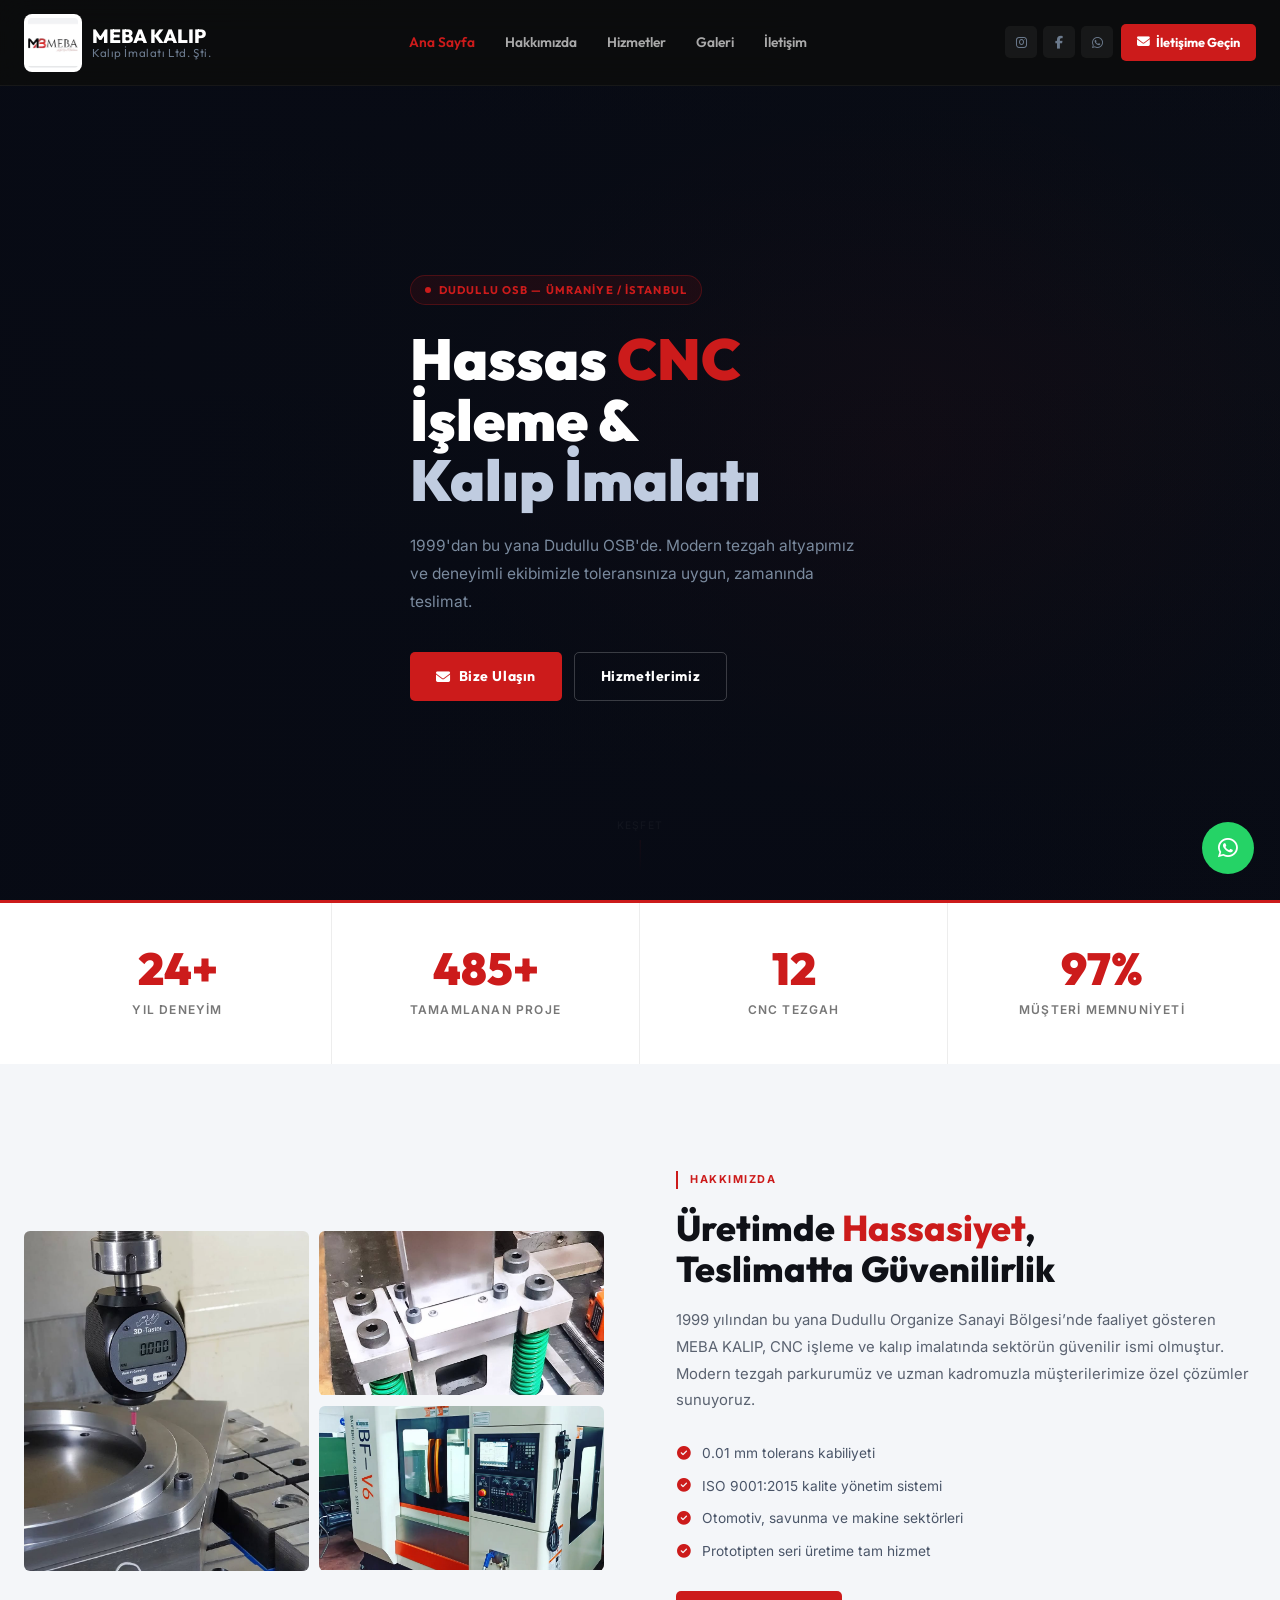
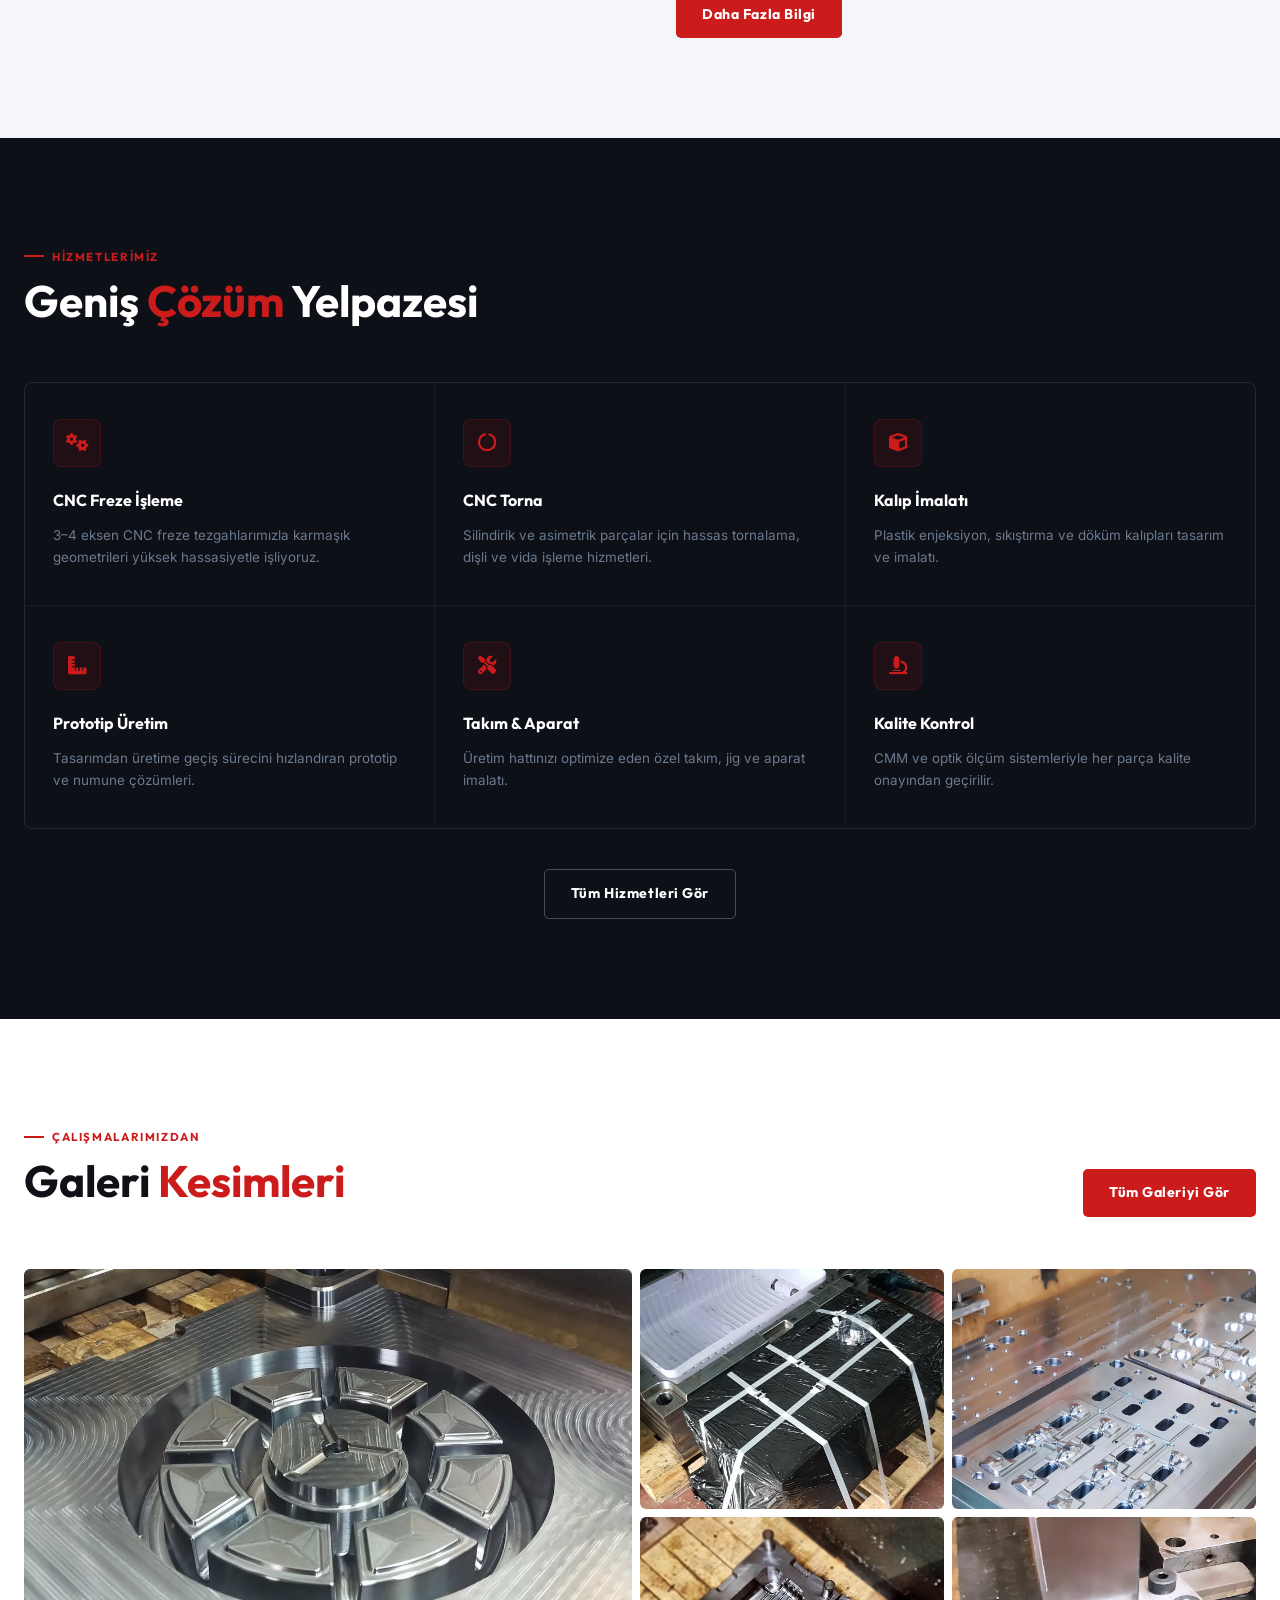
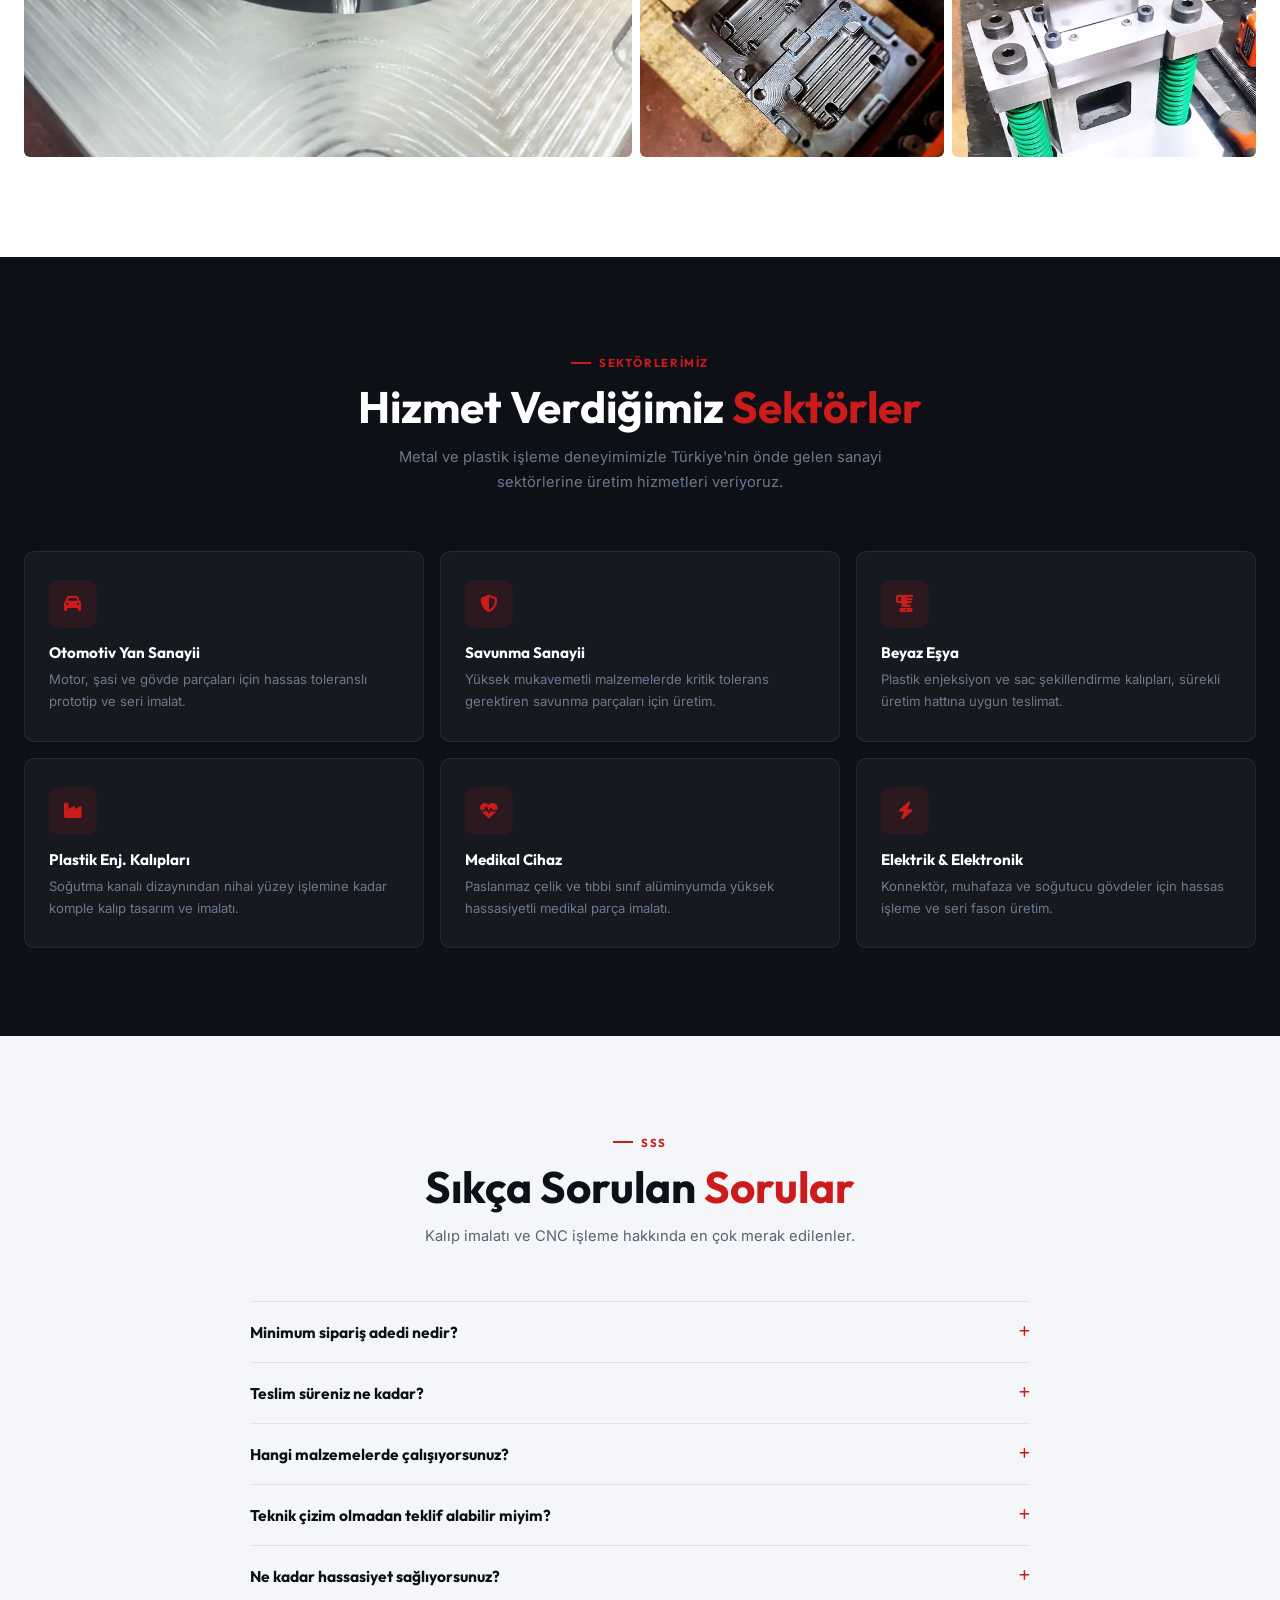
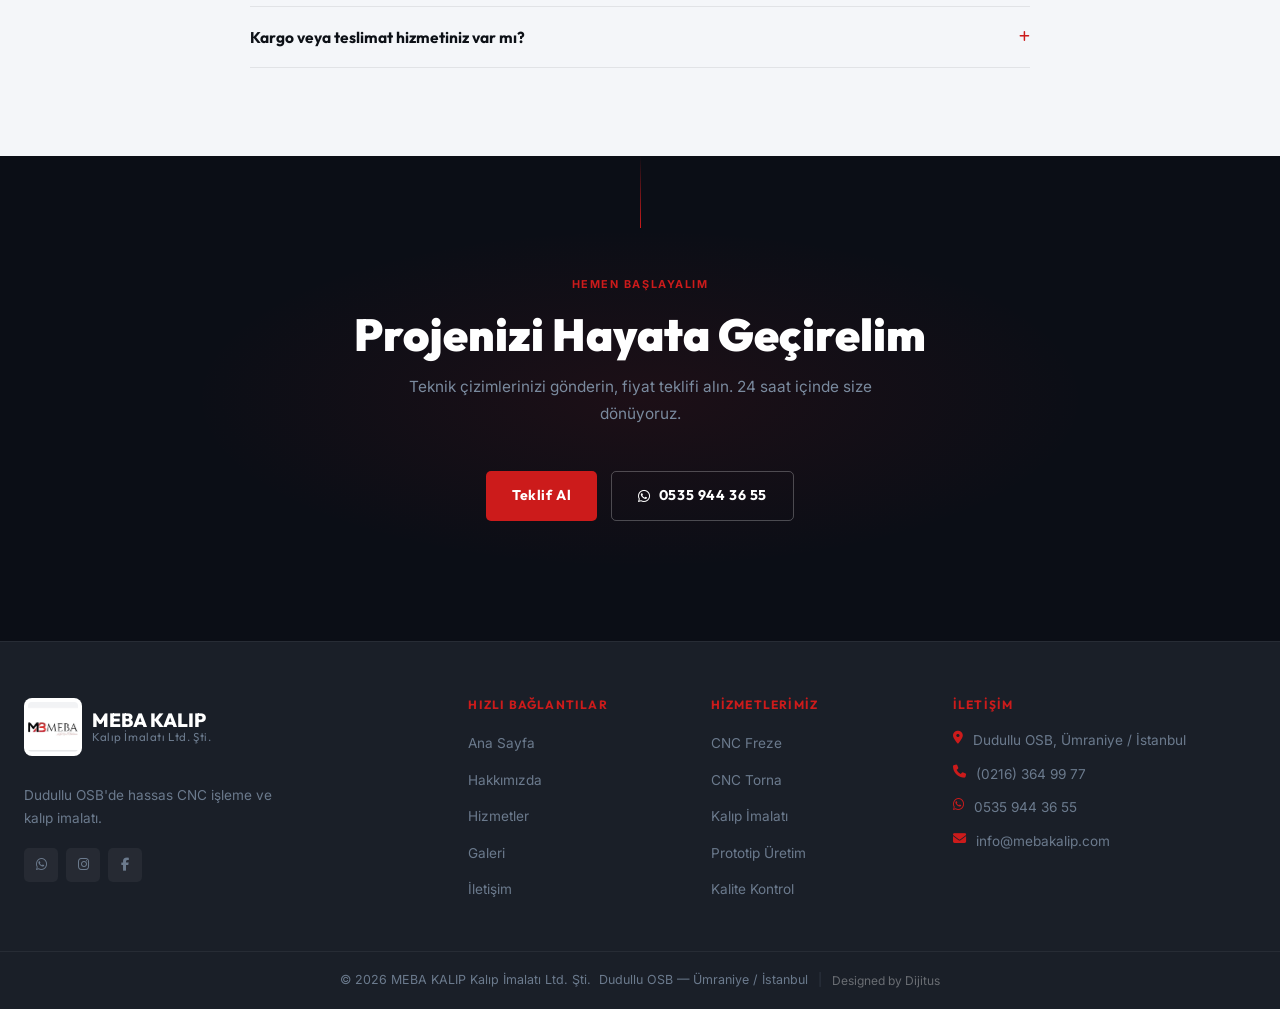
==== commit 61c8daf5: "A11y+Perf+SEO: ARIA labels, focus trap, form ids, FAQ schema, critical CSS inline, async stylesheet," ====
--- a/index.html
+++ b/index.html
@@ -2,6 +2,7 @@
 <html lang="tr">
 <head>
   <meta charset="UTF-8" />
+  <meta name="theme-color" content="#CC1B1B" />
   <meta name="viewport" content="width=device-width, initial-scale=1.0" />
   <title>MEBA KALIP &#8211; Kal&#305;p &#304;malat&#305; &amp; CNC &#304;&#351;leme</title>
   <meta name="description" content="İstanbul Dudullu OSB'de 1999'dan bu yana CNC frezeleme, kalıp imalatı, talaşlı imalat ve fason üretim. Mikron tolerans, hızlı teslimat. 0535 944 36 55" />
@@ -40,10 +41,34 @@
     "hasMap": "https://www.google.com/maps?cid=8016668577839176922"
   }
   </script>
+  <style id="critical">
+  *,*::before,*::after{box-sizing:border-box;margin:0;padding:0}
+  :root{--red:#CC1B1B;--red-dk:#AA1414;--red-glow:rgba(204,27,27,0.25);--black:#0D0D0D;--steel:#1A1F28;--steel2:#222832;--steel3:#2A3040;--muted:#6B7A8D;--light:#CBD5E1;--white:#fff;--radius:5px;--nav-h:86px;--transition:0.25s ease}
+  html{scroll-behavior:smooth;font-size:16px}
+  body{font-family:'Inter',sans-serif;background:#0D0D0D;color:#CBD5E1;line-height:1.65;-webkit-font-smoothing:antialiased}
+  h1,h2,h3,h4,h5{font-family:'Outfit',sans-serif;font-weight:700;line-height:1.15;color:#fff}
+  a{color:inherit;text-decoration:none}img{display:block;max-width:100%}ul{list-style:none}
+  .container{max-width:1280px;margin:0 auto;padding:0 24px}
+  .navbar{position:fixed;top:0;left:0;right:0;z-index:1000;height:86px;display:flex;align-items:center;background:rgba(13,13,13,0.9);backdrop-filter:blur(16px);border-bottom:1px solid rgba(255,255,255,0.05);transition:box-shadow .3s}
+  .nav-inner{max-width:1280px;margin:0 auto;padding:0 24px;width:100%;display:flex;align-items:center;gap:20px}
+  .nav-logo{display:flex;align-items:center;gap:10px;flex-shrink:0}
+  .nav-logo img{height:58px;width:58px;object-fit:contain;background:#fff;border-radius:8px;padding:4px}
+  .nav-logo-text{font-family:'Outfit',sans-serif;font-weight:800;font-size:1.2rem;line-height:1.1;color:#fff}
+  .nav-logo-text small{font-size:.72rem;font-weight:400;color:#6B7A8D;letter-spacing:.05em;display:block}
+  .nav-menu{display:flex;align-items:center;gap:2px;margin:0 auto}
+  .nav-menu a{padding:8px 14px;border-radius:5px;font-family:'Outfit',sans-serif;font-size:.86rem;font-weight:600;color:rgba(255,255,255,.65);transition:all .25s ease}
+  .nav-menu a:hover,.nav-menu a.active{color:#fff}.nav-menu a.active{color:#CC1B1B}
+  .nav-cta a{display:inline-flex;align-items:center;gap:6px;padding:8px 16px;border-radius:5px;font-family:'Outfit',sans-serif;font-size:.8rem;font-weight:700;background:#CC1B1B;color:#fff;transition:all .25s ease}
+  .nav-hamburger{display:none;flex-direction:column;gap:5px;cursor:pointer;padding:6px;background:none;border:none}
+  .nav-hamburger span{display:block;width:22px;height:2px;background:#fff;border-radius:2px;transition:all .3s}
+  .btn{display:inline-flex;align-items:center;gap:8px;padding:12px 26px;border-radius:5px;font-family:'Outfit',sans-serif;font-size:.88rem;font-weight:700;cursor:pointer;transition:all .25s ease;border:none}
+  .btn-primary{background:#CC1B1B;color:#fff}.btn-outline{background:transparent;color:#fff;border:1.5px solid rgba(255,255,255,.2)}
+  </style>
   <link rel="preconnect" href="https://fonts.googleapis.com" />
   <link rel="preconnect" href="https://fonts.gstatic.com" crossorigin />
   <link rel="stylesheet" href="https://fonts.googleapis.com/css2?family=Outfit:wght@300;400;500;600;700;800;900&family=Inter:wght@400;500;600&display=swap" />
-  <link rel="stylesheet" href="assets/style.css" />
+  <link rel="preload" href="assets/style.css" as="style" onload="this.onload=null;this.rel='stylesheet'" />
+  <noscript><link rel="stylesheet" href="assets/style.css" /></noscript>
   <link rel="stylesheet" href="https://cdnjs.cloudflare.com/ajax/libs/font-awesome/6.5.0/css/all.min.css" integrity="sha512-Avb2QiuDEEvB4bZJYdft2mNjVShBftLdPG8FJ0V7irTLQ8Uo0qcPxh4Plq7G5tGm0rU+1SPhVotteLpBERwTkw==" crossorigin="anonymous" referrerpolicy="no-referrer" />
   <style>
     /* ===== HERO ===== */
@@ -315,6 +340,20 @@
       .sectors-grid { grid-template-columns: 1fr !important; }
     }
   </style>
+  <script type="application/ld+json">
+  {
+    "@context": "https://schema.org",
+    "@type": "FAQPage",
+    "mainEntity": [
+      { "@type": "Question", "name": "Minimum sipariş adedi nedir?", "acceptedAnswer": { "@type": "Answer", "text": "Minimum sipariş adedimiz yoktur. Tek parça prototip siparişlerinden binlerce adetlik seri üretime kadar her hacimde hizmet veriyoruz." } },
+      { "@type": "Question", "name": "Teslim süreniz ne kadar?", "acceptedAnswer": { "@type": "Answer", "text": "Prototip ve tekil parçalarda genellikle 3–7 iş günü, seri üretimde 2–4 hafta hedefliyoruz. Acil siparişler için öncelikli üretim imkânımız mevcuttur." } },
+      { "@type": "Question", "name": "Hangi malzemelerde çalışıyorsunuz?", "acceptedAnswer": { "@type": "Answer", "text": "Çelik (C45, 1.2343, 1.2379), paslanmaz çelik (304, 316L), alüminyum alaşımları (6061, 7075) ve çeşitli plastikler (POM, PA66, PEEK) başta olmak üzere geniş bir malzeme yelpazesinde çalışıyoruz." } },
+      { "@type": "Question", "name": "Teknik çizim olmadan teklif alabilir miyim?", "acceptedAnswer": { "@type": "Answer", "text": "Evet. Numune, eskiz veya sözlü tanımlama ile de fiyat teklifi hazırlayabiliriz. WhatsApp üzerinden fotoğraf veya taslak göndererek başlayabilirsiniz." } },
+      { "@type": "Question", "name": "Ne kadar hassasiyet sağlıyorsunuz?", "acceptedAnswer": { "@type": "Answer", "text": "CNC freze tezgâhlarımızda ±0,01 mm, hassas taşlama işlemlerinde ±0,005 mm tolerans sağlayabiliyoruz." } },
+      { "@type": "Question", "name": "Kargo veya teslimat hizmetiniz var mı?", "acceptedAnswer": { "@type": "Answer", "text": "Türkiye genelinde kargo ile teslimat yapıyoruz. İstanbul içi büyük hacimli veya hassas parçalar için araçlı teslimat da organize edebiliyoruz." } }
+    ]
+  }
+  </script>
 </head>
 <body>
 
@@ -524,7 +563,7 @@
 
 <!-- Lightbox -->
 <div id="lb" onclick="if(event.target===this)closeLb()">
-  <span class="lb-x" onclick="closeLb()">&times;</span>
+  <span class="lb-x" aria-label="Kapat" role="button" tabindex="0" onclick="closeLb()">&times;</span>
   <img id="lbImg" src="" alt="" />
 </div>
 
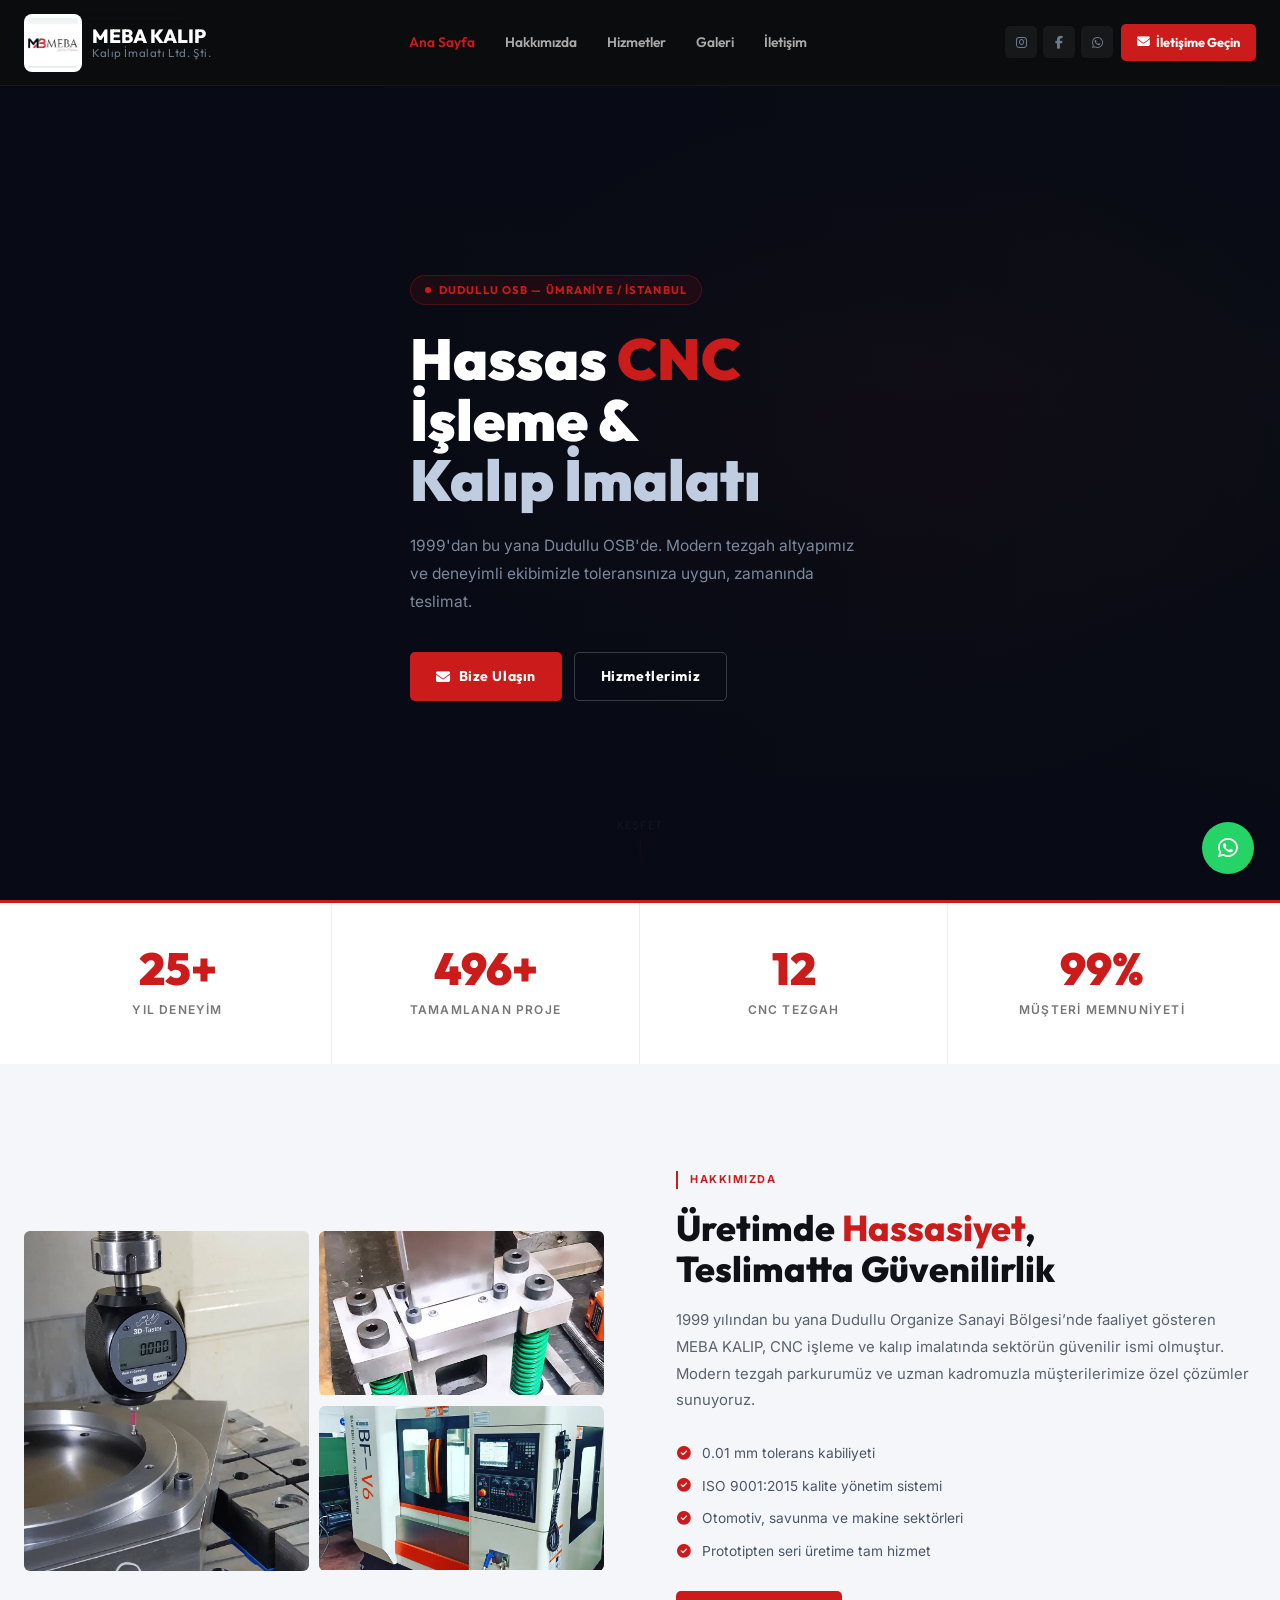
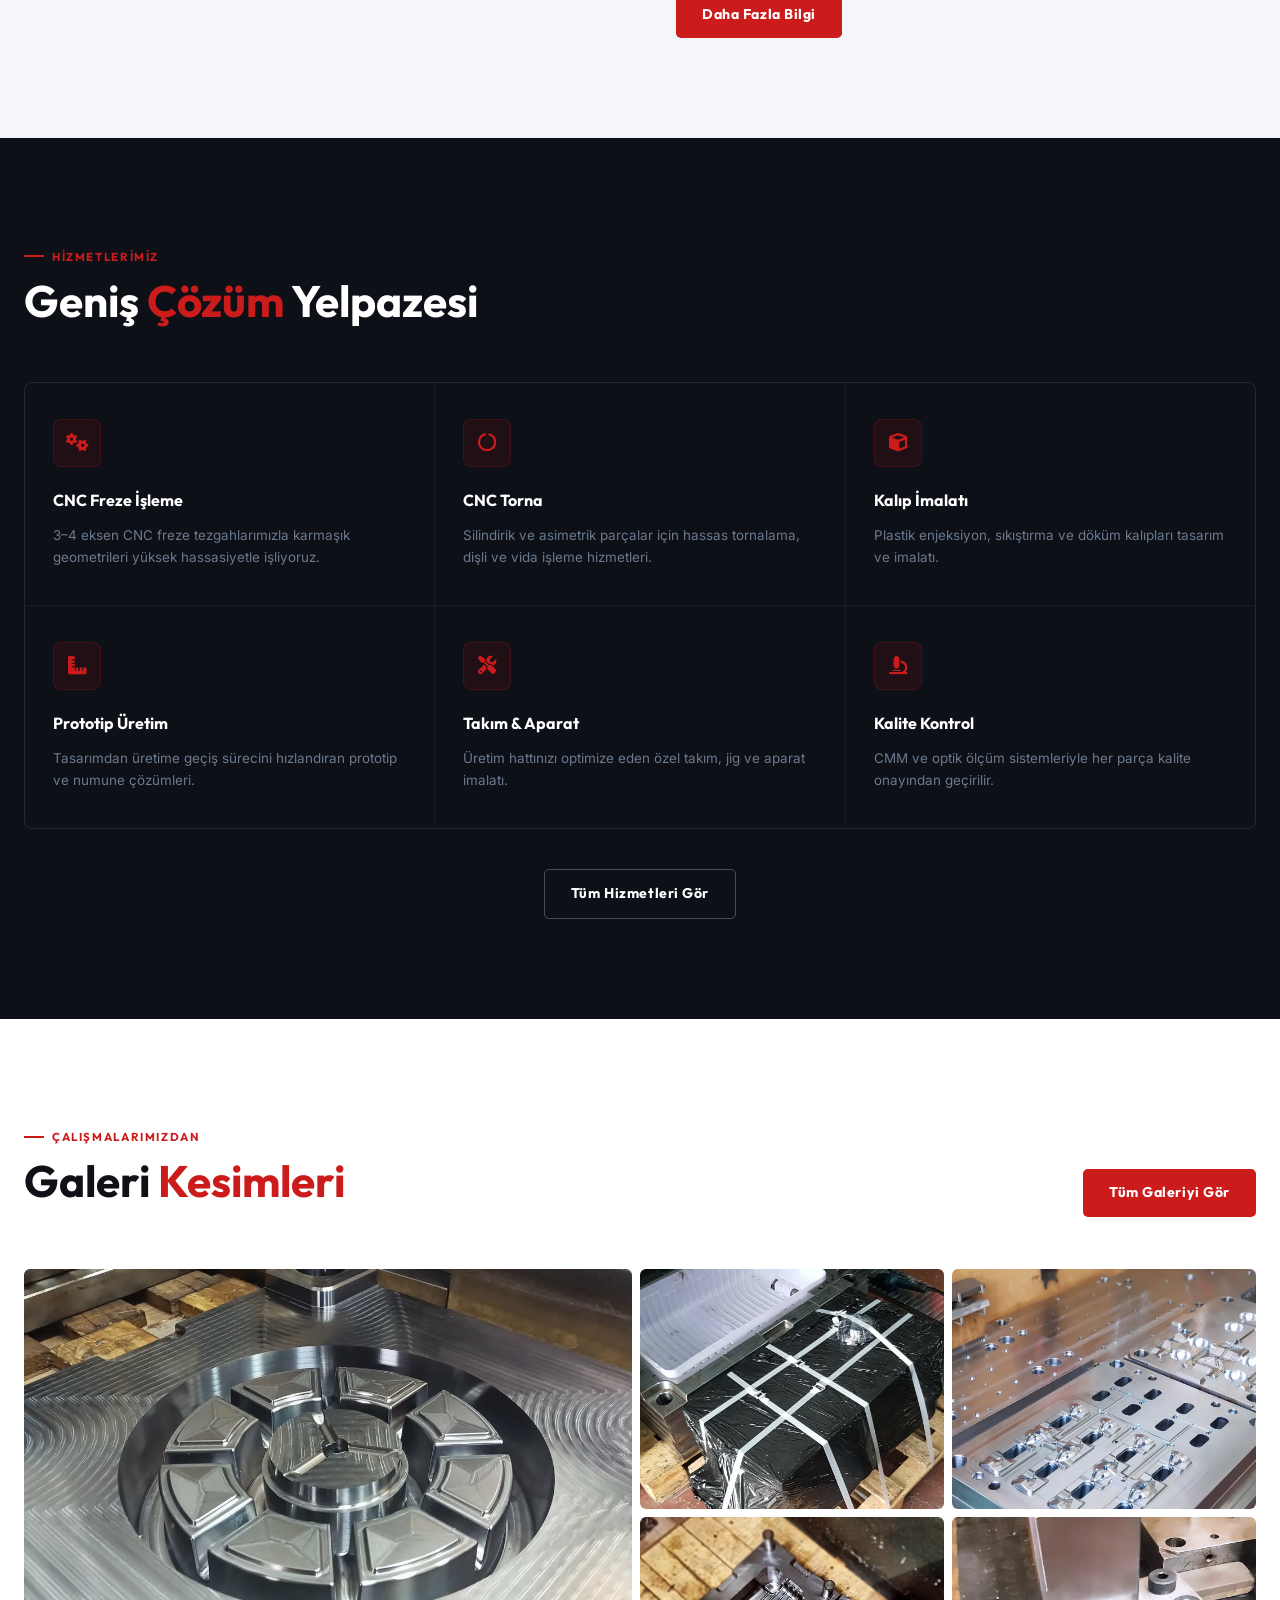
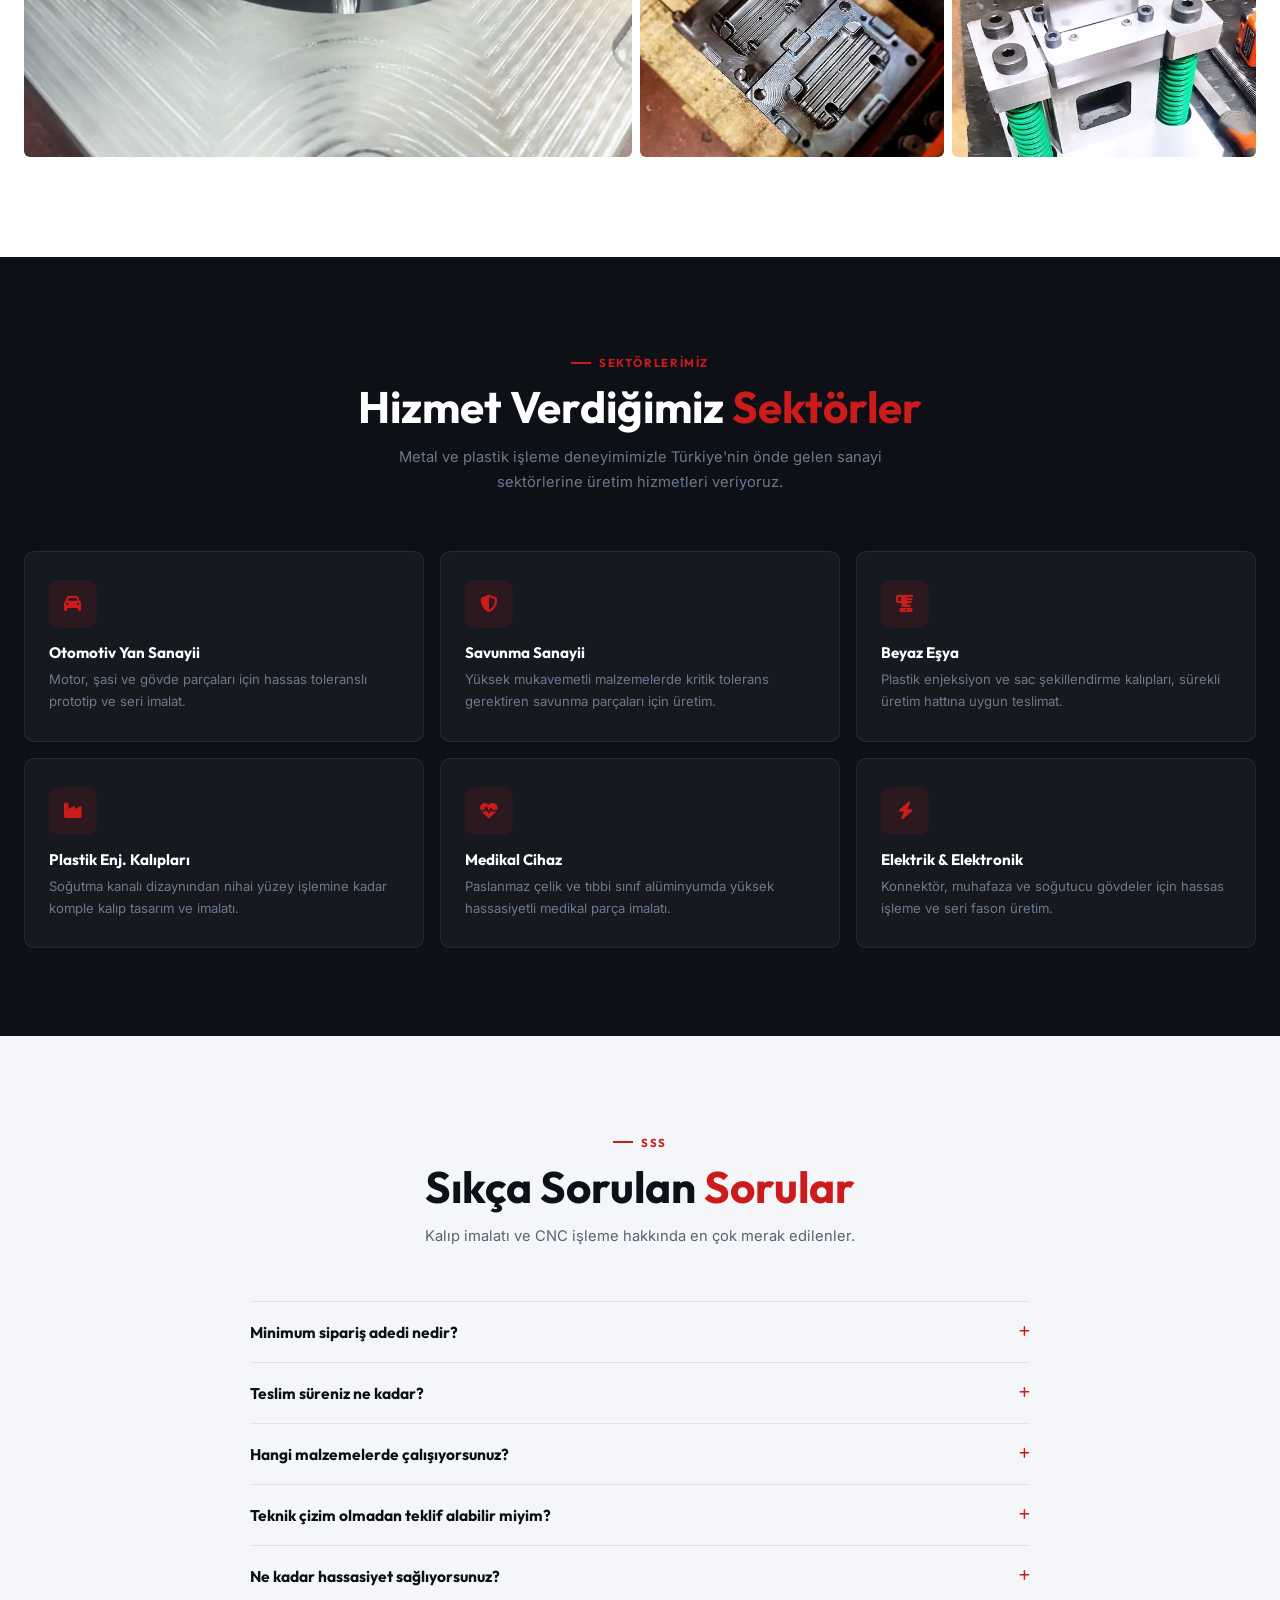
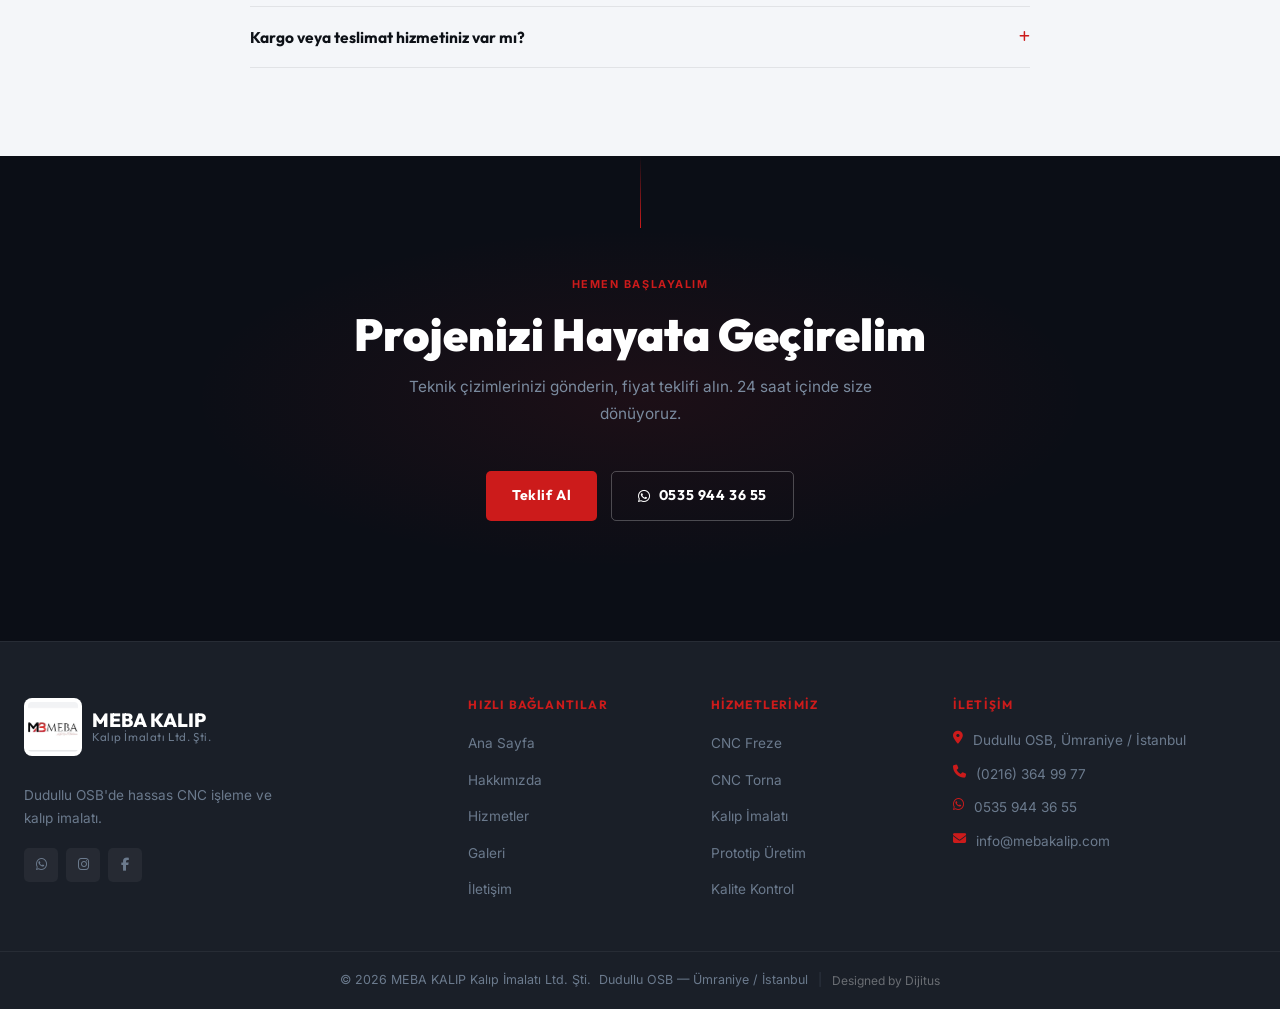
==== commit bf67387b: "fix: FAQ accordion çift event handler sorunu giderildi onclick=toggleFaq attribute'ları kaldırıldı; " ====
--- a/index.html
+++ b/index.html
@@ -620,7 +620,7 @@
     </div>
     <div style="max-width:780px;margin:0 auto;" class="faq-list">
       <div class="faq-item slide-up">
-        <button class="faq-q" onclick="toggleFaq(this)">
+        <button class="faq-q">
           <span>Minimum sipari&#351; adedi nedir?</span>
           <i class="fas fa-plus"></i>
         </button>
@@ -629,7 +629,7 @@
         </div>
       </div>
       <div class="faq-item slide-up stagger-1">
-        <button class="faq-q" onclick="toggleFaq(this)">
+        <button class="faq-q">
           <span>Teslim s&#252;reniz ne kadar?</span>
           <i class="fas fa-plus"></i>
         </button>
@@ -638,7 +638,7 @@
         </div>
       </div>
       <div class="faq-item slide-up stagger-2">
-        <button class="faq-q" onclick="toggleFaq(this)">
+        <button class="faq-q">
           <span>Hangi malzemelerde &#231;al&#305;&#351;&#305;yorsunuz?</span>
           <i class="fas fa-plus"></i>
         </button>
@@ -647,7 +647,7 @@
         </div>
       </div>
       <div class="faq-item slide-up stagger-1">
-        <button class="faq-q" onclick="toggleFaq(this)">
+        <button class="faq-q">
           <span>Teknik &#231;izim olmadan teklif alabilir miyim?</span>
           <i class="fas fa-plus"></i>
         </button>
@@ -656,7 +656,7 @@
         </div>
       </div>
       <div class="faq-item slide-up stagger-2">
-        <button class="faq-q" onclick="toggleFaq(this)">
+        <button class="faq-q">
           <span>Ne kadar hassasiyet sa&#287;l&#305;yorsunuz?</span>
           <i class="fas fa-plus"></i>
         </button>
@@ -665,7 +665,7 @@
         </div>
       </div>
       <div class="faq-item slide-up stagger-3">
-        <button class="faq-q" onclick="toggleFaq(this)">
+        <button class="faq-q">
           <span>Kargo veya teslimat hizmetiniz var m&#305;?</span>
           <i class="fas fa-plus"></i>
         </button>
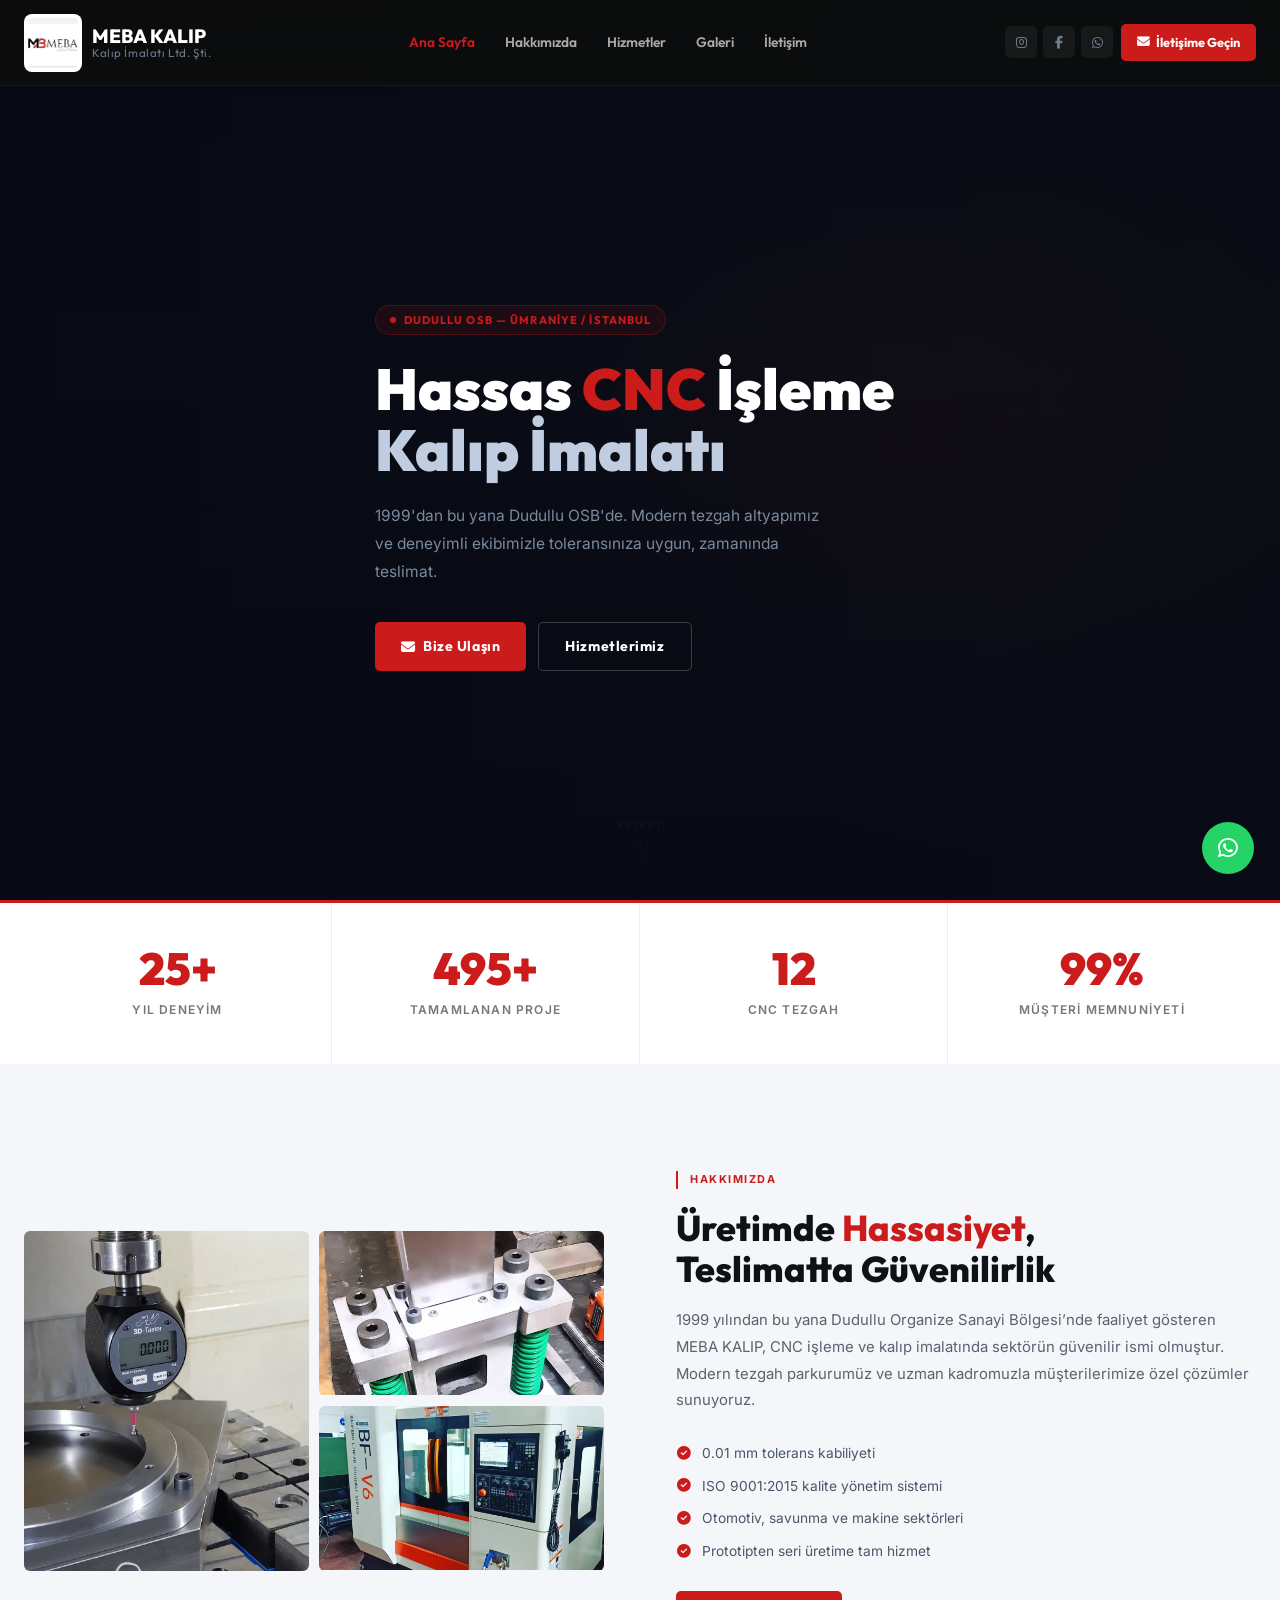
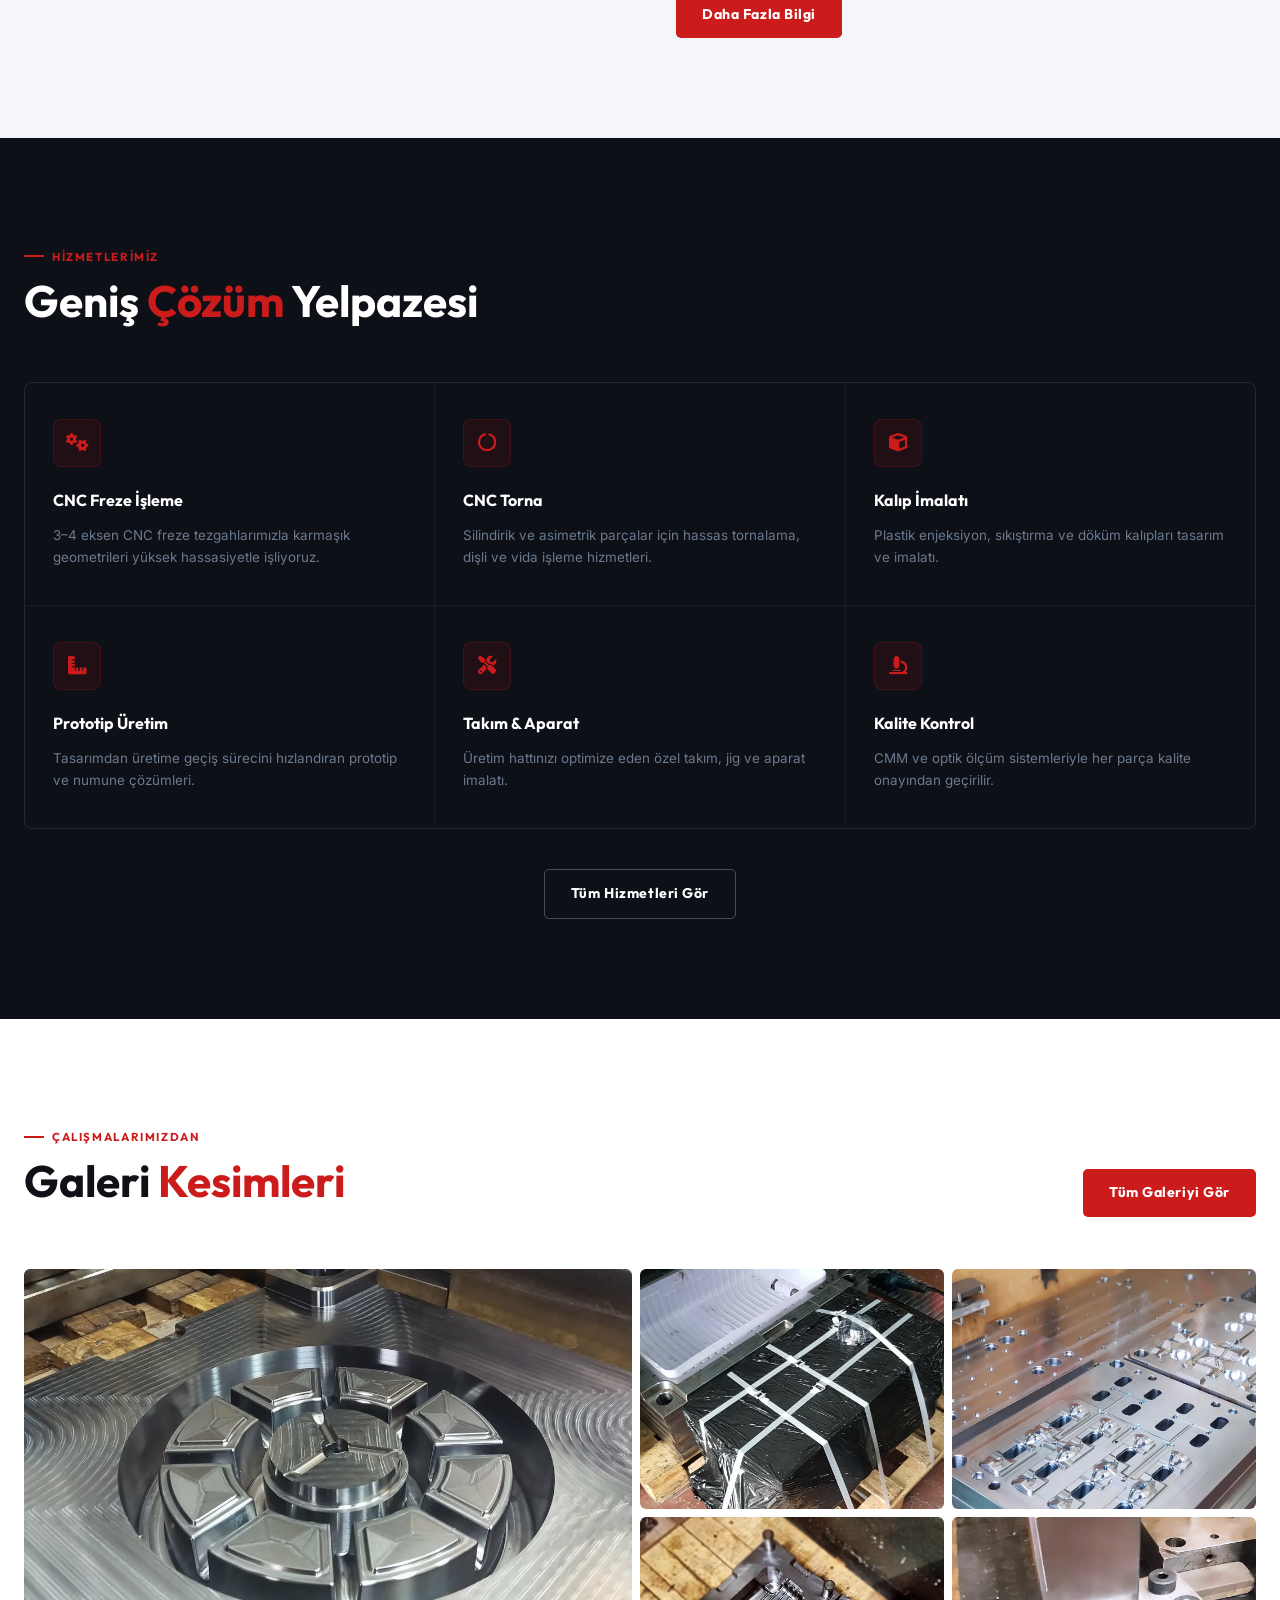
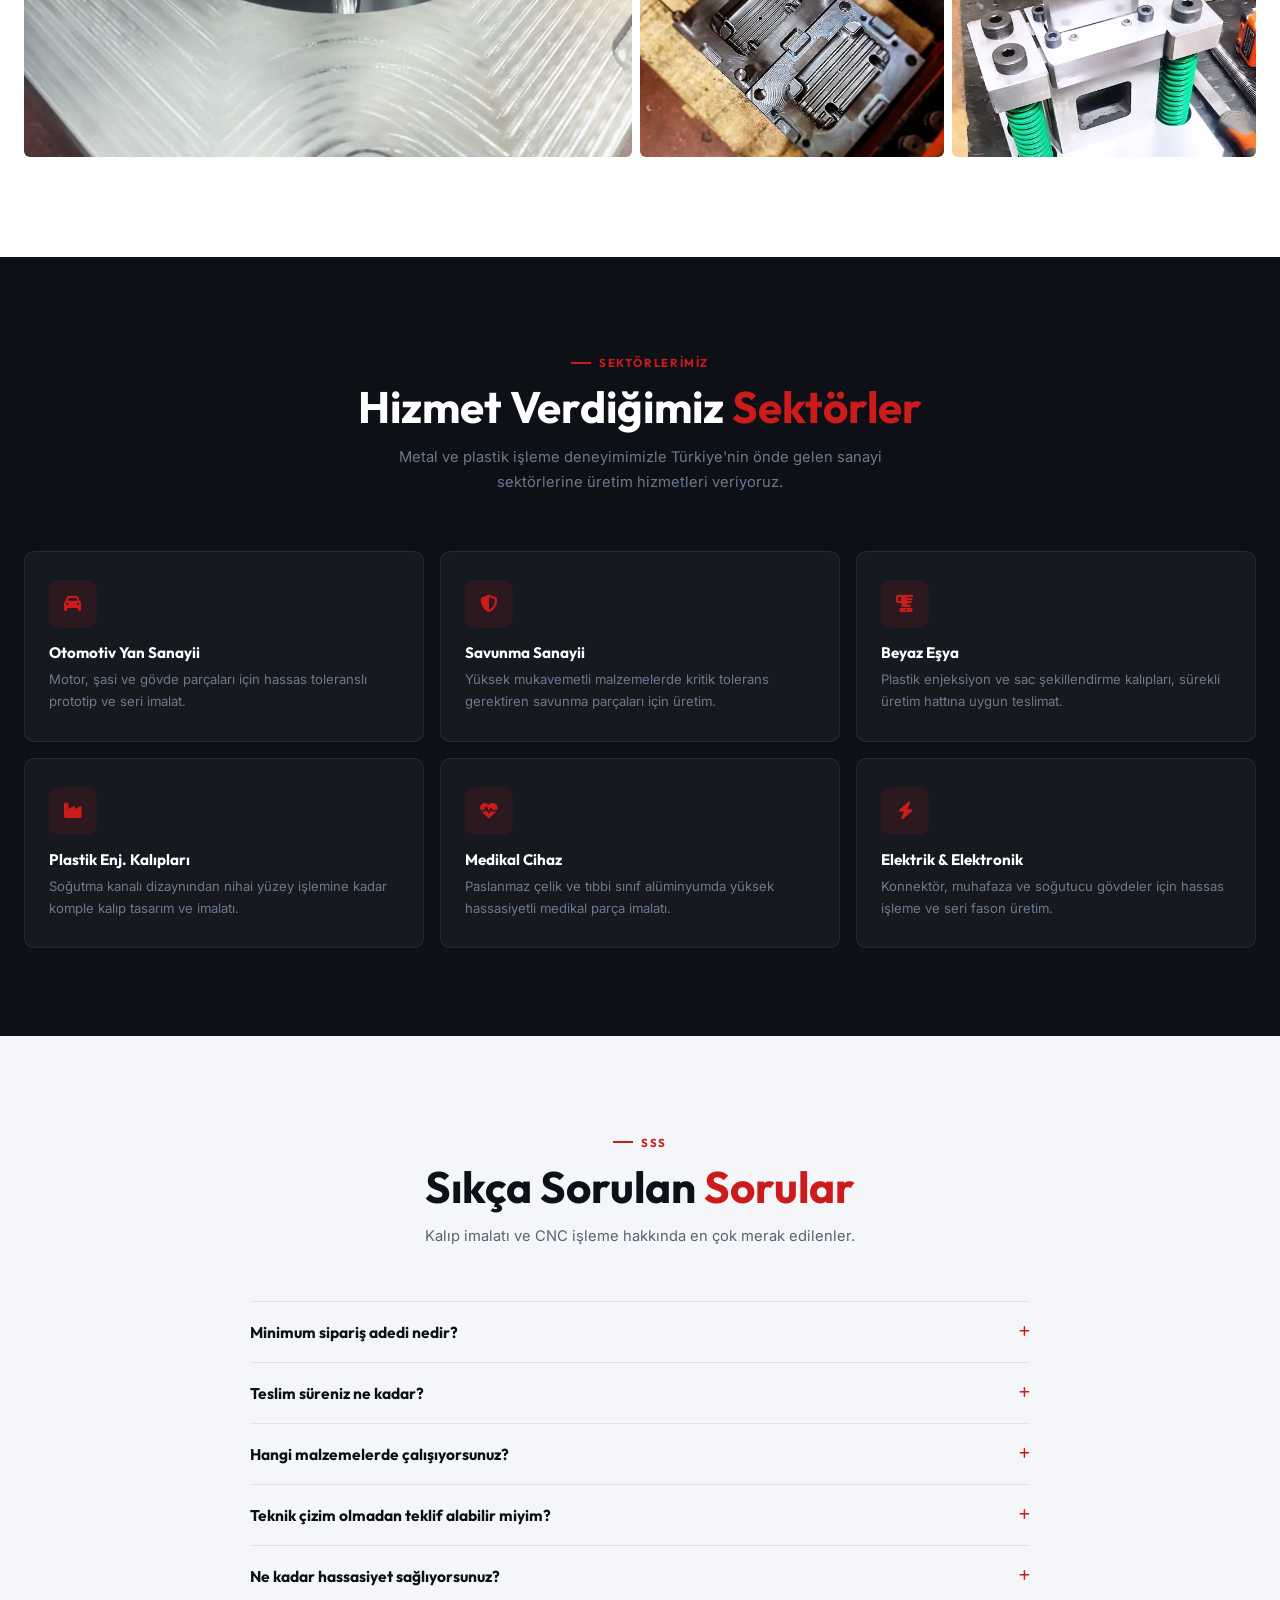
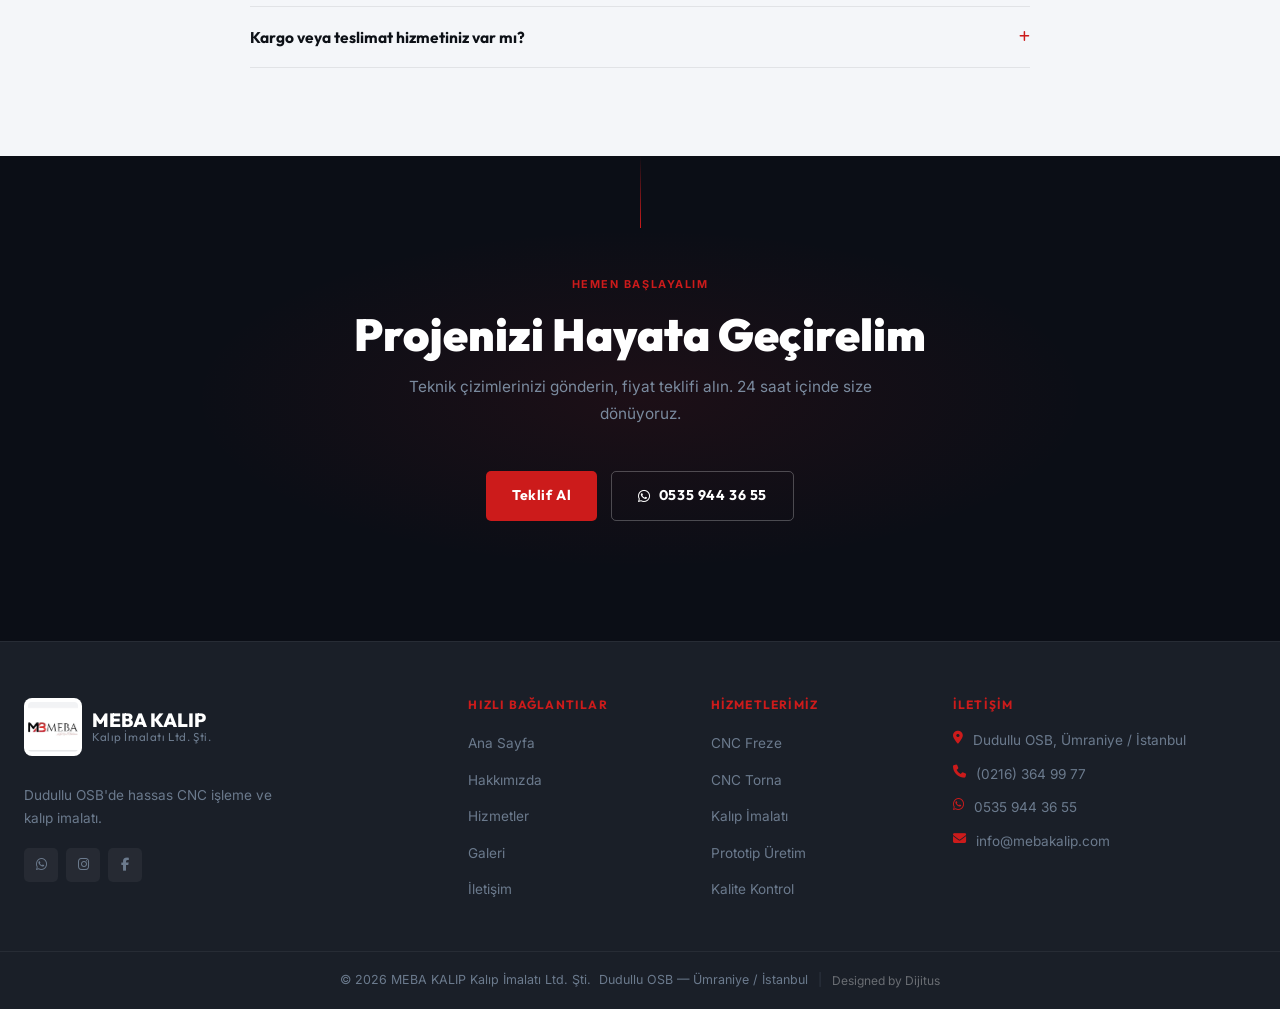
==== commit 01430e13: "design: hero başlık düzenlendi, & kaldırıldı, hafif sola kaydırıldı Co-Authored-By: Claude Sonnet 4." ====
--- a/index.html
+++ b/index.html
@@ -87,7 +87,8 @@
     .hero-inner {
       display: flex; flex-direction: column; align-items: flex-start;
       padding: 100px 0 110px;
-      max-width: 680px;
+      max-width: 760px;
+      margin-left: -12px;
     }
     .hero-badge {
       display: inline-flex; align-items: center; gap: 8px;
@@ -405,8 +406,7 @@
     <div class="hero-inner fade-in">
       <div class="hero-badge"><span class="dot"></span> Dudullu OSB &mdash; &#220;mraniye / &#304;stanbul</div>
       <h1 class="hero-headline">
-        Hassas <span class="hl">CNC</span><br>
-        &#304;&#351;leme &amp;<br>
+        Hassas <span class="hl">CNC</span> &#304;&#351;leme<br>
         <span class="hl2">Kal&#305;p &#304;malat&#305;</span>
       </h1>
       <p class="hero-sub">
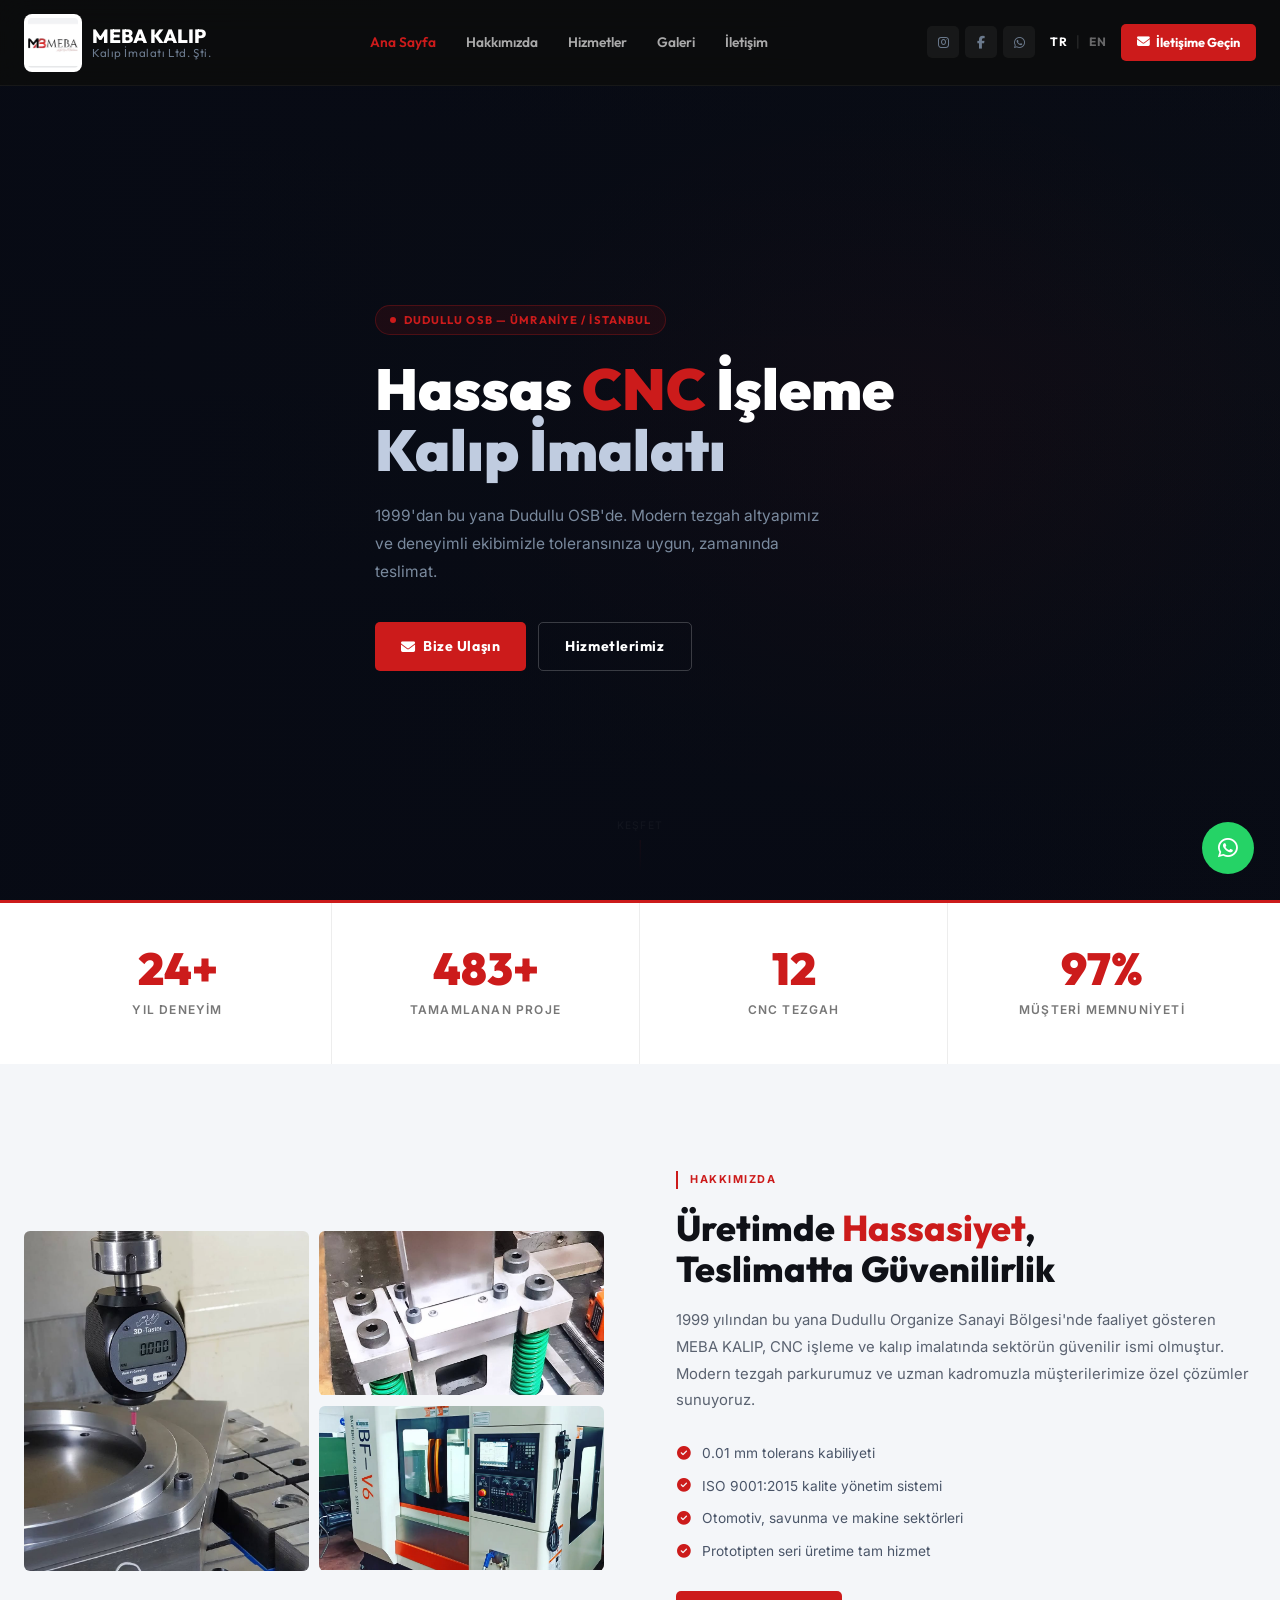
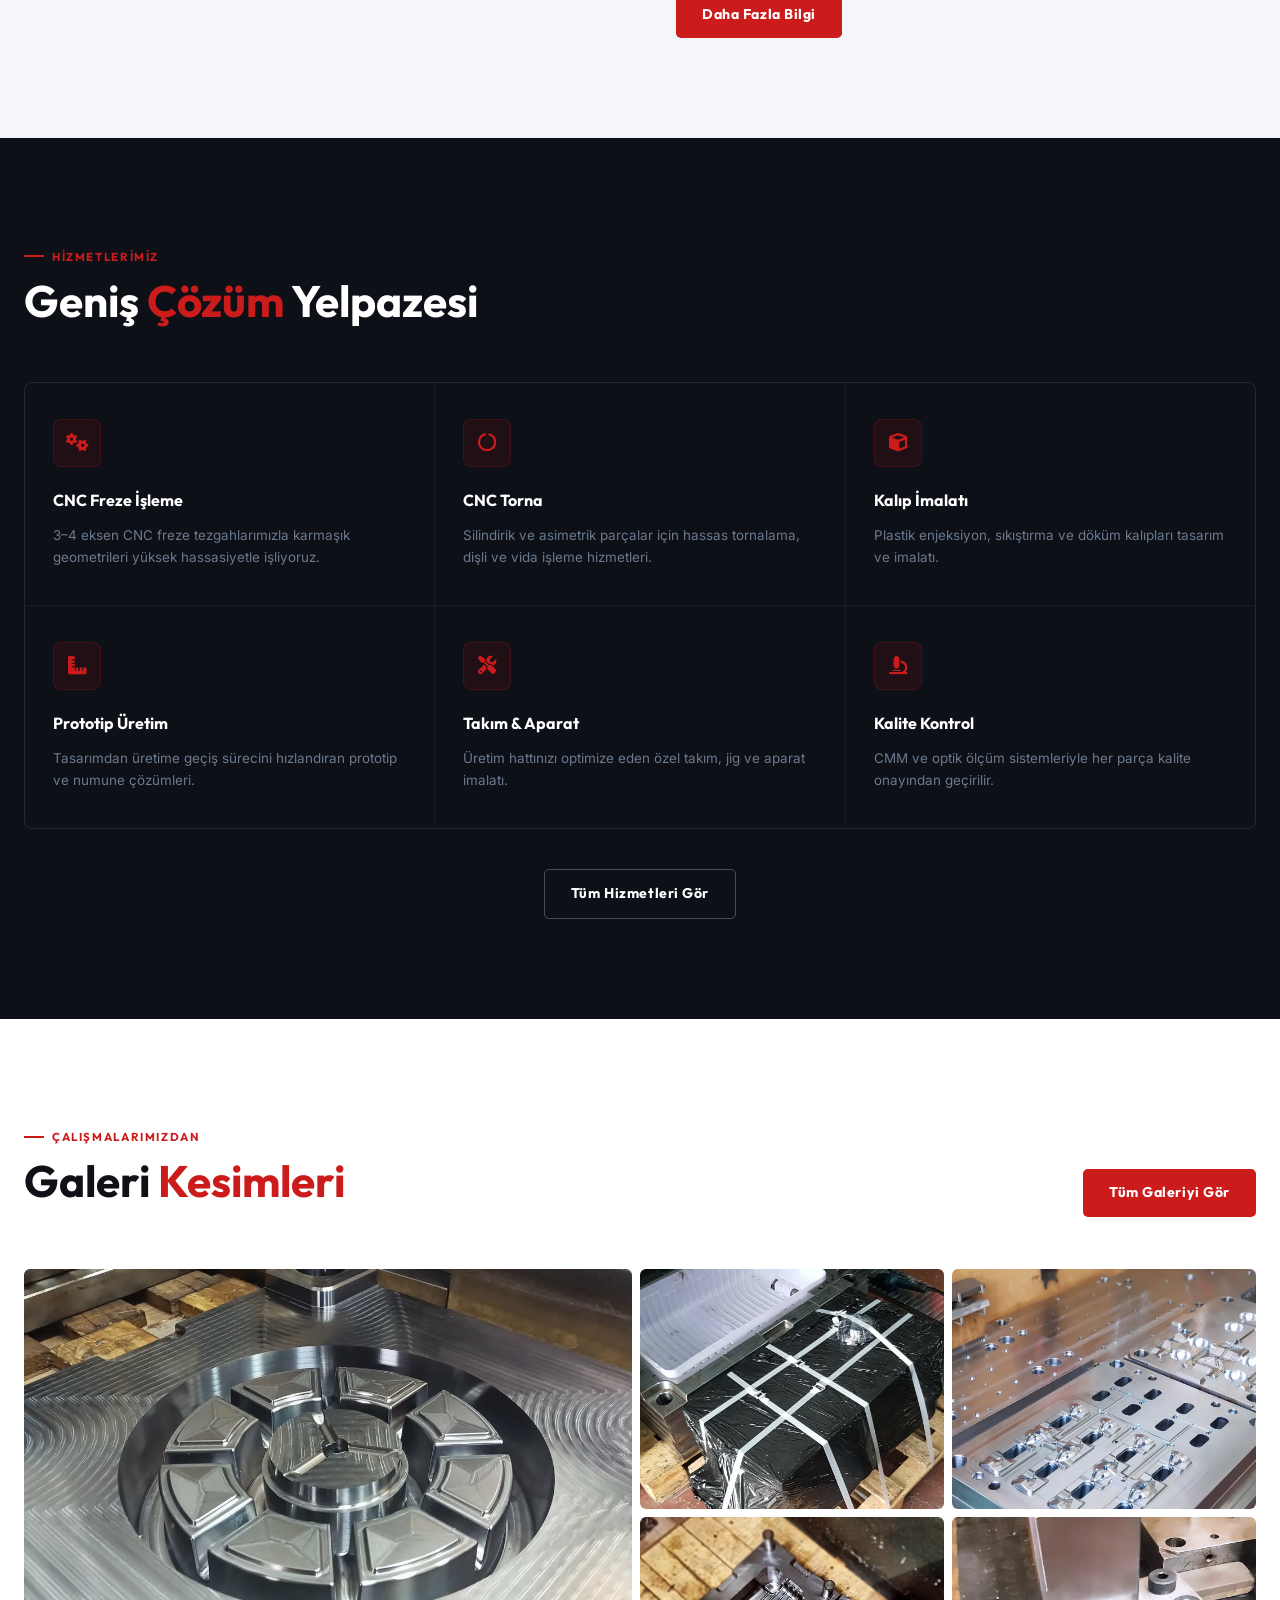
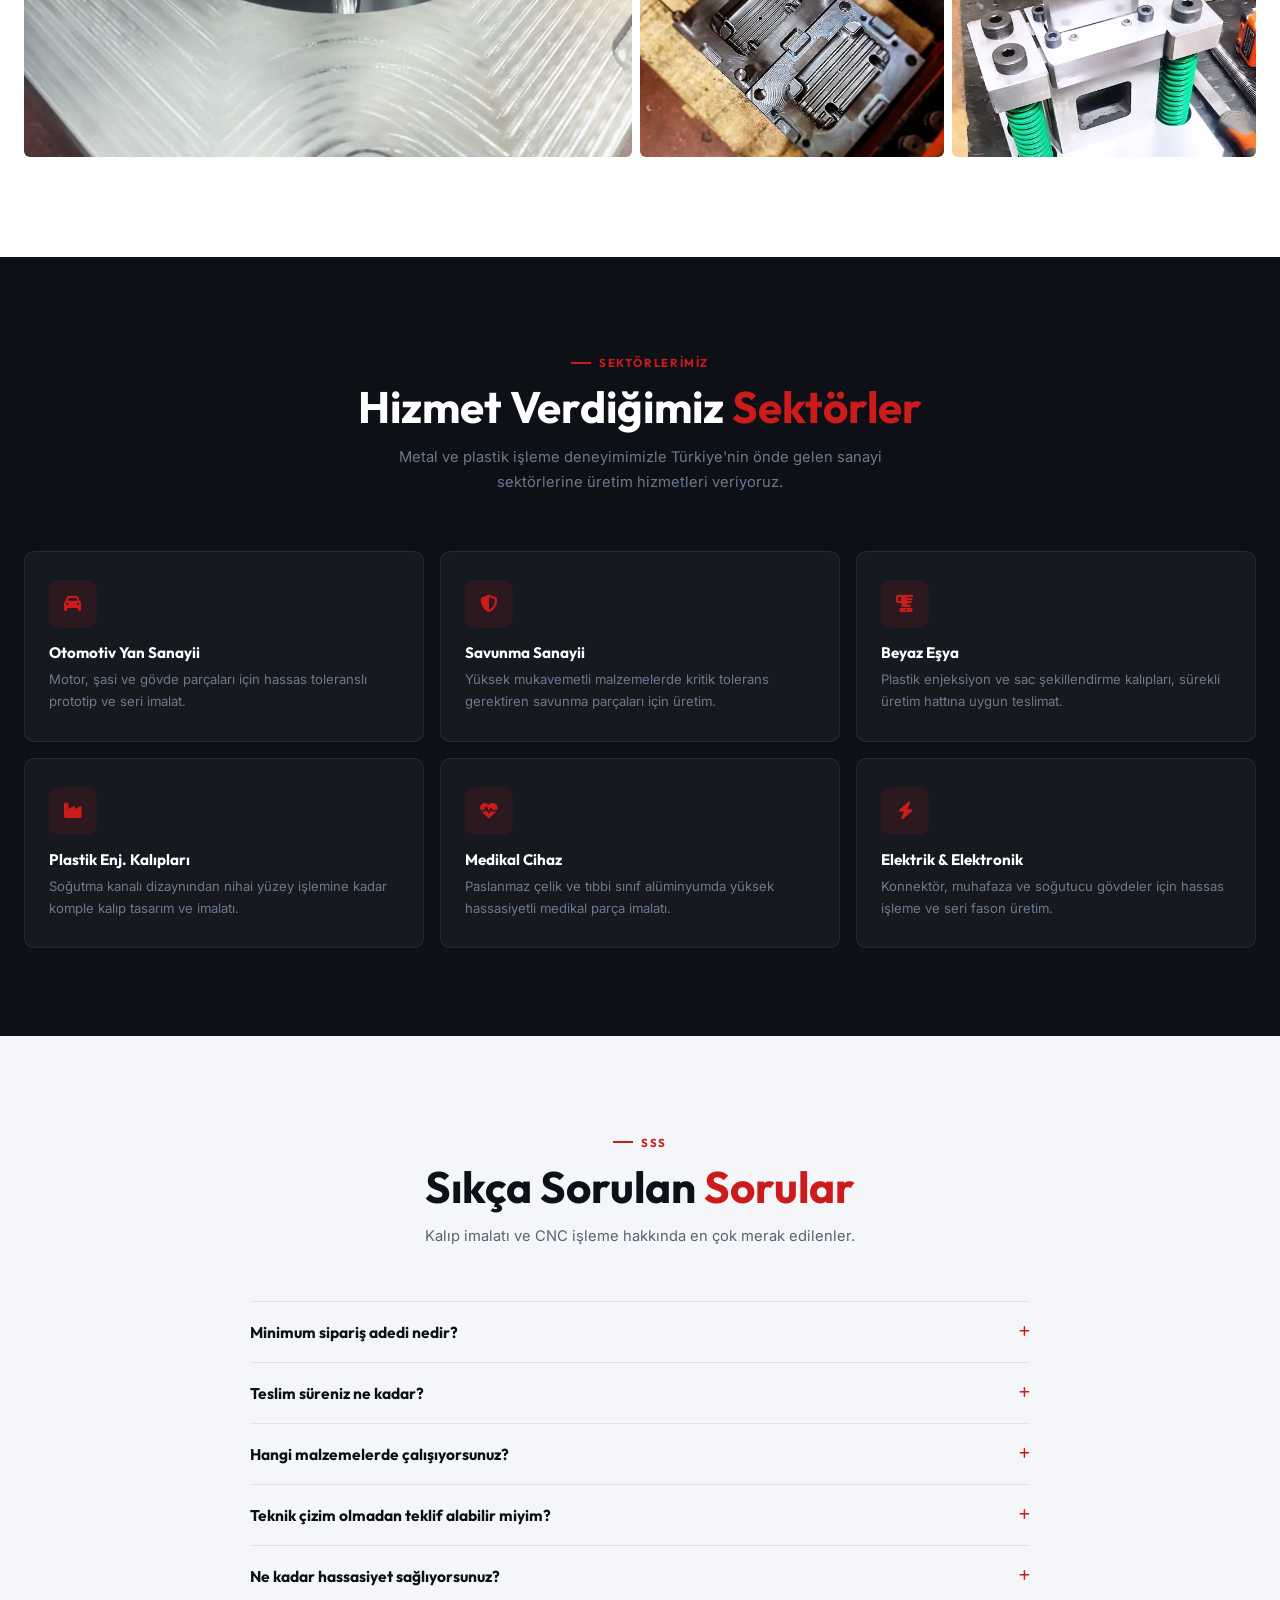
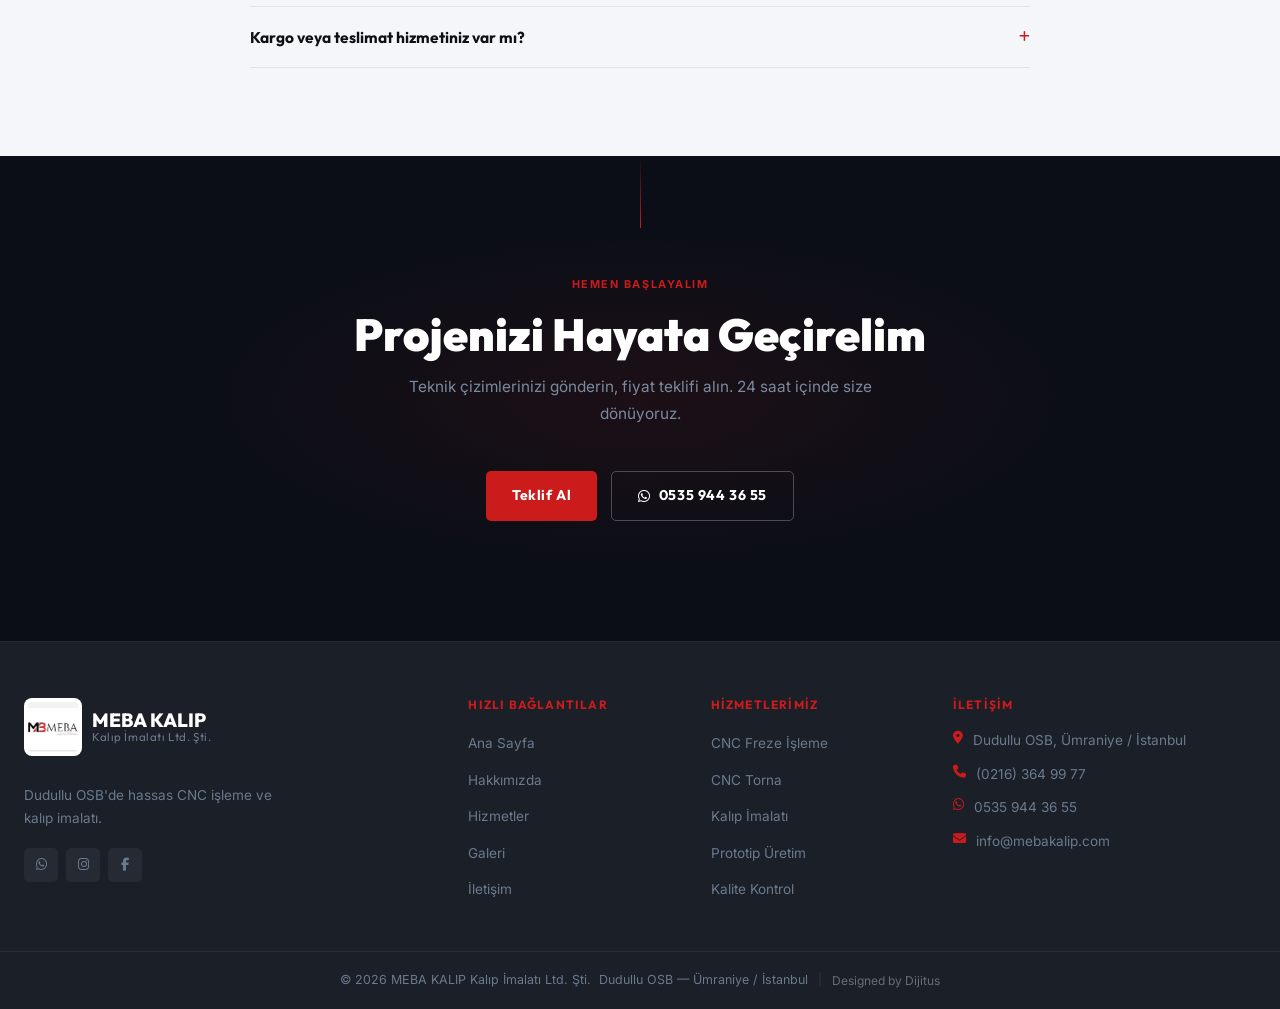
==== commit 72f3e192: "feat: add TR/EN language toggle with full i18n support - Add lang-toggle to desktop navbar (nav-righ" ====
--- a/index.html
+++ b/index.html
@@ -366,11 +366,11 @@
       <div class="nav-logo-text">MEBA KALIP<small>Kal&#305;p &#304;malat&#305; Ltd. &#350;ti.</small></div>
     </a>
     <div class="nav-menu">
-      <a href="index.html" class="active">Ana Sayfa</a>
-      <a href="hakkimizda.html">Hakk&#305;m&#305;zda</a>
-      <a href="hizmetler.html">Hizmetler</a>
-      <a href="galeri.html">Galeri</a>
-      <a href="iletisim.html">&#304;leti&#351;im</a>
+      <a href="index.html" class="active" data-i18n="nav.home">Ana Sayfa</a>
+      <a href="hakkimizda.html" data-i18n="nav.about">Hakkımızda</a>
+      <a href="hizmetler.html" data-i18n="nav.services">Hizmetler</a>
+      <a href="galeri.html" data-i18n="nav.gallery">Galeri</a>
+      <a href="iletisim.html" data-i18n="nav.contact">İletişim</a>
     </div>
     <div class="nav-right">
       <div class="nav-social">
@@ -378,18 +378,28 @@
         <a href="https://www.facebook.com/mebakalip" target="_blank" rel="noopener"><i class="fab fa-facebook-f"></i></a>
         <a href="https://wa.me/905359443655" target="_blank" rel="noopener"><i class="fab fa-whatsapp"></i></a>
       </div>
-      <div class="nav-cta"><a href="iletisim.html"><i class="fas fa-envelope"></i> &#304;leti&#351;ime Ge&#231;in</a></div>
+      <div class="lang-toggle">
+        <button class="lang-btn" data-lang="tr" onclick="setLang('tr')">TR</button>
+        <span class="lang-sep">|</span>
+        <button class="lang-btn" data-lang="en" onclick="setLang('en')">EN</button>
+      </div>
+      <div class="nav-cta"><a href="iletisim.html"><i class="fas fa-envelope"></i> <span data-i18n="nav.cta">İletişime Geçin</span></a></div>
     </div>
     <button class="nav-hamburger" id="navHamburger"><span></span><span></span><span></span></button>
   </div>
 </nav>
-<nav class="nav-mobile" id="navMobile">
-  <a href="index.html">Ana Sayfa</a>
-  <a href="hakkimizda.html">Hakk&#305;m&#305;zda</a>
-  <a href="hizmetler.html">Hizmetler</a>
-  <a href="galeri.html">Galeri</a>
-  <a href="iletisim.html">&#304;leti&#351;im</a>
+<nav class="nav-mobile" id="navMobile" data-mobile-nav="1">
+  <a href="index.html"><span style="display:none"></span></a>
+  <a href="hakkimizda.html" data-i18n="nav.about">Hakkımızda</a>
+  <a href="hizmetler.html" data-i18n="nav.services">Hizmetler</a>
+  <a href="galeri.html" data-i18n="nav.gallery">Galeri</a>
+  <a href="iletisim.html" data-i18n="nav.contact">İletişim</a>
   <a href="tel:+905359443655" style="color:var(--red);margin-top:8px;"><i class="fas fa-phone"></i> 0535 944 36 55</a>
+  <div class="lang-toggle lang-toggle--mobile">
+    <button class="lang-btn" data-lang="tr" onclick="setLang('tr')">TR</button>
+    <span class="lang-sep">|</span>
+    <button class="lang-btn" data-lang="en" onclick="setLang('en')">EN</button>
+  </div>
 </nav>
 
 <!-- ===== HERO ===== -->
@@ -404,22 +414,16 @@
 
   <div class="container">
     <div class="hero-inner fade-in">
-      <div class="hero-badge"><span class="dot"></span> Dudullu OSB &mdash; &#220;mraniye / &#304;stanbul</div>
-      <h1 class="hero-headline">
-        Hassas <span class="hl">CNC</span> &#304;&#351;leme<br>
-        <span class="hl2">Kal&#305;p &#304;malat&#305;</span>
-      </h1>
-      <p class="hero-sub">
-        1999&apos;dan bu yana Dudullu OSB&apos;de. Modern tezgah altyap&#305;m&#305;z ve
-        deneyimli ekibimizle tolerans&#305;n&#305;za uygun, zaman&#305;nda teslimat.
-      </p>
+      <div class="hero-badge"><span class="dot"></span> <span data-i18n="hero.badge">Dudullu OSB — Ümraniye / İstanbul</span></div>
+      <h1 class="hero-headline" data-i18n-html="hero.h1">Hassas <span class="hl">CNC</span> İşleme<br><span class="hl2">Kalıp İmalatı</span></h1>
+      <p class="hero-sub" data-i18n="hero.sub">1999'dan bu yana Dudullu OSB'de. Modern tezgah altyapımız ve deneyimli ekibimizle toleransınıza uygun, zamanında teslimat.</p>
       <div class="hero-actions">
-        <a href="iletisim.html" class="btn btn-primary"><i class="fas fa-envelope"></i> Bize Ula&#351;&#305;n</a>
-        <a href="hizmetler.html" class="btn btn-outline">Hizmetlerimiz</a>
-      </div>
-    </div>
-  </div>
-  <div class="hero-scroll">Ke&#351;fet</div>
+        <a href="iletisim.html" class="btn btn-primary"><i class="fas fa-envelope"></i> <span data-i18n="hero.btn1">Bize Ulaşın</span></a>
+        <a href="hizmetler.html" class="btn btn-outline" data-i18n="hero.btn2">Hizmetlerimiz</a>
+      </div>
+    </div>
+  </div>
+  <div class="hero-scroll" data-i18n="hero.scroll">Keşfet</div>
 </section>
 
 <!-- ===== STATS ===== -->
@@ -427,19 +431,19 @@
   <div class="stats-row container" style="padding:0 24px;">
     <div class="stat-box fade-in">
       <div class="stat-box-num" data-target="25" data-suffix="+">25+</div>
-      <div class="stat-box-label">Y&#305;l Deneyim</div>
+      <div class="stat-box-label" data-i18n="stat.years">Yıl Deneyim</div>
     </div>
     <div class="stat-box fade-in stagger-1">
       <div class="stat-box-num" data-target="500" data-suffix="+">500+</div>
-      <div class="stat-box-label">Tamamlanan Proje</div>
+      <div class="stat-box-label" data-i18n="stat.projects" data-i18n="stat.projects">Tamamlanan Proje</div>
     </div>
     <div class="stat-box fade-in stagger-2">
       <div class="stat-box-num" data-target="12">12</div>
-      <div class="stat-box-label">CNC Tezgah</div>
+      <div class="stat-box-label" data-i18n="stat.machines" data-i18n="stat.machines">CNC Tezgah</div>
     </div>
     <div class="stat-box fade-in stagger-3">
       <div class="stat-box-num" data-target="100" data-suffix="%">100%</div>
-      <div class="stat-box-label">M&#252;&#351;teri Memnuniyeti</div>
+      <div class="stat-box-label" data-i18n="stat.satisfaction">Müşteri Memnuniyeti</div>
     </div>
   </div>
 </section>
@@ -460,21 +464,17 @@
         </div>
       </div>
       <div class="about-text slide-right">
-        <span class="about-tag">Hakk&#305;m&#305;zda</span>
-        <h2 class="about-h2">&#220;retimde <em>Hassasiyet</em>,<br>Teslimatta G&#252;venilirlik</h2>
-        <p class="about-desc">
-          1999 y&#305;l&#305;ndan bu yana Dudullu Organize Sanayi B&#246;lgesi&#8217;nde faaliyet g&#246;steren MEBA KALIP,
-          CNC i&#351;leme ve kal&#305;p imalat&#305;nda sekt&#246;r&#252;n g&#252;venilir ismi olmu&#351;tur.
-          Modern tezgah parkurum&#252;z ve uzman kadromuzla m&#252;&#351;terilerimize &#246;zel &#231;&#246;z&#252;mler sunuyoruz.
-        </p>
+        <span class="about-tag" data-i18n="about.tag">Hakkımızda</span>
+        <h2 class="about-h2" data-i18n-html="about.h2">Üretimde <em>Hassasiyet</em>,<br>Teslimatta Güvenilirlik</h2>
+        <p class="about-desc" data-i18n="about.desc">1999 yılından bu yana Dudullu Organize Sanayi Bölgesi'nde faaliyet gösteren MEBA KALIP, CNC işleme ve kalıp imalatında sektörün güvenilir ismi olmuştur. Modern tezgah parkurumuz ve uzman kadromuzla müşterilerimize özel çözümler sunuyoruz.</p>
         <div class="about-facts">
-          <div class="about-fact"><i class="fa fa-check-circle"></i> 0.01 mm tolerans kabiliyeti</div>
-          <div class="about-fact"><i class="fa fa-check-circle"></i> ISO 9001:2015 kalite y&#246;netim sistemi</div>
-          <div class="about-fact"><i class="fa fa-check-circle"></i> Otomotiv, savunma ve makine sekt&#246;rleri</div>
-          <div class="about-fact"><i class="fa fa-check-circle"></i> Prototipten seri &#252;retime tam hizmet</div>
+          <div class="about-fact"><i class="fa fa-check-circle"></i> <span data-i18n="about.fact1">0.01 mm tolerans kabiliyeti</span></div>
+          <div class="about-fact"><i class="fa fa-check-circle"></i> <span data-i18n="about.fact2">ISO 9001:2015 kalite yönetim sistemi</span></div>
+          <div class="about-fact"><i class="fa fa-check-circle"></i> <span data-i18n="about.fact3">Otomotiv, savunma ve makine sektörleri</span></div>
+          <div class="about-fact"><i class="fa fa-check-circle"></i> <span data-i18n="about.fact4">Prototipten seri üretime tam hizmet</span></div>
         </div>
         <div style="margin-top:28px;">
-          <a href="hakkimizda.html" class="btn btn-primary">Daha Fazla Bilgi</a>
+          <a href="hakkimizda.html" class="btn btn-primary" data-i18n="about.btn">Daha Fazla Bilgi</a>
         </div>
       </div>
     </div>
@@ -485,43 +485,43 @@
 <section class="services-section">
   <div class="container">
     <div class="services-h">
-      <div class="section-label">Hizmetlerimiz</div>
-      <h2 class="section-title">Geni&#351; <span>&#199;&#246;z&#252;m</span> Yelpazesi</h2>
+      <div class="section-label" data-i18n="svc.label">Hizmetlerimiz</div>
+      <h2 class="section-title" data-i18n-html="svc.h2">Geniş <span>Çözüm</span> Yelpazesi</h2>
     </div>
     <div class="svc-grid">
       <div class="svc-card slide-up">
         <div class="svc-icon"><i class="fa fa-cogs"></i></div>
-        <div class="svc-title">CNC Freze &#304;&#351;leme</div>
-        <p class="svc-desc">3&#8211;4 eksen CNC freze tezgahlar&#305;m&#305;zla karma&#351;&#305;k geometrileri y&#252;ksek hassasiyetle i&#351;liyoruz.</p>
+        <div class="svc-title" data-i18n="svc1.title">CNC Freze İşleme</div>
+        <p class="svc-desc" data-i18n="svc1.desc">3–4 eksen CNC freze tezgahlarımızla karmaşık geometrileri yüksek hassasiyetle işliyoruz.</p>
       </div>
       <div class="svc-card slide-up stagger-1">
         <div class="svc-icon"><i class="fa fa-circle-notch"></i></div>
-        <div class="svc-title">CNC Torna</div>
-        <p class="svc-desc">Silindirik ve asimetrik par&#231;alar i&#231;in hassas tornalama, di&#351;li ve vida i&#351;leme hizmetleri.</p>
+        <div class="svc-title" data-i18n="svc2.title">CNC Torna</div>
+        <p class="svc-desc" data-i18n="svc2.desc">Silindirik ve asimetrik parçalar için hassas tornalama, dişli ve vida işleme hizmetleri.</p>
       </div>
       <div class="svc-card slide-up stagger-2">
         <div class="svc-icon"><i class="fa fa-cube"></i></div>
-        <div class="svc-title">Kal&#305;p &#304;malat&#305;</div>
-        <p class="svc-desc">Plastik enjeksiyon, s&#305;k&#305;&#351;t&#305;rma ve d&#246;k&#252;m kal&#305;plar&#305; tasar&#305;m ve imalat&#305;.</p>
+        <div class="svc-title" data-i18n="svc3.title">Kalıp İmalatı</div>
+        <p class="svc-desc" data-i18n="svc3.desc">Plastik enjeksiyon, sıkıştırma ve döküm kalıpları tasarım ve imalatı.</p>
       </div>
       <div class="svc-card slide-up stagger-3">
         <div class="svc-icon"><i class="fa fa-ruler-combined"></i></div>
-        <div class="svc-title">Prototip &#220;retim</div>
-        <p class="svc-desc">Tasar&#305;mdan &#252;retime ge&#231;i&#351; s&#252;recini h&#305;zland&#305;ran prototip ve numune &#231;&#246;z&#252;mleri.</p>
+        <div class="svc-title" data-i18n="svc4.title">Prototip Üretim</div>
+        <p class="svc-desc" data-i18n="svc4.desc">Tasarımdan üretime geçiş sürecini hızlandıran prototip ve numune çözümleri.</p>
       </div>
       <div class="svc-card slide-up stagger-4">
         <div class="svc-icon"><i class="fa fa-tools"></i></div>
-        <div class="svc-title">Tak&#305;m &amp; Aparat</div>
-        <p class="svc-desc">&#220;retim hatt&#305;n&#305;z&#305; optimize eden &#246;zel tak&#305;m, jig ve aparat imalat&#305;.</p>
+        <div class="svc-title" data-i18n="svc5.title">Takım & Aparat</div>
+        <p class="svc-desc" data-i18n="svc5.desc">Üretim hattınızı optimize eden özel takım, jig ve aparat imalatı.</p>
       </div>
       <div class="svc-card slide-up stagger-5">
         <div class="svc-icon"><i class="fa fa-microscope"></i></div>
-        <div class="svc-title">Kalite Kontrol</div>
-        <p class="svc-desc">CMM ve optik &#246;l&#231;&#252;m sistemleriyle her par&#231;a kalite onay&#305;ndan ge&#231;irilir.</p>
+        <div class="svc-title" data-i18n="svc6.title">Kalite Kontrol</div>
+        <p class="svc-desc" data-i18n="svc6.desc">CMM ve optik ölçüm sistemleriyle her parça kalite onayından geçirilir.</p>
       </div>
     </div>
     <div style="margin-top:40px; text-align:center;">
-      <a href="hizmetler.html" class="btn btn-outline" style="border-color:rgba(255,255,255,0.25);">T&#252;m Hizmetleri G&#246;r</a>
+      <a href="hizmetler.html" class="btn btn-outline" style="border-color:rgba(255,255,255,0.25);" data-i18n="svc.btn">Tüm Hizmetleri Gör</a>
     </div>
   </div>
 </section>
@@ -531,31 +531,31 @@
   <div class="container">
     <div class="gt-header">
       <div class="slide-left">
-        <div class="section-label" style="color:var(--red)">&#199;al&#305;&#351;malar&#305;m&#305;zdan</div>
-        <h2 class="section-title" style="color:#0f1117;">Galeri <span>Kesimleri</span></h2>
-      </div>
-      <a href="galeri.html" class="btn btn-primary slide-right" style="margin-bottom:4px;">T&#252;m Galeriyi G&#246;r</a>
+        <div class="section-label" style="color:var(--red)" data-i18n="gal.label">Çalışmalarımızdan</div>
+        <h2 class="section-title" style="color:#0f1117;" data-i18n-html="gal.h2">Galeri <span>Kesimleri</span></h2>
+      </div>
+      <a href="galeri.html" class="btn btn-primary slide-right" style="margin-bottom:4px;" data-i18n="gal.btn">Tüm Galeriyi Gör</a>
     </div>
     <div class="gt-grid">
       <div class="gt-item fade-in" onclick="openLb('img/galeri/ig_9.webp','CNC &#304;&#351;leme')">
         <img src="img/galeri/ig_9.webp" alt="CNC İşleme" loading="lazy" />
-        <div class="gt-overlay"><span>CNC &#304;&#351;leme</span></div>
+        <div class="gt-overlay"><span data-i18n="gal.item1">CNC İşleme</span></div>
       </div>
       <div class="gt-item fade-in stagger-1" onclick="openLb('img/galeri/ig_4.webp','Kal&#305;p &#304;malat&#305;')">
         <img src="img/galeri/ig_4.webp" alt="Kalıp İmalatı" loading="lazy" />
-        <div class="gt-overlay"><span>Kal&#305;p &#304;malat&#305;</span></div>
+        <div class="gt-overlay"><span data-i18n="gal.item2">Kalıp İmalatı</span></div>
       </div>
       <div class="gt-item fade-in stagger-2" onclick="openLb('img/galeri/ig_6.webp','Torna')">
         <img src="img/galeri/ig_6.webp" alt="Torna" loading="lazy" />
-        <div class="gt-overlay"><span>Torna &#304;&#351;leme</span></div>
+        <div class="gt-overlay"><span data-i18n="gal.item3">Torna İşleme</span></div>
       </div>
       <div class="gt-item fade-in stagger-3" onclick="openLb('img/galeri/ig_8.webp','Freze')">
         <img src="img/galeri/ig_8.webp" alt="Freze İşleme" loading="lazy" />
-        <div class="gt-overlay"><span>Freze &#304;&#351;leme</span></div>
+        <div class="gt-overlay"><span data-i18n="gal.item4">Freze İşleme</span></div>
       </div>
       <div class="gt-item fade-in stagger-4" onclick="openLb('img/galeri/ig_10.webp','&#220;retim')">
         <img src="img/galeri/ig_10.webp" alt="Üretim" loading="lazy" />
-        <div class="gt-overlay"><span>&#220;retim</span></div>
+        <div class="gt-overlay"><span data-i18n="gal.item5">Üretim</span></div>
       </div>
     </div>
   </div>
@@ -572,39 +572,39 @@
   <div class="container">
     <div style="text-align:center;margin-bottom:56px;">
       <div class="section-label" style="justify-content:center;">Sektörlerimiz</div>
-      <h2 class="section-title" style="margin-bottom:12px;">Hizmet Verdi&#287;imiz <span>Sekt&#246;rler</span></h2>
-      <p style="color:var(--muted);max-width:520px;margin:0 auto;font-size:0.92rem;line-height:1.7;">Metal ve plastik i&#351;leme deneyimimizle Türkiye'nin önde gelen sanayi sektörlerine üretim hizmetleri veriyoruz.</p>
+      <h2 class="section-title" style="margin-bottom:12px;" data-i18n-html="sec.h2">Hizmet Verdiğimiz <span>Sektörler</span></h2>
+      <p style="color:var(--muted);max-width:520px;margin:0 auto;font-size:0.92rem;line-height:1.7;" data-i18n="sec.desc">Metal ve plastik işleme deneyimimizle Türkiye'nin önde gelen sanayi sektörlerine üretim hizmetleri veriyoruz.</p>
     </div>
     <div style="display:grid;grid-template-columns:repeat(3,1fr);gap:16px;" class="sectors-grid">
       <div class="sector-card slide-up">
         <div class="sector-icon"><i class="fas fa-car"></i></div>
-        <h3>Otomotiv Yan Sanayii</h3>
-        <p>Motor, &#351;asi ve g&#246;vde par&#231;alar&#305; i&#231;in hassas tole&shy;ransl&#305; prototip ve seri imalat.</p>
+        <h3 data-i18n="sec1.title">Otomotiv Yan Sanayii</h3>
+        <p data-i18n="sec1.desc">Motor, şasi ve gövde parçaları için hassas toleranslı prototip ve seri imalat.</p>
       </div>
       <div class="sector-card slide-up stagger-1">
         <div class="sector-icon"><i class="fas fa-shield-alt"></i></div>
-        <h3>Savunma Sanayii</h3>
-        <p>Y&#252;ksek mukavemetli malzemelerde kritik tolerans gerektiren savunma par&#231;alar&#305; i&#231;in &#252;retim.</p>
+        <h3 data-i18n="sec2.title">Savunma Sanayii</h3>
+        <p data-i18n="sec2.desc">Yüksek mukavemetli malzemelerde kritik tolerans gerektiren savunma parçaları için üretim.</p>
       </div>
       <div class="sector-card slide-up stagger-2">
         <div class="sector-icon"><i class="fas fa-blender"></i></div>
-        <h3>Beyaz E&#351;ya</h3>
-        <p>Plastik enjeksiyon ve sac &#351;ekillendirme kal&#305;plar&#305;, s&#252;rekli &#252;retim hatt&#305;na uygun teslimat.</p>
+        <h3 data-i18n="sec3.title">Beyaz Eşya</h3>
+        <p data-i18n="sec3.desc">Plastik enjeksiyon ve sac şekillendirme kalıpları, sürekli üretim hattına uygun teslimat.</p>
       </div>
       <div class="sector-card slide-up stagger-1">
         <div class="sector-icon"><i class="fas fa-industry"></i></div>
-        <h3>Plastik Enj. Kal&#305;plar&#305;</h3>
-        <p>So&#287;utma kanal&#305; dizayn&#305;ndan nihai y&#252;zey i&#351;lemine kadar komple kal&#305;p tasar&#305;m ve imalat&#305;.</p>
+        <h3 data-i18n="sec4.title">Plastik Enj. Kalıpları</h3>
+        <p data-i18n="sec4.desc">Soğutma kanalı dizaynından nihai yüzey işlemine kadar komple kalıp tasarım ve imalatı.</p>
       </div>
       <div class="sector-card slide-up stagger-2">
         <div class="sector-icon"><i class="fas fa-heartbeat"></i></div>
-        <h3>Medikal Cihaz</h3>
-        <p>Paslanmaz &#231;elik ve t&#305;bbi s&#305;n&#305;f alüminyumda y&#252;ksek hassasiyetli medikal par&#231;a imalat&#305;.</p>
+        <h3 data-i18n="sec5.title">Medikal Cihaz</h3>
+        <p data-i18n="sec5.desc">Paslanmaz çelik ve tıbbi sınıf alüminyumda yüksek hassasiyetli medikal parça imalatı.</p>
       </div>
       <div class="sector-card slide-up stagger-3">
         <div class="sector-icon"><i class="fas fa-bolt"></i></div>
-        <h3>Elektrik &amp; Elektronik</h3>
-        <p>Konnekt&#246;r, muhafaza ve so&#287;utucu g&#246;vdeler i&#231;in hassas i&#351;leme ve seri fason &#252;retim.</p>
+        <h3 data-i18n="sec6.title">Elektrik & Elektronik</h3>
+        <p data-i18n="sec6.desc">Konnektör, muhafaza ve soğutucu gövdeler için hassas işleme ve seri fason üretim.</p>
       </div>
     </div>
   </div>
@@ -614,63 +614,63 @@
 <section id="sss" style="padding:88px 0;background:#f4f6f9;">
   <div class="container">
     <div style="text-align:center;margin-bottom:52px;">
-      <div class="section-label" style="justify-content:center;color:var(--red);">SSS</div>
-      <h2 class="section-title" style="margin-bottom:12px;color:#0d1117;">S&#305;k&#231;a Sorulan <span>Sorular</span></h2>
-      <p style="color:#5a6270;max-width:500px;margin:0 auto;font-size:0.92rem;line-height:1.7;">Kalıp imalatı ve CNC işleme hakkında en çok merak edilenler.</p>
+      <div class="section-label" style="justify-content:center;color:var(--red);" data-i18n="faq.label">SSS</div>
+      <h2 class="section-title" style="margin-bottom:12px;color:#0d1117;" data-i18n-html="faq.h2">Sıkça Sorulan <span>Sorular</span></h2>
+      <p style="color:#5a6270;max-width:500px;margin:0 auto;font-size:0.92rem;line-height:1.7;" data-i18n="faq.desc">Kalıp imalatı ve CNC işleme hakkında en çok merak edilenler.</p>
     </div>
     <div style="max-width:780px;margin:0 auto;" class="faq-list">
       <div class="faq-item slide-up">
         <button class="faq-q">
-          <span>Minimum sipari&#351; adedi nedir?</span>
+          <span data-i18n="faq1.q">Minimum sipariş adedi nedir?</span>
           <i class="fas fa-plus"></i>
         </button>
         <div class="faq-a">
-          <p>Minimum sipari&#351; adedimiz yoktur. Tek parça prototip siparişlerinden binlerce adetlik seri üretime kadar her hacimde hizmet veriyoruz. Küçük partilerde birim maliyet farklılık gösterebilir; fiyat teklifi için bizimle iletişime geçin.</p>
+          <p data-i18n="faq1.a">Minimum sipariş adedimiz yoktur. Tek parça prototip siparişlerinden binlerce adetlik seri üretime kadar her hacimde hizmet veriyoruz. Küçük partilerde birim maliyet farklılık gösterebilir; fiyat teklifi için bizimle iletişime geçin.</p>
         </div>
       </div>
       <div class="faq-item slide-up stagger-1">
         <button class="faq-q">
-          <span>Teslim s&#252;reniz ne kadar?</span>
+          <span data-i18n="faq2.q">Teslim süreniz ne kadar?</span>
           <i class="fas fa-plus"></i>
         </button>
         <div class="faq-a">
-          <p>Teslim süresi parça karmaşıklığına ve miktarına göre değişir. Prototip ve tekil parçalarda genellikle 3–7 iş günü, seri üretimde 2–4 hafta hedefliyoruz. Acil siparişler için öncelikli üretim imkânımız mevcuttur.</p>
+          <p data-i18n="faq2.a">Teslim süresi parça karmaşıklığına ve miktarına göre değişir. Prototip ve tekil parçalarda genellikle 3–7 iş günü, seri üretimde 2–4 hafta hedefliyoruz. Acil siparişler için öncelikli üretim imkânımız mevcuttur.</p>
         </div>
       </div>
       <div class="faq-item slide-up stagger-2">
         <button class="faq-q">
-          <span>Hangi malzemelerde &#231;al&#305;&#351;&#305;yorsunuz?</span>
+          <span data-i18n="faq3.q">Hangi malzemelerde çalışıyorsunuz?</span>
           <i class="fas fa-plus"></i>
         </button>
         <div class="faq-a">
-          <p>Başta çelik (C45, 1.2343, 1.2379), paslanmaz çelik (304, 316L), alüminyum alaşımları (6061, 7075) ve çeşitli plastikler (POM, PA66, PEEK) olmak üzere geniş bir malzeme yelpazesinde işleme yapabiliyoruz.</p>
+          <p data-i18n="faq3.a">Başta çelik (C45, 1.2343, 1.2379), paslanmaz çelik (304, 316L), alüminyum alaşımları (6061, 7075) ve çeşitli plastikler (POM, PA66, PEEK) olmak üzere geniş bir malzeme yelpazesinde işleme yapabiliyoruz.</p>
         </div>
       </div>
       <div class="faq-item slide-up stagger-1">
         <button class="faq-q">
-          <span>Teknik &#231;izim olmadan teklif alabilir miyim?</span>
+          <span data-i18n="faq4.q">Teknik çizim olmadan teklif alabilir miyim?</span>
           <i class="fas fa-plus"></i>
         </button>
         <div class="faq-a">
-          <p>Evet. Numune, eskiz veya sözlü tanımlama ile de fiyat teklifi hazırlayabiliriz. Teknik resim isterseniz tasarım danışmanlığı da sunuyoruz. WhatsApp üzerinden fotoğraf veya taslak göndererek başlayabilirsiniz.</p>
+          <p data-i18n="faq4.a">Evet. Numune, eskiz veya sözlü tanımlama ile de fiyat teklifi hazırlayabiliriz. Teknik resim isterseniz tasarım danışmanlığı da sunuyoruz. WhatsApp üzerinden fotoğraf veya taslak göndererek başlayabilirsiniz.</p>
         </div>
       </div>
       <div class="faq-item slide-up stagger-2">
         <button class="faq-q">
-          <span>Ne kadar hassasiyet sa&#287;l&#305;yorsunuz?</span>
+          <span data-i18n="faq5.q">Ne kadar hassasiyet sağlıyorsunuz?</span>
           <i class="fas fa-plus"></i>
         </button>
         <div class="faq-a">
-          <p>CNC freze tezgâhlarımızda ±0,01 mm, hassas taşlama işlemlerinde ±0,005 mm tolerans sağlayabiliyoruz. Özel hassasiyet gerektiren uygulamalar için kalite kontrol süreci ve ölçüm raporu da sunulabilir.</p>
+          <p data-i18n="faq5.a">CNC freze tezgâhlarımızda ±0,01 mm, hassas taşlama işlemlerinde ±0,005 mm tolerans sağlayabiliyoruz. Özel hassasiyet gerektiren uygulamalar için kalite kontrol süreci ve ölçüm raporu da sunulabilir.</p>
         </div>
       </div>
       <div class="faq-item slide-up stagger-3">
         <button class="faq-q">
-          <span>Kargo veya teslimat hizmetiniz var m&#305;?</span>
+          <span data-i18n="faq6.q">Kargo veya teslimat hizmetiniz var mı?</span>
           <i class="fas fa-plus"></i>
         </button>
         <div class="faq-a">
-          <p>Türkiye genelinde kargo ile teslimat yapıyoruz. İstanbul içi büyük hacimli veya hassas parçalar için araçlı teslimat da organize edebiliyoruz. Fabrikamızdan elden teslim de mümkündür.</p>
+          <p data-i18n="faq6.a">Türkiye genelinde kargo ile teslimat yapıyoruz. İstanbul içi büyük hacimli veya hassas parçalar için araçlı teslimat da organize edebiliyoruz. Fabrikamızdan elden teslim de mümkündür.</p>
         </div>
       </div>
     </div>
@@ -681,14 +681,11 @@
 <section class="cta-section">
   <div class="cta-line"></div>
   <div class="cta-inner container">
-    <span class="cta-tag fade-in">Hemen Ba&#351;layal&#305;m</span>
-    <h2 class="cta-h2 fade-in stagger-1">Projenizi Hayata Ge&#231;irelim</h2>
-    <p class="cta-sub fade-in stagger-2">
-      Teknik &#231;izimlerinizi g&#246;nderin, fiyat teklifi al&#305;n.
-      24 saat i&#231;inde size d&#246;n&#252;yoruz.
-    </p>
+    <span class="cta-tag fade-in" data-i18n="cta.tag">Hemen Başlayalım</span>
+    <h2 class="cta-h2 fade-in stagger-1" data-i18n="cta.h2">Projenizi Hayata Geçirelim</h2>
+    <p class="cta-sub fade-in stagger-2" data-i18n="cta.sub">Teknik çizimlerinizi gönderin, fiyat teklifi alın. 24 saat içinde size dönüyoruz.</p>
     <div class="cta-btns fade-in stagger-3">
-      <a href="iletisim.html" class="btn btn-primary">Teklif Al</a>
+      <a href="iletisim.html" class="btn btn-primary" data-i18n="cta.btn1">Teklif Al</a>
       <a href="https://wa.me/905359443655" target="_blank" class="btn btn-outline" style="border-color:rgba(255,255,255,0.25);">
         <i class="fab fa-whatsapp"></i> 0535 944 36 55
       </a>
@@ -704,7 +701,7 @@
         <img src="assets/logo.jpg" alt="MEBA KALIP" />
         <div class="nav-logo-text">MEBA KALIP<small>Kal&#305;p &#304;malat&#305; Ltd. &#350;ti.</small></div>
       </a>
-      <p>Dudullu OSB&apos;de hassas CNC i&#351;leme ve kal&#305;p imalat&#305;.</p>
+      <p data-i18n="footer.desc">Dudullu OSB'de hassas CNC işleme ve kalıp imalatı.</p>
       <div class="footer-social">
         <a href="https://wa.me/905359443655" target="_blank"><i class="fab fa-whatsapp"></i></a>
         <a href="https://www.instagram.com/meba_kalip_cnc" target="_blank"><i class="fab fa-instagram"></i></a>
@@ -712,27 +709,27 @@
       </div>
     </div>
     <div class="footer-col">
-      <h4>H&#305;zl&#305; Ba&#287;lant&#305;lar</h4>
+      <h4 data-i18n="footer.links">Hızlı Bağlantılar</h4>
       <ul>
-        <li><a href="index.html">Ana Sayfa</a></li>
-        <li><a href="hakkimizda.html">Hakk&#305;m&#305;zda</a></li>
-        <li><a href="hizmetler.html">Hizmetler</a></li>
-        <li><a href="galeri.html">Galeri</a></li>
-        <li><a href="iletisim.html">&#304;leti&#351;im</a></li>
+        <li><a href="index.html" data-i18n="nav.home">Ana Sayfa</a></li>
+        <li><a href="hakkimizda.html" data-i18n="nav.about">Hakkımızda</a></li>
+        <li><a href="hizmetler.html" data-i18n="nav.services">Hizmetler</a></li>
+        <li><a href="galeri.html" data-i18n="nav.gallery">Galeri</a></li>
+        <li><a href="iletisim.html" data-i18n="nav.contact">İletişim</a></li>
       </ul>
     </div>
     <div class="footer-col">
-      <h4>Hizmetlerimiz</h4>
+      <h4 data-i18n="footer.services">Hizmetlerimiz</h4>
       <ul>
-        <li><a href="hizmetler.html">CNC Freze</a></li>
-        <li><a href="hizmetler.html">CNC Torna</a></li>
-        <li><a href="hizmetler.html">Kal&#305;p &#304;malat&#305;</a></li>
-        <li><a href="hizmetler.html">Prototip &#220;retim</a></li>
-        <li><a href="hizmetler.html">Kalite Kontrol</a></li>
+        <li><a href="hizmetler.html" data-i18n="svc1.title">CNC Freze İşleme</a></li>
+        <li><a href="hizmetler.html" data-i18n="svc2.title">CNC Torna</a></li>
+        <li><a href="hizmetler.html" data-i18n="svc3.title">Kalıp İmalatı</a></li>
+        <li><a href="hizmetler.html" data-i18n="svc4.title">Prototip Üretim</a></li>
+        <li><a href="hizmetler.html" data-i18n="svc6.title">Kalite Kontrol</a></li>
       </ul>
     </div>
     <div class="footer-col">
-      <h4>&#304;leti&#351;im</h4>
+      <h4 data-i18n="footer.contact">İletişim</h4>
       <ul>
         <li>
           <div class="footer-contact-item">
--- a/assets/style.css
+++ b/assets/style.css
@@ -221,6 +221,25 @@
 .section-light .section-title span,.section-white .section-title span { color: var(--red); }
 .section-light .muted,.section-white .muted { color: #666; }
 
+/* ── LANGUAGE TOGGLE ── */
+.lang-toggle { display: flex; align-items: center; gap: 2px; }
+.lang-btn {
+  background: none; border: none; cursor: pointer;
+  font-family: 'Outfit', sans-serif; font-size: 0.75rem; font-weight: 700;
+  color: rgba(255,255,255,0.38); padding: 4px 7px; border-radius: 4px;
+  transition: color 0.2s; letter-spacing: 0.04em; line-height: 1;
+}
+.lang-btn:hover { color: rgba(255,255,255,0.72); }
+.lang-btn.active { color: var(--white); }
+.lang-sep { color: rgba(255,255,255,0.18); font-size: 0.7rem; user-select: none; }
+.lang-toggle--mobile {
+  display: flex; justify-content: center; align-items: center;
+  margin-top: 14px; padding-top: 14px;
+  border-top: 1px solid rgba(255,255,255,0.08);
+}
+.lang-toggle--mobile .lang-btn { font-size: 0.88rem; padding: 6px 12px; color: rgba(255,255,255,0.45); }
+.lang-toggle--mobile .lang-btn.active { color: var(--white); }
+
 /* ── RESPONSIVE ── */
 @media (max-width: 1024px) {
   .footer-grid { grid-template-columns: 1fr 1fr; }
--- a/assets/style.css
+++ b/assets/style.css
@@ -221,6 +221,25 @@
 .section-light .section-title span,.section-white .section-title span { color: var(--red); }
 .section-light .muted,.section-white .muted { color: #666; }
 
+/* ── LANGUAGE TOGGLE ── */
+.lang-toggle { display: flex; align-items: center; gap: 2px; }
+.lang-btn {
+  background: none; border: none; cursor: pointer;
+  font-family: 'Outfit', sans-serif; font-size: 0.75rem; font-weight: 700;
+  color: rgba(255,255,255,0.38); padding: 4px 7px; border-radius: 4px;
+  transition: color 0.2s; letter-spacing: 0.04em; line-height: 1;
+}
+.lang-btn:hover { color: rgba(255,255,255,0.72); }
+.lang-btn.active { color: var(--white); }
+.lang-sep { color: rgba(255,255,255,0.18); font-size: 0.7rem; user-select: none; }
+.lang-toggle--mobile {
+  display: flex; justify-content: center; align-items: center;
+  margin-top: 14px; padding-top: 14px;
+  border-top: 1px solid rgba(255,255,255,0.08);
+}
+.lang-toggle--mobile .lang-btn { font-size: 0.88rem; padding: 6px 12px; color: rgba(255,255,255,0.45); }
+.lang-toggle--mobile .lang-btn.active { color: var(--white); }
+
 /* ── RESPONSIVE ── */
 @media (max-width: 1024px) {
   .footer-grid { grid-template-columns: 1fr 1fr; }
